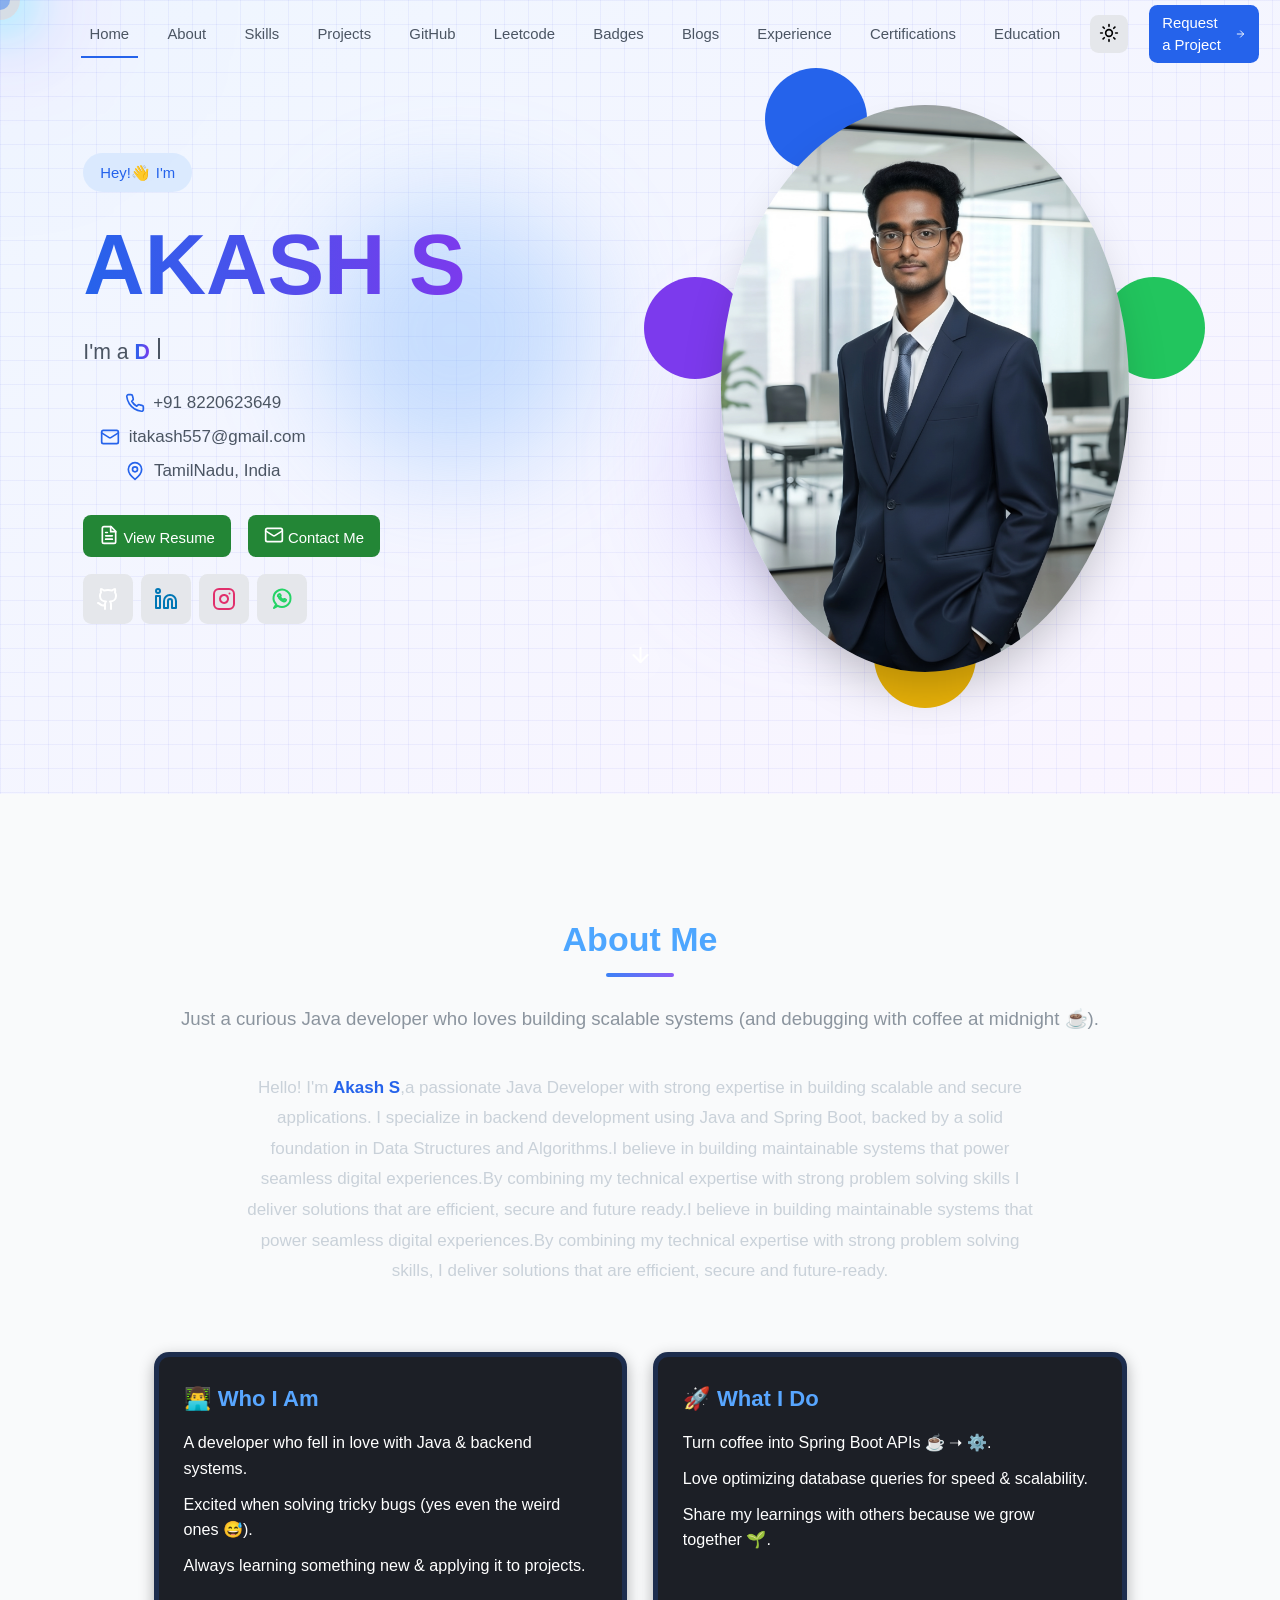
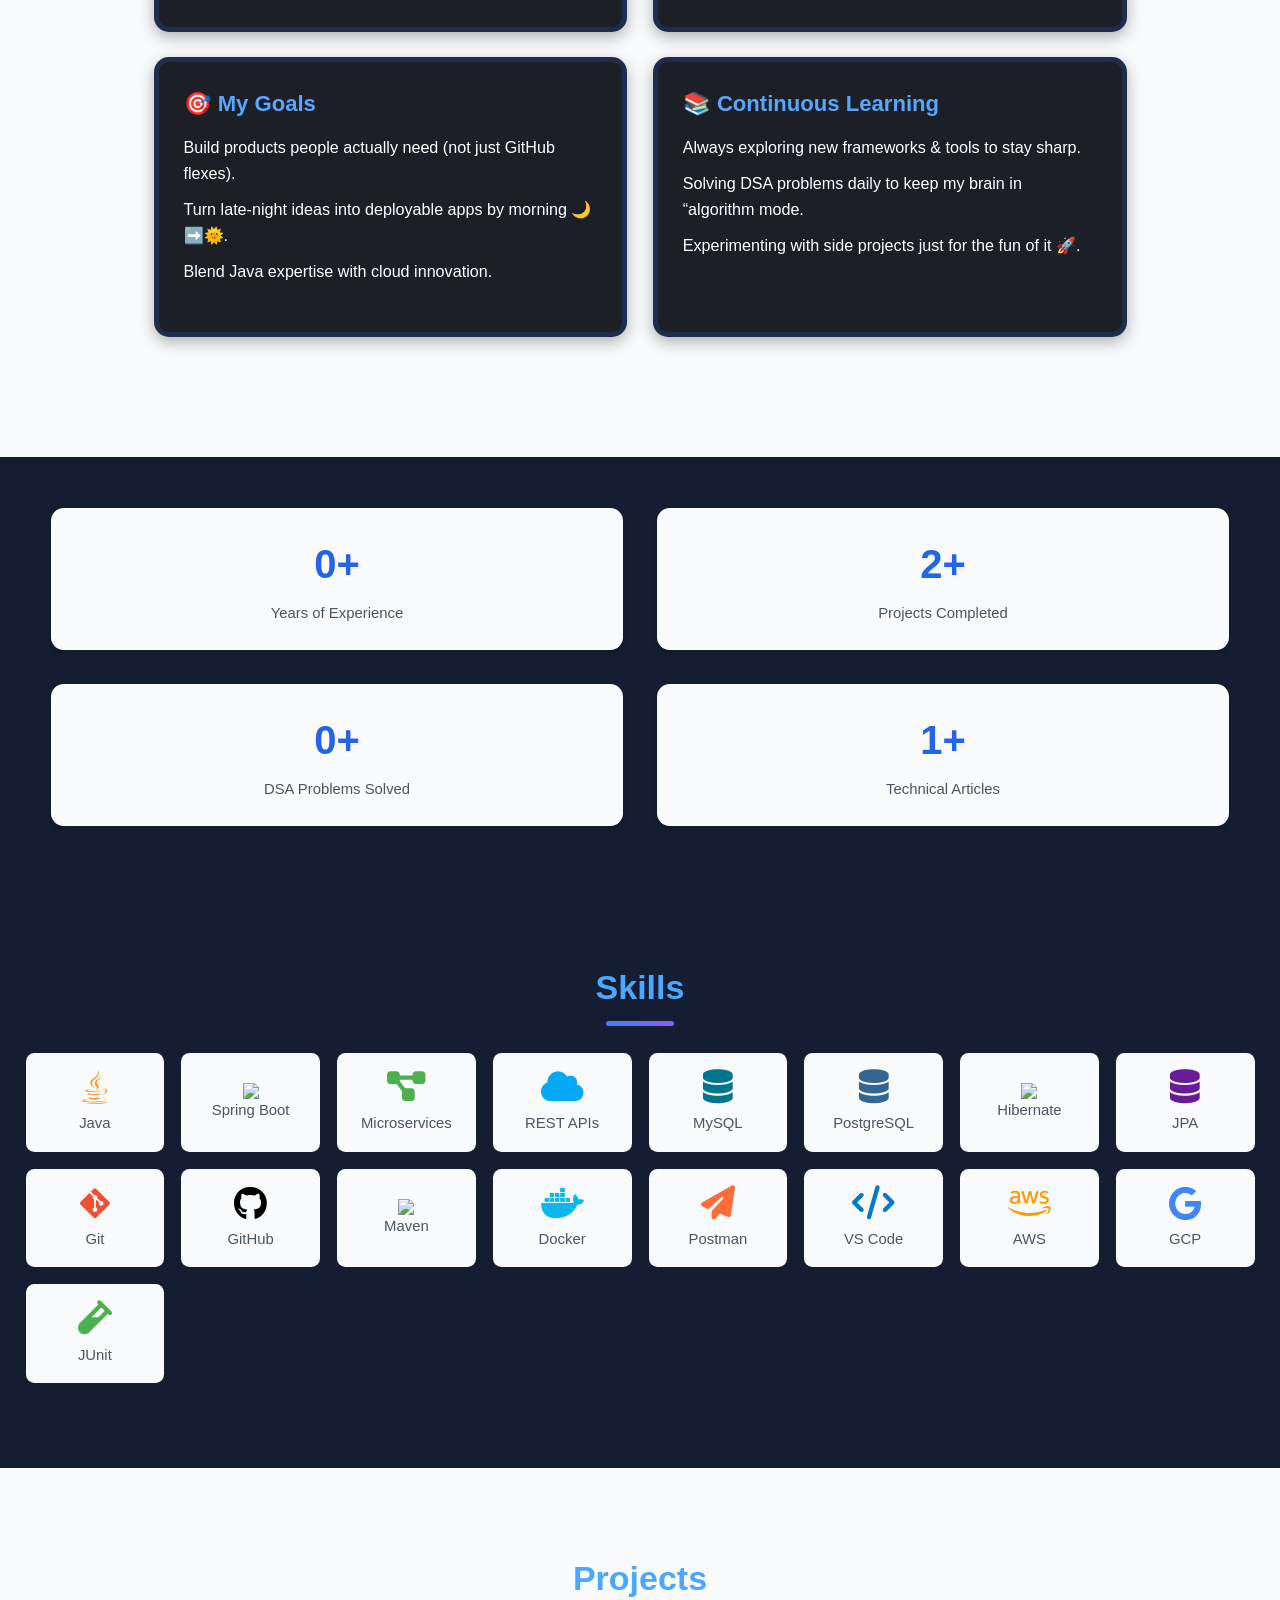
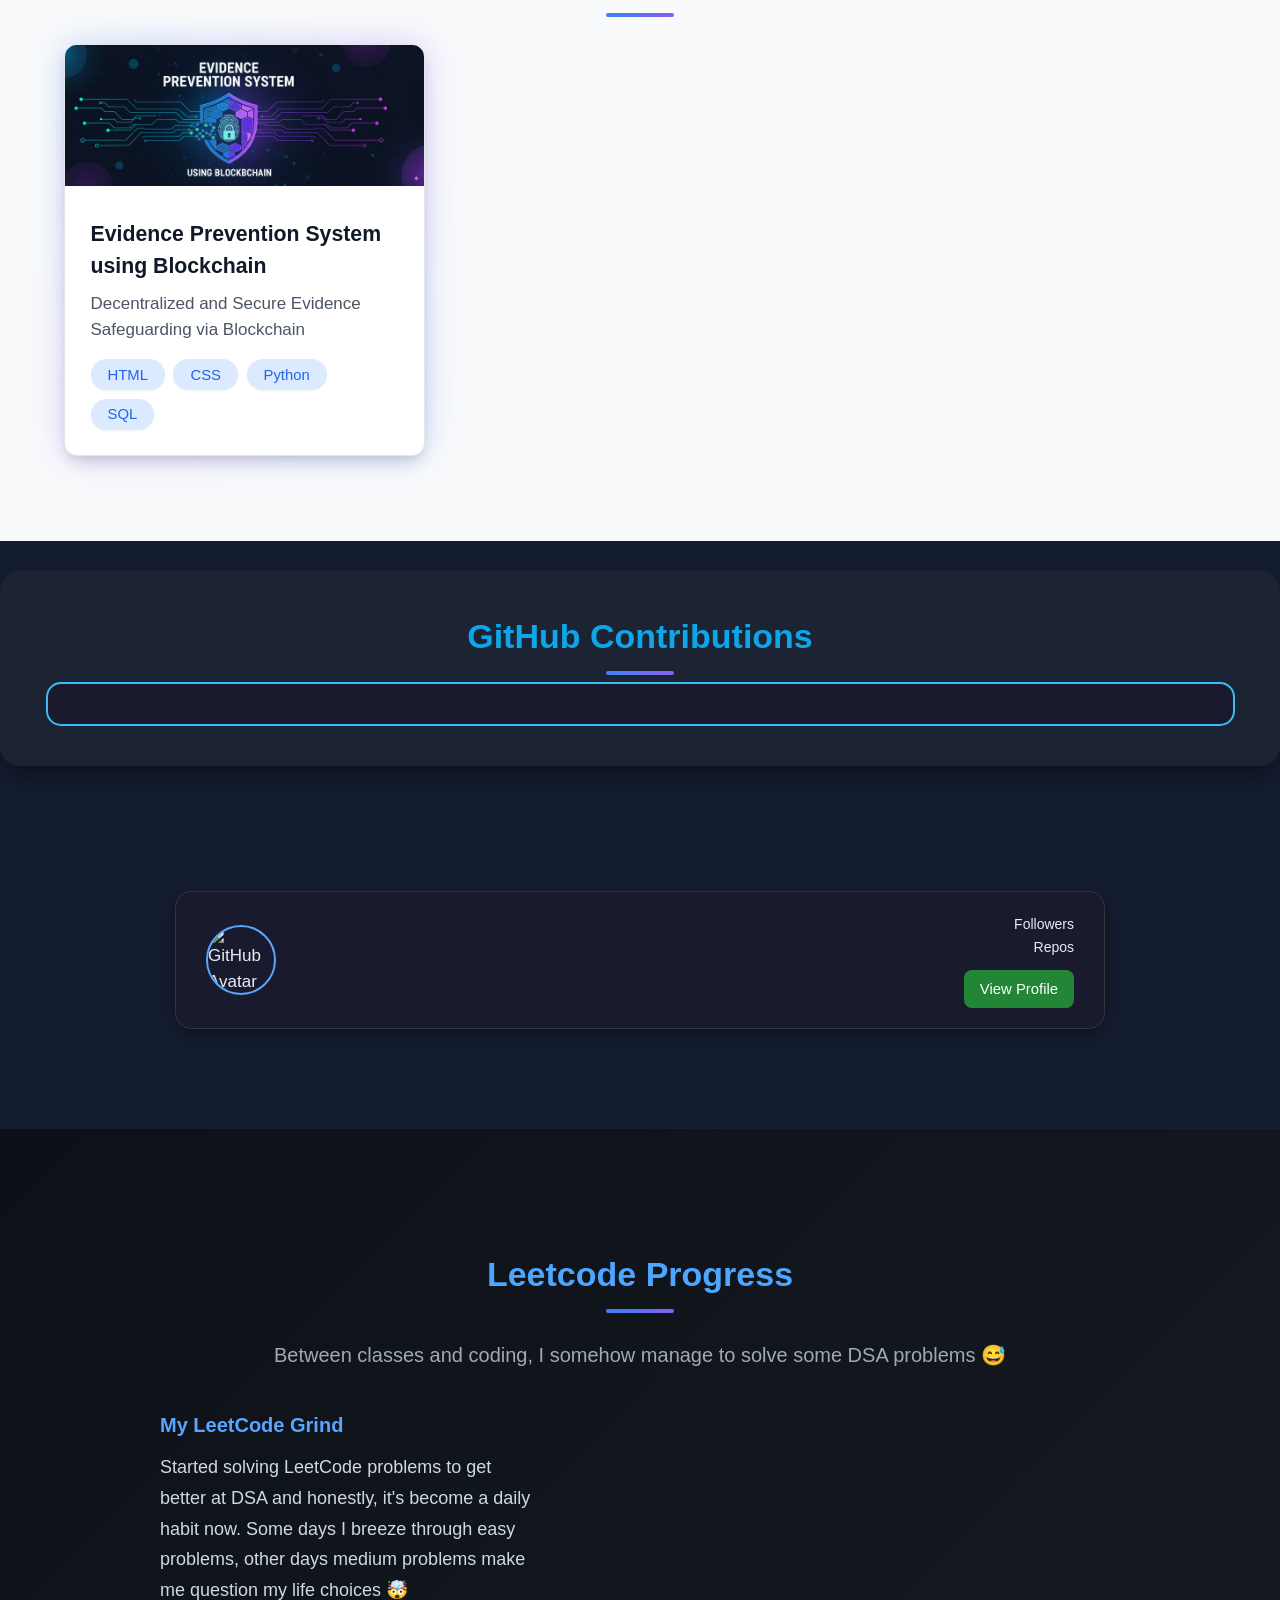
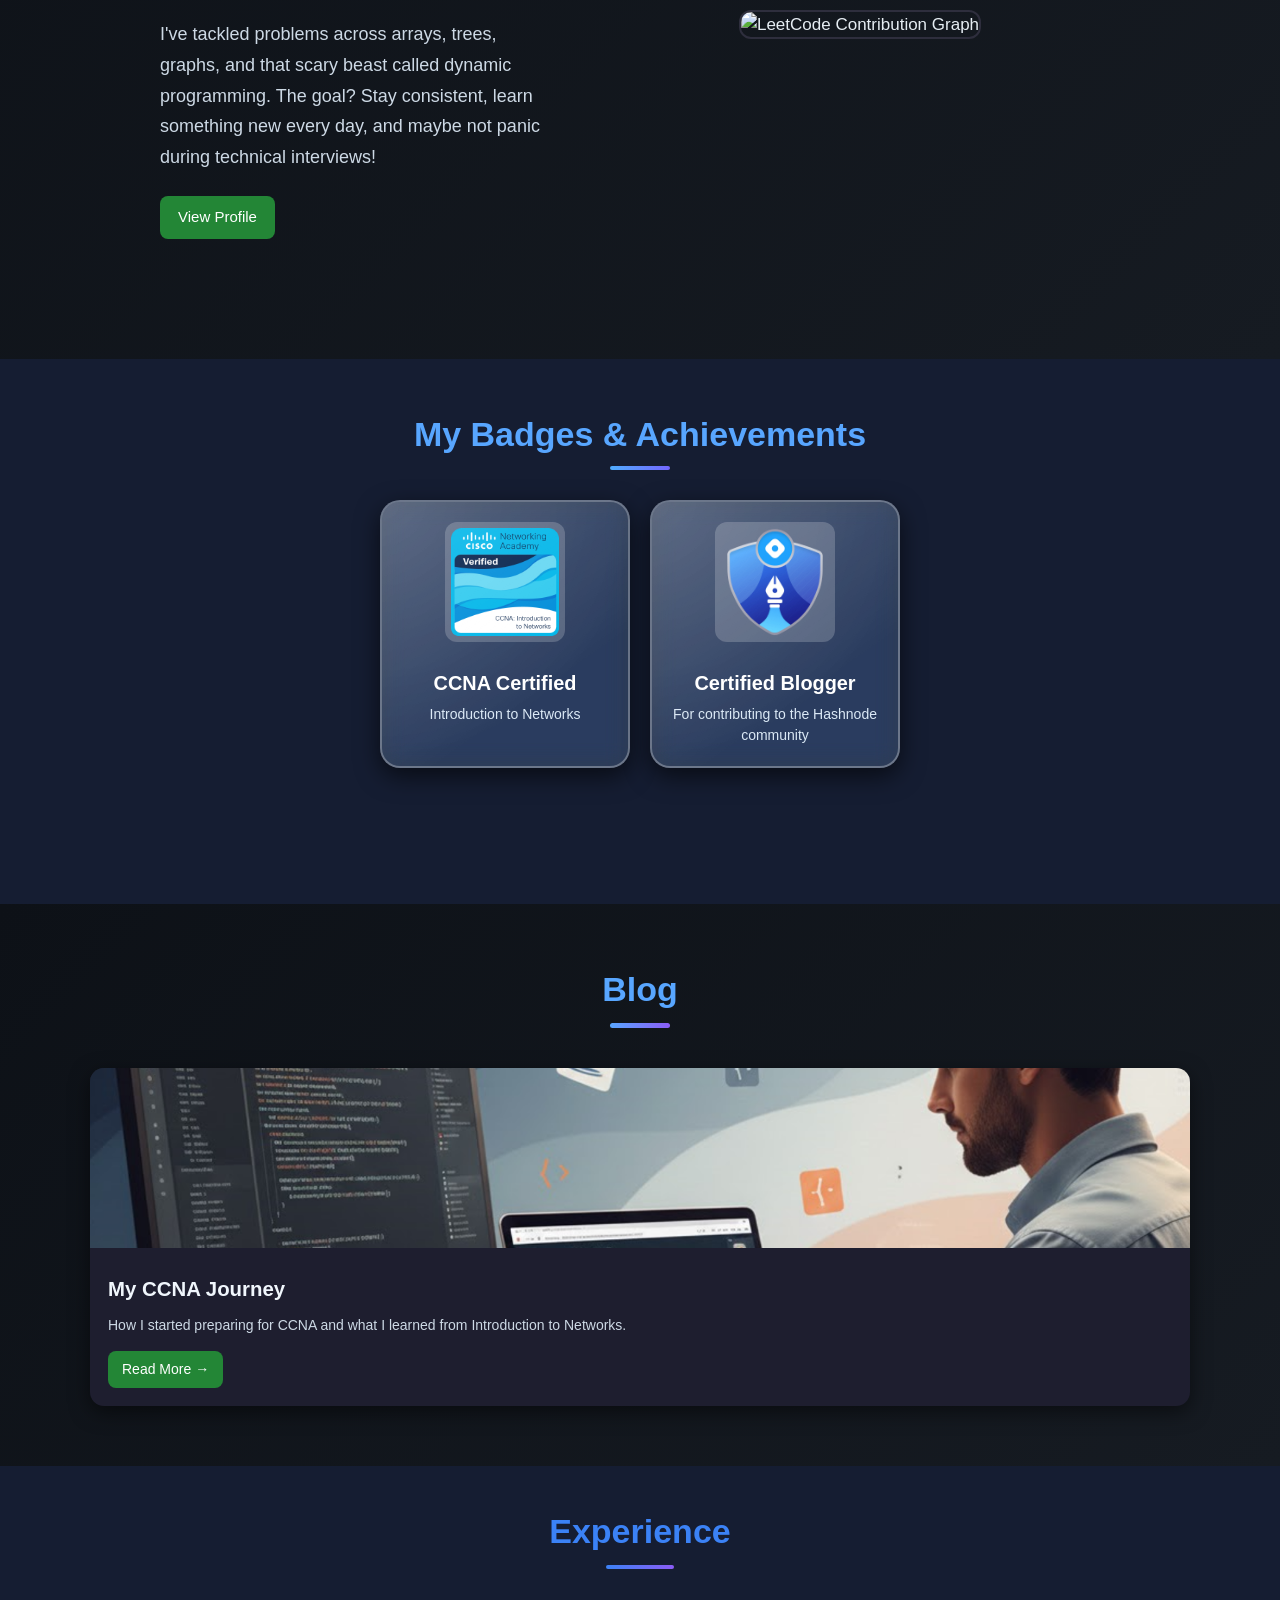
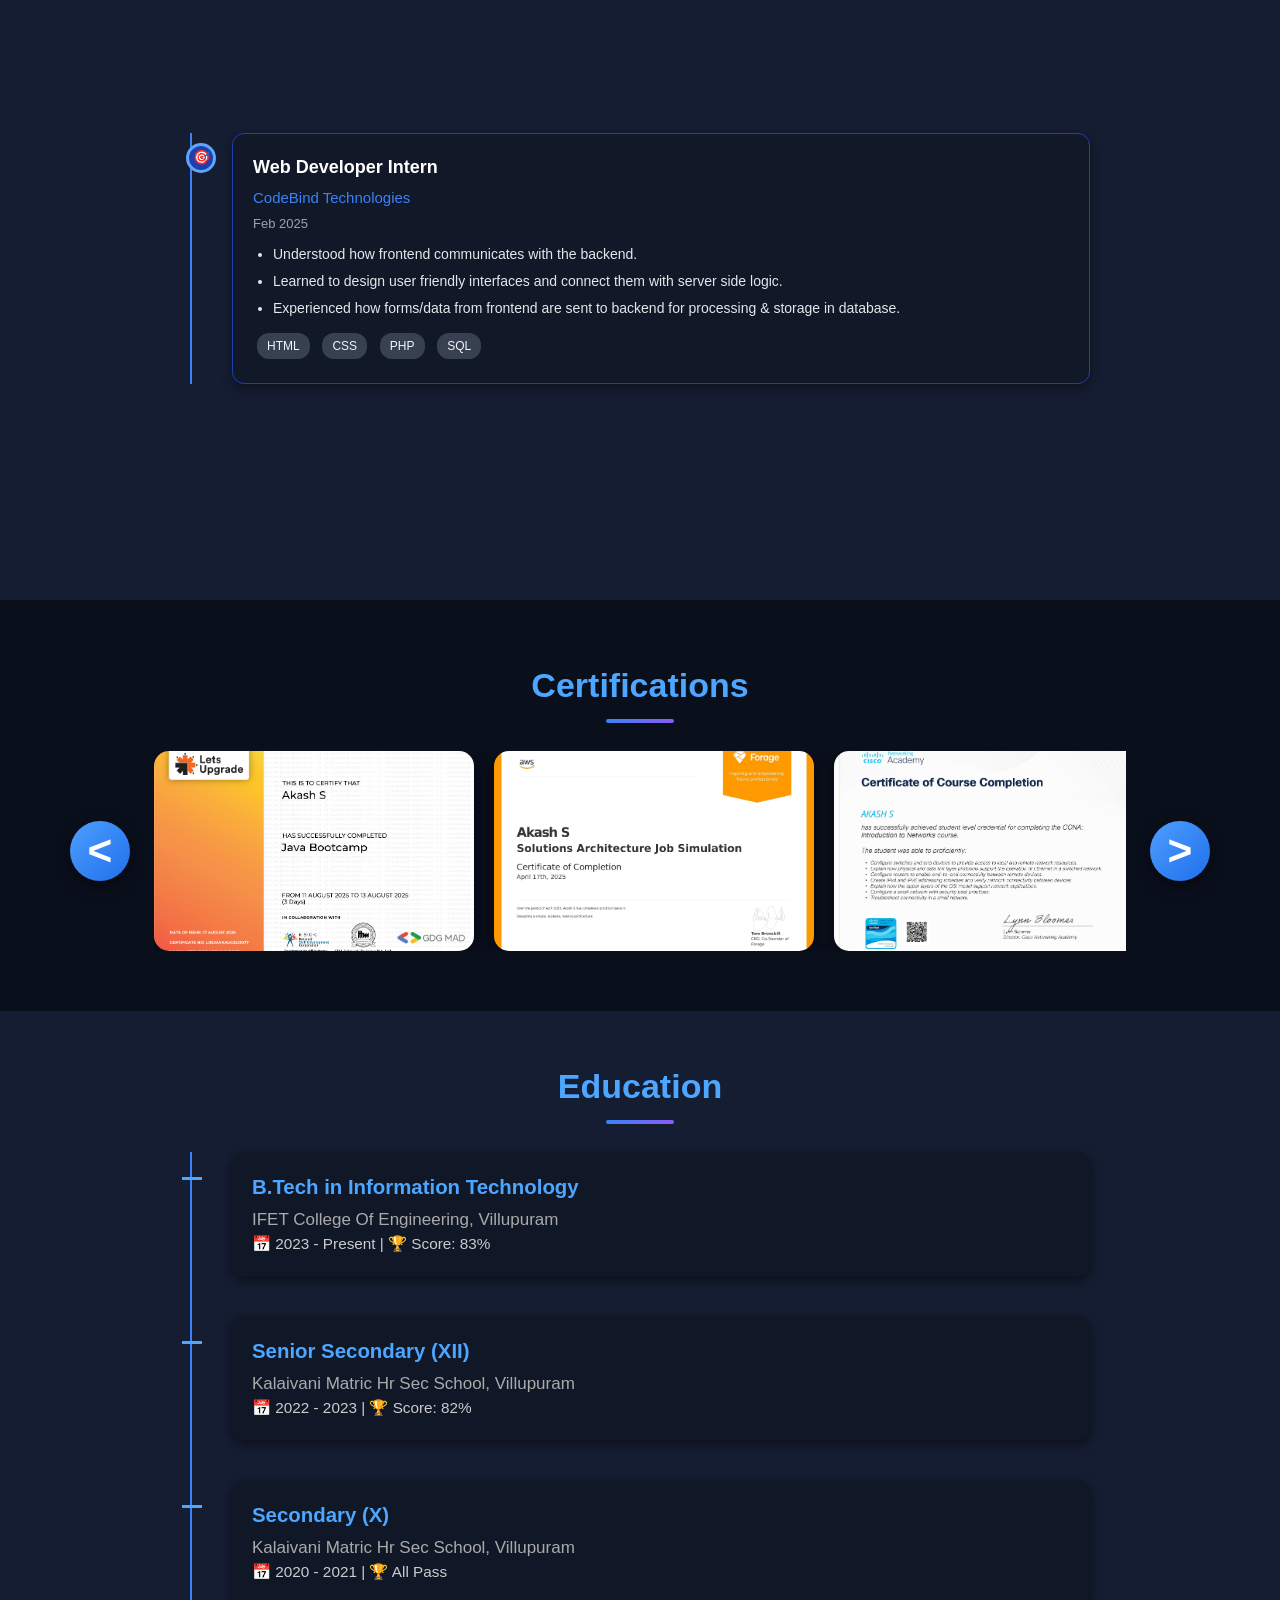
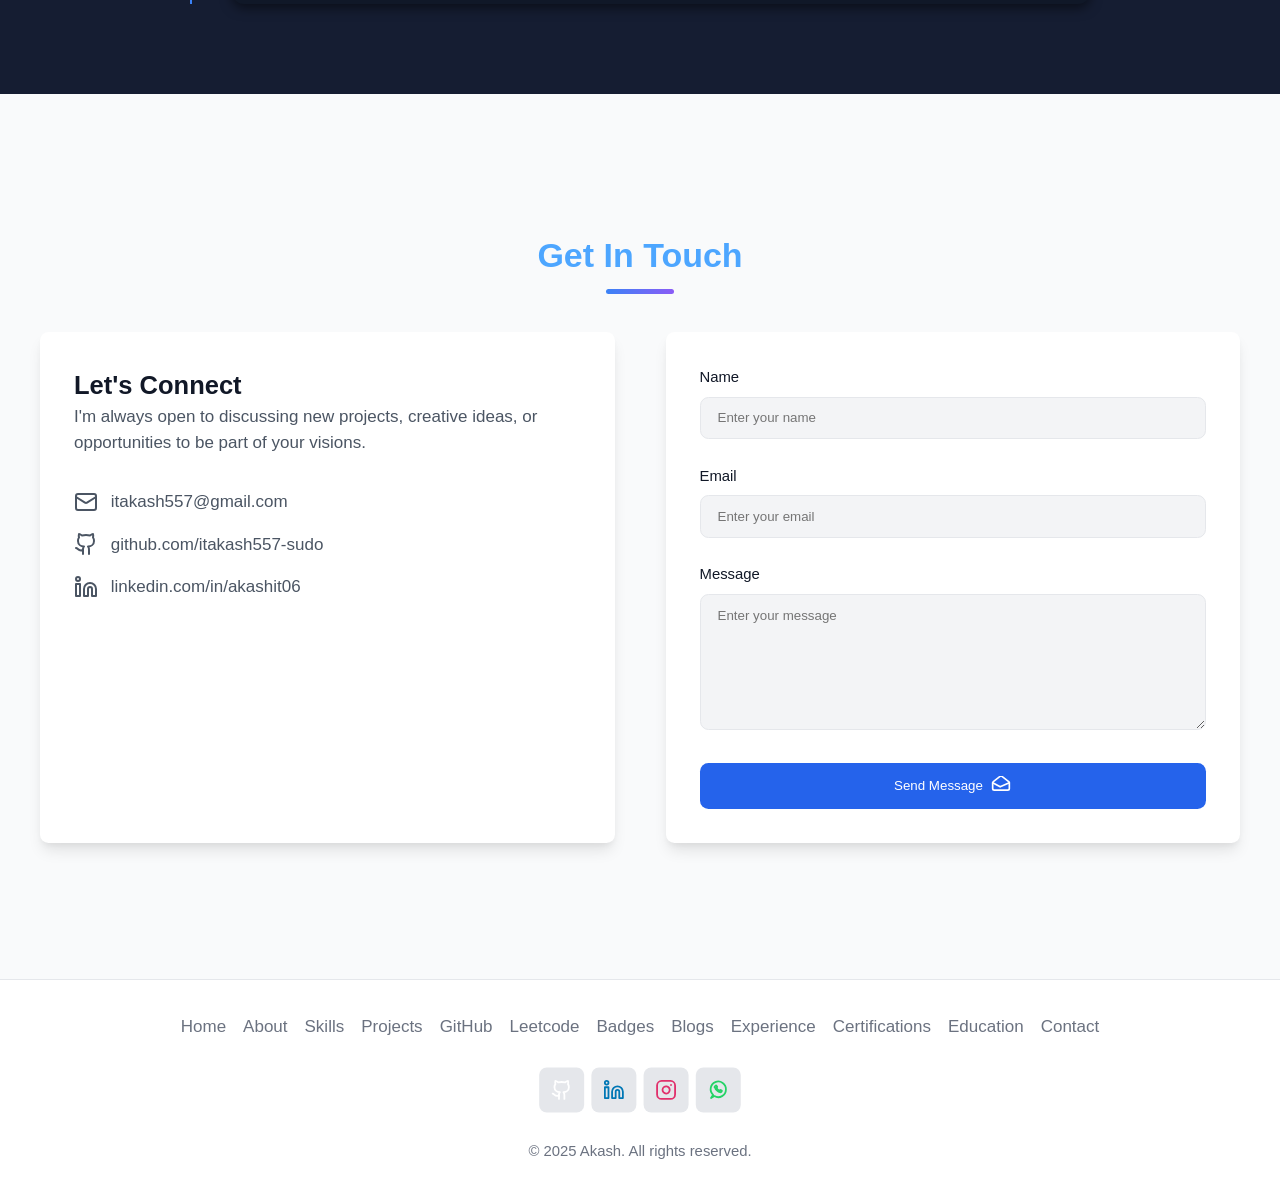
==== index.html @ 2504c3c3 "Add files via upload" ====
<!--Main HTML file for Akash's Portfolio-->
<!DOCTYPE html>
<html lang="en">
<head>
  <meta charset="UTF-8">
  <meta name="viewport" content="width=device-width, initial-scale=1.0">
  <link rel="icon" type="image/png" href="assets/logo.jpeg">
  <title>AKASH - Portfolio</title>
  <meta name="description" content="Akash is a Java Developer and DSA enthusiast based in TamilNadu, India. View his portfolio to learn more about his projects and skills.">


  <!-- SEO & Keywords -->
  <meta name="keywords" content="AKASH, Python Developer, Java Developer, DSA enthusiast, Web Developer">
  <meta name="author" content="AKASH">
  
  <!-- Other Metadata -->
  <meta name="google-site-verification" content="vvp2OYjF6CFibJc7x2WTbT-4fWFHe6Ue5hYXcaq_LjE">
  <meta name="robots" content="index, follow">
  
  <!-- Stylesheets -->
  <link rel="stylesheet" href="https://rsms.me/inter/inter.css">
  <link rel="stylesheet" href="css/main.css">
  
  <!-- Font Awesome for Icons -->
  <link rel="stylesheet" href="https://cdnjs.cloudflare.com/ajax/libs/font-awesome/6.4.0/css/all.min.css">
<script src="https://sites.super.myninja.ai/_assets/ninja-daytona-script.js"></script>
</head>
<body>
  <!-- Loading Screen with Animated Text -->
  <div id="loading-screen" class="loading-screen">
    <div class="loading-container">
      <!-- Typing Text Animation -->
      <p class="loading-text" id="typing-text">Step Into My Digital Portfolio</p>
    </div>
  </div>

  <!-- Custom Cursor -->
  <div id="custom-cursor" class="custom-cursor"></div>
  
  
  <!-- Navbar -->
  <nav id="navbar" class="navbar">
    <div class="navbar-container">
      
      <div class="navbar-links">
        <a href="#home" class="navbar-link active">Home</a>
        <a href="#about" class="navbar-link">About</a>
        <a href="#skills" class="navbar-link">Skills</a>
        <a href="#projects" class="navbar-link">Projects</a>
        <a href="#github" class="navbar-link">GitHub</a>
        <a href="#leetcode" class="navbar-link">Leetcode</a>
        <a href="#badges" class="navbar-link">Badges</a>
        <a href="#blogs" class="navbar-link">Blogs</a>
        <a href="#experience" class="navbar-link">Experience</a>
        <a href="#certifications" class="navbar-link">Certifications</a>
        <a href="#education" class="navbar-link">Education</a>
        
        <button id="theme-toggle" class="theme-toggle" aria-label="Toggle theme">
          <div id="theme-icon" class="theme-toggle-icon">
           
          </div>
        </button>
        
        <a href="#contact" class="navbar-cta">
          Request a Project
          <svg xmlns="http://www.w3.org/2000/svg" width="20" height="20" viewBox="0 0 24 24" fill="none" stroke="currentColor" stroke-width="2" stroke-linecap="round" stroke-linejoin="round">
            <path d="M5 12h14"></path>
            <path d="m12 5 7 7-7 7"></path>
          </svg>
        </a>
      </div>
      
      <div class="flex lg:hidden items-center space-x-2">
        <button id="navbar-toggle" class="navbar-mobile-toggle" aria-label="Toggle menu">
          <svg xmlns="http://www.w3.org/2000/svg" width="20" height="20" viewBox="0 0 24 24" fill="none" stroke="currentColor" stroke-width="2" stroke-linecap="round" stroke-linejoin="round">
            <line x1="4" x2="20" y1="12" y2="12"></line>
            <line x1="4" x2="20" y1="6" y2="6"></line>
            <line x1="4" x2="20" y1="18" y2="18"></line>
          </svg>
        </button>
      </div>
    </div>
    
    <!-- Mobile Menu -->
    <div id="navbar-menu" class="navbar-mobile-menu">
      <a href="#home" class="navbar-mobile-link">Home</a>
      <a href="#about" class="navbar-mobile-link">About</a>
      <a href="#skills" class="navbar-mobile-link">Skills</a>
      <a href="#projects" class="navbar-mobile-link">Projects</a>
      <a href="#github" class="navbar-mobile-link">GitHub</a>
      <a href="#leetcode" class="navbar-mobile-link">Leetcode</a>
      <a href="#badges" class="navbar-mobile-link">Badges</a>
      <a href="#blogs" class="navbar-mobile-link">Blogs</a>
      <a href="#experience" class="navbar-mobile-link">Experience</a>
      <a href="#certifications" class="navbar-mobile-link">Certifications</a>
      <a href="#education" class="navbar-mobile-link">Education</a>
      <a href="#contact" class="navbar-cta">
        Request a Project
        <svg xmlns="http://www.w3.org/2000/svg" width="20" height="20" viewBox="0 0 24 24" fill="none" stroke="currentColor" stroke-width="2" stroke-linecap="round" stroke-linejoin="round">
          <path d="M5 12h14"></path>
          <path d="m12 5 7 7-7 7"></path>
        </svg>
      </a>
    </div>
  </nav>
  
  <!-- Hero Section -->
  <section id="home" class="hero-section">
    <!-- Background Elements -->
    <div class="hero-bg">
      <div class="hero-grid-pattern"></div>
      <div class="hero-orb hero-orb-1"></div>
      <div class="hero-orb hero-orb-2"></div>
    </div>
    
    <div class="hero-content">
      <div class="hero-grid">
        <!-- Left Column - Content -->
        <div class="hero-text">
          <div class="space-y-2">
            <div class="hero-badge">
              Hey! <span class="animate-wave">👋</span>  I'm
            </div>
            <h1 class="hero-title">AKASH S</h1>
            <div class="hero-subtitle">
              I'm a <span id="typewriter" class="typewriter"></span>
            </div>
          </div>
          <!--cursor animation-->
          <style>
    body {
      background: #0d1117;
      margin: 0;
      min-height: 200vh; 
    }

      /* Cursor wrapper */
      .cursor {
        position: fixed;
        top: 0;
        left: 0;
        pointer-events: none;
        z-index: 9999;
        transform: translate(-50%, -50%);
        transition: all 0.150s ease;
      }

      /* Default Neon Glow with animation */
      .cursor-glow {
        width: 40px;
        height: 40px;
        border-radius: 50%;
        background: rgba(0, 0, 0, 0.1);
        box-shadow:
          0 0 60px rgba(0, 255, 255, 1),
          0 0 120px rgba(255, 0, 255, 0.8),
          0 0 180px rgba(127, 1, 245, 0.7),
          0 0 250px rgba(0, 200, 255, 0.6);
        animation: neonPulse 2s infinite alternate;
        transition: all 0.25s ease;
      }

      /* On text hover → turn into ring (no glow, no animation) */
      .cursor.text-hover .cursor-glow {
        background: transparent;
        border: 2px solid rgba(0, 200, 255, 0.9);
        box-shadow: none;
        width: 28px;
        height: 28px;
        animation: none; /* stop glowing animation */
      }

      /* Neon glowing animation */
      @keyframes neonPulse {
        from {
          box-shadow:
            0 0 60px rgba(0, 255, 255, 1),
            0 0 120px rgba(255, 0, 255, 0.8),
            0 0 180px rgba(127, 1, 245, 0.7),
            0 0 250px rgba(0, 200, 255, 0.6);
        }
        to {
          box-shadow:
            0 0 80px rgba(255, 0, 255, 1),
            0 0 150px rgba(0, 255, 255, 0.9),
            0 0 220px rgba(127, 1, 245, 0.8),
            0 0 300px rgba(255, 0, 200, 0.7);
        }
      }
      
        </style>
        <!-- Custom Cursor -->
        <div class="cursor">
          <div class="cursor-dot"></div>
          <div class="cursor-glow"></div>
        </div>

        <script>
          const cursor = document.querySelector(".cursor");

      // Move cursor with mouse
      document.addEventListener("mousemove", (e) => {
        cursor.style.left = e.clientX + "px";
        cursor.style.top = e.clientY + "px";
      });

      // Add hover effect for text elements
      document.querySelectorAll("p, span, a, strong, h1, h2, h3, h4, h5, h6").forEach(el => {
        el.addEventListener("mouseenter", () => {
          cursor.classList.add("text-hover");
        });
        el.addEventListener("mouseleave", () => {
          cursor.classList.remove("text-hover");
        });
      });
        </script>


          <!-- Contact Info -->
          <div class="contact-info">
            <a href="tel:+918220623649" class="contact-item">
              <svg xmlns="http://www.w3.org/2000/svg" width="20" height="20" viewBox="0 0 24 24" fill="none" stroke="currentColor" stroke-width="2" stroke-linecap="round" stroke-linejoin="round" class="contact-icon">
                <path d="M22 16.92v3a2 2 0 0 1-2.18 2 19.79 19.79 0 0 1-8.63-3.07 19.5 19.5 0 0 1-6-6 19.79 19.79 0 0 1-3.07-8.67A2 2 0 0 1 4.11 2h3a2 2 0 0 1 2 1.72 12.84 12.84 0 0 0 .7 2.81 2 2 0 0 1-.45 2.11L8.09 9.91a16 16 0 0 0 6 6l1.27-1.27a2 2 0 0 1 2.11-.45 12.84 12.84 0 0 0 2.81.7A2 2 0 0 1 22 16.92z"></path>
              </svg>
              <span class="contact-text">+91 8220623649</span>
            </a>
            <a href="mailto:itakash557@gmail.com" class="contact-item">
              <svg xmlns="http://www.w3.org/2000/svg" width="20" height="20" viewBox="0 0 24 24" fill="none" stroke="currentColor" stroke-width="2" stroke-linecap="round" stroke-linejoin="round" class="contact-icon">
                <rect width="20" height="16" x="2" y="4" rx="2"></rect>
                <path d="m22 7-8.97 5.7a1.94 1.94 0 0 1-2.06 0L2 7"></path>
              </svg>
              <span class="contact-text">itakash557@gmail.com</span>
            </a>
            <div class="contact-item">
              <svg xmlns="http://www.w3.org/2000/svg" width="20" height="20" viewBox="0 0 24 24" fill="none" stroke="currentColor" stroke-width="2" stroke-linecap="round" stroke-linejoin="round" class="contact-icon">
                <path d="M20 10c0 6-8 12-8 12s-8-6-8-12a8 8 0 0 1 16 0Z"></path>
                <circle cx="12" cy="10" r="3"></circle>
              </svg>
              <span class="contact-text">TamilNadu, India</span>
            </div>
          </div>
          
          <!-- Action Buttons -->
         <div class="action-buttons">
            <a href="assets/java_resume.pdf" class="btn btn-primary resume-btn" target="_blank">
            <svg xmlns="http://www.w3.org/2000/svg" width="20" height="20" viewBox="0 0 24 24" fill="none"
              stroke="currentColor" stroke-width="2" stroke-linecap="round" stroke-linejoin="round">
              <path d="M14.5 2H6a2 2 0 0 0-2 2v16a2 2 0 0 0 2 2h12a2 2 0 0 0 2-2V7.5L14.5 2z"></path>
              <polyline points="14 2 14 8 20 8"></polyline>
              <line x1="16" x2="8" y1="13" y2="13"></line>
              <line x1="16" x2="8" y1="17" y2="17"></line>
              <line x1="10" x2="8" y1="9" y2="9"></line>
            </svg>
            <span>View Resume</span>
          </a>

            <a href="#contact" class="btn btn-primary contact-btn">
            <svg xmlns="http://www.w3.org/2000/svg" width="20" height="20" viewBox="0 0 24 24" fill="none" stroke="currentColor" stroke-width="2" stroke-linecap="round" stroke-linejoin="round">
              <rect width="20" height="16" x="2" y="4" rx="2"></rect>
              <path d="m22 7-8.97 5.7a1.94 1.94 0 0 1-2.06 0L2 7"></path>
            </svg>
            <span>Contact Me</span>
            </a>

            <style>
            .resume-btn svg,
            .contact-btn svg {
              position: relative;
              top: 2px; /* adjust to 3px or 4px if you want them a bit lower */
            }
            </style>
          </div>
          
          <!-- Social Links -->
          <div class="social-links">
            <a href="https://github.com/itakash557-sudo" target="_blank" rel="noopener noreferrer" aria-label="GitHub" class="social-link">
              <svg xmlns="http://www.w3.org/2000/svg" width="24" height="24" viewBox="0 0 24 24" fill="none" stroke="currentColor" stroke-width="2" stroke-linecap="round" stroke-linejoin="round">
                <path d="M15 22v-4a4.8 4.8 0 0 0-1-3.5c3 0 6-2 6-5.5.08-1.25-.27-2.48-1-3.5.28-1.15.28-2.35 0-3.5 0 0-1 0-3 1.5-2.64-.5-5.36-.5-8 0C6 2 5 2 5 2c-.3 1.15-.3 2.35 0 3.5A5.403 5.403 0 0 0 4 9c0 3.5 3 5.5 6 5.5-.39.49-.68 1.05-.85 1.65-.17.6-.22 1.23-.15 1.85v4"></path>
                <path d="M9 18c-4.51 2-5-2-7-2"></path>
              </svg>
            </a>
            <a href="https://www.linkedin.com/in/akashit06 " target="_blank" rel="noopener noreferrer" aria-label="LinkedIn" class="social-link">
              <svg xmlns="http://www.w3.org/2000/svg" width="24" height="24" viewBox="0 0 24 24" fill="none" stroke="#0077B5" stroke-width="2" stroke-linecap="round" stroke-linejoin="round">
                <path d="M16 8a6 6 0 0 1 6 6v7h-4v-7a2 2 0 0 0-2-2 2 2 0 0 0-2 2v7h-4v-7a6 6 0 0 1 6-6z"></path>
                <rect width="4" height="12" x="2" y="9"></rect>
                <circle cx="4" cy="4" r="2"></circle>
              </svg>
            </a>
            <a href="https://www.instagram.com/i_amyour_akash?igsh" target="_blank" rel="noopener noreferrer" aria-label="Instagram" class="social-link">
              <svg xmlns="http://www.w3.org/2000/svg" width="24" height="24" viewBox="0 0 24 24" fill="none" stroke="#E1306C" stroke-width="2" stroke-linecap="round" stroke-linejoin="round">
                <rect width="20" height="20" x="2" y="2" rx="5" ry="5"></rect>
                <path d="M16 11.37A4 4 0 1 1 12.63 8 4 4 0 0 1 16 11.37z"></path>
                <line x1="17.5" x2="17.51" y1="6.5" y2="6.5"></line>
              </svg>
            </a>
            <a href="https://wa.me/918220623649" target="_blank" rel="noopener noreferrer" aria-label="WhatsApp" class="social-link"><svg xmlns="http://www.w3.org/2000/svg" width="24" height="24" viewBox="0 0 24 24" fill="none" stroke="#25D366" stroke-width="2" stroke-linecap="round" stroke-linejoin="round"><path d="M20.5 11.5a8.5 8.5 0 0 1-12.8 7.3L4 21l2.3-3.6a8.5 8.5 0 1 1 14.2-5.9z"/><path d="M8.5 9.5c.2 1 1.2 2.4 2.2 3.2 1 .9 2.2 1.6 3.2 1.8.6.1 1.3-.2 1.7-.7l.4-.6c.1-.2 0-.5-.2-.6l-1.2-.6c-.2-.1-.4 0-.5.2l-.3.5c-.1.1-.3.2-.4.1-1.4-.4-2.8-1.7-3.2-3.1 0-.1 0-.3.1-.4l.4-.4c.1-.2.1-.4-.1-.6l-.8-1.2c-.1-.2-.4-.2-.6 0l-.6.4c-.5.3-.8 1-.7 1.6z"/></svg></a>

          </div>
        </div>
        
        <!-- Right Column - Profile Image -->
        <div class="hero-image-container">
          <!-- Floating circles -->
          <div class="hero-circle hero-circle-1"></div>
          <div class="hero-circle hero-circle-2"></div>
          <div class="hero-circle hero-circle-3"></div>
          <div class="hero-circle hero-circle-4"></div>
          
          <img src="assets/akashprofessionalpic.jpg" alt="Akash" class="hero-image">
        </div>
      </div>
      
      <!-- Scroll Indicator -->
      <div class="hero-scroll-indicator">
        <a href="#about" class="hero-scroll-button">
          <svg xmlns="http://www.w3.org/2000/svg" width="24" height="24" viewBox="0 0 24 24" fill="none" stroke="currentColor" stroke-width="2" stroke-linecap="round" stroke-linejoin="round">
            <path d="M12 5v14"></path>
            <path d="m19 12-7 7-7-7"></path>
          </svg>
        </a>
      </div>
    </div>
  </section>
  
  <!-- About Section -->
  <section id="about" class="about-section">
  <div class="about-container">
    <h2 class="section-title">About Me</h2>
    <p class="section-subtitle">
      Just a curious Java developer who loves building scalable systems 
      (and debugging with coffee at midnight ☕).
    </p>

    <div class="about-content">
      <div class="about-text">
        <p>
          Hello! I'm <strong>Akash S</strong>,a passionate Java Developer with strong expertise in building scalable and secure applications. I specialize in backend development using Java and Spring Boot, backed by a solid foundation in Data Structures and Algorithms.I believe in building maintainable systems that power seamless digital experiences.By combining my technical expertise with strong problem solving skills I deliver solutions that are efficient, secure and future ready.I believe in building maintainable systems that power seamless digital experiences.By combining my technical expertise with strong problem solving skills, I deliver solutions that are efficient, secure and future-ready.
        </p>
      </div>
    </div>

    <!-- Two Column Cards -->
    <div class="about-stats">
      <div class="about-card">
        <h3>👨‍💻 Who I Am</h3>
        <ul>
          <li>A developer who fell in love with Java & backend systems.</li>
          <li>Excited when solving tricky bugs (yes even the weird ones 😅).</li>
          <li>Always learning something new & applying it to projects.</li>
        </ul> 
      </div>

      <div class="about-card">
        <h3>🚀 What I Do</h3>
        <ul>
          <li>Turn coffee into Spring Boot APIs ☕ ➝ ⚙️.</li>
          <li>Love optimizing database queries for speed & scalability.</li>
          <li>Share my learnings with others because we grow together 🌱.</li>
        </ul>
      </div>
      <div class="about-card">
      <h3>🎯 My Goals</h3>
      <ul>
          <li>Build products people actually need (not just GitHub flexes).</li>
          <li>Turn late-night ideas into deployable apps by morning 🌙➡️🌞.</li>
          <li>Blend Java expertise with cloud innovation.</li>
      </ul>
      </div>
      <div class="about-grid">
      <div class="about-card">
      <h3>📚 Continuous Learning</h3>
      <ul>
          <li>Always exploring new frameworks & tools to stay sharp.</li>
          <li>Solving DSA problems daily to keep my brain in “algorithm mode.</li>
          <li>Experimenting with side projects just for the fun of it 🚀.</li>
        </ul>
      <div class="about-grid">
  </div>
    </div>
  </div>
</section>

<style>
/* Section Background */
.about-section {
 background-color: var(--bg-secondary);
  color: #1479d1;
  padding: 120px 20px;
  text-align: center;
  font-family: "Poppins", sans-serif;
}

/* Title */
.section-title {
  font-size: 2.5rem;
  font-weight: 700;
  margin-bottom: 10px;
  color: #58a6ff;
}

/* Subtitle */
.section-subtitle {
  font-size: 1.1rem;
  color: #8b949e;
  margin-bottom: 40px;
}

/* About Content */
.about-content {
  max-width: 900px;
  margin: 0 auto 50px;
}

.about-text p {
  font-size: 1rem;
  line-height: 1.8;
  margin-bottom: 15px;
  color: #c9d1d9;
}

/* Cards Layout */
.about-cards {
  display: grid;
  grid-template-columns: repeat(auto-fit, minmax(280px, 1fr));
  gap: 25px;
  max-width: 900px;
  margin: 0 auto;
}

.about-card {
  background: #1c1f26;
  padding: 25px;
  border-radius: 15px;
  box-shadow: 0 5px 15px rgba(0,0,0,0.3);
  transition: transform 0.3s ease, box-shadow 0.3s ease;
  text-align: left;
}

.about-card:hover {
  transform: translateY(-8px);
  box-shadow: 0 8px 20px rgba(0,0,0,0.5);
}

.about-card h3 {
  font-size: 1.3rem;
  margin-bottom: 15px;
  color: #58a6ff;
}

.about-card ul {
  list-style: none;
  padding-left: 0;
}

.about-card ul li {
  margin-bottom: 10px;
  font-size: 0.95rem;
  line-height: 1.6;
}
</style>

        <div class="about-statss">
          <div class="stat-card">
            <div class="stat-number">0+</div>
            <div class="stat-label">Years of Experience</div>
          </div>
          <div class="stat-card">
            <div class="stat-number">2+</div>
            <div class="stat-label">Projects Completed</div>
          </div>
          <div class="stat-card">
            <div class="stat-number">0+</div>
            <div class="stat-label">DSA Problems Solved</div>
          </div>
          <div class="stat-card">
            <div class="stat-number">1+</div>
            <div class="stat-label">Technical Articles</div>
          </div>
        </div>
      </div>
    </div>
  </section>
  
  <!-- Skills Section -->
  <section id="skills" class="skills-section">
  <div class="skills-container">
    <h2 class="section-title">Skills</h2>

    <div class="skills-grid">

      <!-- Backend -->
      <a href="https://www.java.com/" target="_blank" class="skill-card">
        <i class="fab fa-java skill-icon" style="color:#f89820;"></i>
        <span class="skill-name">Java</span>
      </a>
      <!-- Spring Boot -->
<a href="https://spring.io/projects/spring-boot" target="_blank" class="skill-card">
  <img src="https://upload.wikimedia.org/wikipedia/commons/4/44/Spring_Framework_Logo_2018.svg" class="skill-img">
  <span class="skill-name">Spring Boot</span>
</a>

      <a href="#" target="_blank" class="skill-card">
        <i class="fas fa-project-diagram skill-icon" style="color:#4caf50;"></i>
        <span class="skill-name">Microservices</span>
      </a>
      <a href="#" target="_blank" class="skill-card">
        <i class="fas fa-cloud skill-icon" style="color:#03a9f4;"></i>
        <span class="skill-name">REST APIs</span>
      </a>

      <!-- Database / ORM -->
      <a href="https://www.mysql.com/" target="_blank" class="skill-card">
        <i class="fas fa-database skill-icon" style="color:#00758f;"></i>
        <span class="skill-name">MySQL</span>
      </a>
      <a href="https://www.postgresql.org/" target="_blank" class="skill-card">
        <i class="fas fa-database skill-icon" style="color:#336791;"></i>
        <span class="skill-name">PostgreSQL</span>
      </a>
      <a href="https://hibernate.org/" target="_blank" class="skill-card">
        <img src="https://hibernate.org/images/hibernate-logo.svg" class="skill-img">
        <span class="skill-name">Hibernate</span>
      </a>
      <a href="#" target="_blank" class="skill-card">
        <i class="fas fa-database skill-icon" style="color:#6a1b9a;"></i>
        <span class="skill-name">JPA</span>
      </a>

      <!-- Tools -->
      <a href="https://git-scm.com/" target="_blank" class="skill-card">
        <i class="fab fa-git-alt skill-icon" style="color:#f05033;"></i>
        <span class="skill-name">Git</span>
      </a>
      <a href="https://github.com/" target="_blank" class="skill-card">
        <i class="fab fa-github skill-icon" style="color:#000000;"></i>
        <span class="skill-name">GitHub</span>
      </a>
      <a href="https://maven.apache.org/" target="_blank" class="skill-card">
        <img src="https://maven.apache.org/images/maven-logo-black-on-white.png" class="skill-img">
        <span class="skill-name">Maven</span>
      </a>
      <a href="https://www.docker.com/" target="_blank" class="skill-card">
        <i class="fab fa-docker skill-icon" style="color:#0db7ed;"></i>
        <span class="skill-name">Docker</span>
      </a>
      <!-- Postman -->
      <a href="https://www.postman.com/" target="_blank" class="skill-card">
  <i class="fas fa-paper-plane skill-icon" style="color:#FF6C37;"></i>
  <span class="skill-name">Postman</span>
</a>
<!-- Add this in your <head> -->



      <a href="https://code.visualstudio.com/" target="_blank" class="skill-card">
        <i class="fas fa-code skill-icon" style="color:#007acc;"></i>
        <span class="skill-name">VS Code</span>
      </a>

      <!-- Cloud -->
      <a href="https://aws.amazon.com/" target="_blank" class="skill-card">
        <i class="fab fa-aws skill-icon" style="color:#ff9900;"></i>
        <span class="skill-name">AWS</span>
      </a>
      <a href="https://cloud.google.com/" target="_blank" class="skill-card">
        <i class="fab fa-google skill-icon" style="color:#4285f4;"></i>
        <span class="skill-name">GCP</span>
      </a>

      <a href="#" target="_blank" class="skill-card">
        <i class="fas fa-vial skill-icon" style="color:#4caf50;"></i>
        <span class="skill-name">JUnit</span>
      </a>

    </div>
  </div>
</section>

  
  <!-- Projects Section -->
  <section id="projects" class="projects-section">
    <div class="projects-container">
      <h2 class="section-title">Projects</h2>
      
      <div class="projects-grid">
        <!-- Project 1 -->
        <div class="project-card">
          <div class="project-card-glow"></div>
          <div class="project-card-content">
            <div class="project-image-container">
            <img src="assets/project1.jpeg" alt="Evidence Prevention System using Blockchain" class="project-image">
              <div class="project-overlay">
                <a href="" target="_blank" rel="noopener noreferrer" class="project-link">
                  <svg xmlns="" width="24" height="24" viewBox="0 0 24 24" fill="none" stroke="currentColor" stroke-width="2" stroke-linecap="round" stroke-linejoin="round">
                    <path d="M18 13v6a2 2 0 0 1-2 2H5a2 2 0 0 1-2-2V8a2 2 0 0 1 2-2h6"></path>
                    <polyline points="15 3 21 3 21 9"></polyline>
                    <line x1="10" x2="21" y1="14" y2="3"></line>
                  </svg>
                </a>
                <a href="https://github.com/itakash557-sudo" target="_blank" rel="noopener noreferrer" class="project-link project-github-link">
                  <svg xmlns="http://www.w3.org/2000/svg" width="24" height="24" viewBox="0 0 24 24" fill="none" stroke="currentColor" stroke-width="2" stroke-linecap="round" stroke-linejoin="round">
                    <path d="M15 22v-4a4.8 4.8 0 0 0-1-3.5c3 0 6-2 6-5.5.08-1.25-.27-2.48-1-3.5.28-1.15.28-2.35 0-3.5 0 0-1 0-3 1.5-2.64-.5-5.36-.5-8 0C6 2 5 2 5 2c-.3 1.15-.3 2.35 0 3.5A5.403 5.403 0 0 0 4 9c0 3.5 3 5.5 6 5.5-.39.49-.68 1.05-.85 1.65-.17.6-.22 1.23-.15 1.85v4"></path>
                    <path d="M9 18c-4.51 2-5-2-7-2"></path>
                  </svg>
                </a>
              </div>
            </div>
            <div class="project-details">
              <h3 class="project-title">Evidence Prevention System using Blockchain</h3>
              <p class="project-description">Decentralized and Secure Evidence Safeguarding via Blockchain</p>
              <div class="project-tags">
                <span class="project-tag">HTML</span>
                <span class="project-tag">CSS</span>
                <span class="project-tag">Python</span>
                <span class="project-tag">SQL</span>
              </div>
            </div>
          </div>
        </div>
      </div>
    </div>
  </section>
  
<!-- GitHub Section -->
<section id="github" class="skills-section">
  <div class="skills-container">
    <h2 class="section-title">GitHub Contributions</h2>
    <div class="calendar">
      <!-- Interactive contribution graph loads here -->
    </div>
  </div>
</section>

<!-- Styles -->
<style>
  #github {
   #github {
  padding: 60px 20px;
  background: #1c2333; /* flat dark bluish color */
  color: white;
  border-radius: 20px;
  box-shadow: 0 10px 25px rgba(0, 0, 0, 0.4);
}

  }

  #github .section-title {
    font-size: 2rem;
    margin-bottom: 20px;
    text-align: center;
    color: #0ea5e9;
  }

  .calendar {
    background-color: #1a1a2e;
    padding: 20px;
    border-radius: 15px;
    border: 2px solid #38bdf8;
    max-width: 100%;
    overflow-x: auto;
  }
</style>

<!-- GitHub Calendar Library -->
<link rel="stylesheet" href="https://unpkg.com/github-calendar/dist/github-calendar-responsive.css"/>
<script src="https://unpkg.com/github-calendar/dist/github-calendar.min.js"></script>
<script>
  // Replace "itakash557-sudo" with your GitHub username
  GitHubCalendar(".calendar", "itakash557-sudo", { responsive: true });
</script>
<!-- GitHub Profile Card -->
<section id="github-profile" class="github-profile-section">
  <div class="github-card">
    <div class="profile-left">
      <img id="github-avatar" class="avatar" src="" alt="GitHub Avatar">
      <div class="profile-info">
        <h3 id="github-name"></h3>
        <p id="github-username"></p>
        <p id="github-bio"></p>
      </div>
    </div>
    <div class="profile-right">
      <p><span id="followers"></span> Followers</p>
      <p><span id="repos"></span> Repos</p>
      <a id="github-link" href="" target="_blank" class="btn">View Profile</a>
    </div>
  </div>
</section>

<style>
  
/* GitHub Section (Graph) */
#github {
  padding: 40px 20px;
  background: #1c2333; /* flat dark bluish color */
  color: white;
  border-radius: 20px;
  box-shadow: 0 10px 25px rgba(0, 0, 0, 0.4);

  margin-top: 30px;     /* gap above graph */
  margin-bottom: 25px;  /* gap below graph */
}

#github .section-title {
  font-size: 2rem;
  margin-bottom: 20px;
  text-align: center;
  color: #0ea5e9;
}

.calendar {
  background-color: #1a1a2e;
  padding: 20px;
  border-radius: 15px;
  border: 2px solid #38bdf8;
  max-width: 100%;
  overflow-x: auto;
}

/* Hide stats under the graph */
.js-calendar-graph-stats,
.ContributionCalendar-footer {
  display: none !important;
}

/* GitHub Profile Card Section */
.github-profile-section {
  display: flex;
  justify-content: center;
  align-items: center;
  padding: 100px 20px;  /* increased padding */
  margin-top: 0;  /* removes extra top gap */
}

.github-card {
  background: #1a1a2e;
  color: #e6edf3;
  border: 1px solid #30363d;
  border-radius: 16px;
  padding: 20px 30px;
  width: 75%; /* 🔥 75% screen cover */
  display: flex;
  justify-content: space-between;
  align-items: center;
  box-shadow: 0 6px 20px rgba(0,0,0,0.4);
}

.profile-left {
  display: flex;
  align-items: center;
  gap: 16px;
}

.avatar {
  width: 70px;
  height: 70px;
  border-radius: 50%;
  border: 2px solid #58a6ff;
}

.profile-info h3 { 
  margin: 0; 
  font-size: 20px; 
  font-weight: bold; 
}

.profile-info p { 
  margin: 2px 0; 
  font-size: 14px; 
  color: #8b949e; 
}

.profile-right {
  text-align: right;
}

.profile-right p {
  margin: 2px 0;
  font-size: 14px;
}

.btn {
  display: inline-block;
  margin-top: 10px;
  padding: 8px 16px;
  background: #238636;
  color: #fff;
  border-radius: 8px;
  text-decoration: none;
  transition: 0.3s;
}
.btn:hover { background: #2ea043; }

</style>

<!-- make sure you load the latest build -->
<script src="https://unpkg.com/github-calendar@latest/dist/github-calendar.min.js"></script>

<script>
  const username = "itakash557-sudo";

  // Profile card fetch (unchanged)
  fetch(`https://api.github.com/users/${username}`)
    .then(r => r.json())
    .then(d => {
      document.getElementById("github-avatar").src = d.avatar_url;
      document.getElementById("github-name").textContent = d.name || "No Name";
      document.getElementById("github-username").textContent = "@" + d.login;
      document.getElementById("github-bio").textContent = d.bio || "No bio available";
      document.getElementById("followers").textContent = d.followers;
      document.getElementById("repos").textContent = d.public_repos;
      document.getElementById("github-link").href = d.html_url;
    });

  // ✅ Calendar with stats disabled + no summary text
  GitHubCalendar(".calendar", username, {
    responsive: true,
    global_stats: false,  // <- hides total/longest/current
    summary_text: ""      // <- removes the “Summary …” line
  });

  // 🔒 Fallback killer (if CDN cached older build)
  const killUnwanted = () => {
    const killTexts = ["Contributions in the last year", "Longest streak", "Current streak"];
    document.querySelectorAll(".calendar *").forEach(el => {
      const t = (el.textContent || "").trim();
      if (killTexts.some(k => t.includes(k))) el.remove();
    });
  };
  // run once after load + observe future injections
  killUnwanted();
  new MutationObserver(killUnwanted).observe(
    document.querySelector(".calendar"),
    { childList: true, subtree: true }
  );
  
</script>


  <!-- Leetcode Section Placeholder -->
<section id="leetcode" class="projects-section">
  <div class="projects-container">
    <h2 class="section-title">Leetcode Progress</h2>
    <p class="subtitle">Between classes and coding, I somehow manage to solve some DSA problems 😅</p>
  </div>

  <div class="leetcode-container">
    <!-- Left Content (No Box) -->
    <div class="left-content">
      <h3 id="lc-user">My LeetCode Grind</h3>
      <p>
        Started solving LeetCode problems to get better at DSA and honestly, it's become a daily habit now.  
        Some days I breeze through easy problems, other days medium problems make me question my life choices 🤯  
      </p>
      <p>
        I've tackled problems across arrays, trees, graphs, and that scary beast called dynamic programming.  
        The goal? Stay consistent, learn something new every day, and maybe not panic during technical interviews!
      </p>
      <a href="https://leetcode.com/akashit/" target="_blank" class="view-profile-btn">View Profile</a>
    </div>

    <!-- Right Graph -->
    <div class="right-content">
      <img src="https://leetcard.jacoblin.cool/akashit?theme=dark&ext=heatmap"
           alt="LeetCode Contribution Graph"
           class="graph">
    </div>
  </div>
</section>

<style>
/* Section */
#leetcode {
  padding: 120px 20px;  /* increased padding */
  background: linear-gradient(135deg,#0d1117,#161b22);
  color: #e6edf3;
  text-align: center;
}
.section-title {
  font-size: 2.2 rem;
  color: #58a6ff;
  margin-bottom: 10px;
}
.subtitle {
  color: #a0a9b8;
  margin-bottom: 40px;
  font-size: 20px;
}

/* Layout */
.leetcode-container {
  display: flex;
  justify-content: center;
  align-items: center;
  gap: 60px;
  flex-wrap: wrap;
}

/* Left content (No box) */
.left-content {
  width: 380px;
  text-align: left;
}
.left-content h3 {
  font-size: 20px;
  margin-bottom: 12px;
  color: #58a6ff;
}
.left-content p {
  font-size: 18px;
  line-height: 1.7;
  margin-bottom: 14px;
  color: #cdd9e5;
}
.view-profile-btn {
  display: inline-block;
  margin-top: 10px;
  padding: 10px 18px;
  background: #238636;
  color: white;
  font-size: 15px;
  font-weight: 500;
  border-radius: 8px;
  text-decoration: none;
  transition: background 0.3s, transform 0.3s;
}
.view-profile-btn:hover {
  background: #2ea043;
  transform: scale(1.05);
}

/* Right graph */
.right-content {
  flex: 0 0 520px;
}
.graph {
  width: 100%;
  max-width: 520px;
  border-radius: 12px;
  border: 2px solid #2e2e3d;
  transition: transform 0.3s ease-in-out;
}
.graph:hover {
  transform: scale(1.08); /* Zoom-in effect */
}
</style>

  <!-- Badges Section Placeholder -->
  <!-- 🎖 My Badges & Achievements Section -->
<section id="badges" class="badges-section">
  <h2> My Badges & Achievements</h2>
  <div class="badges-container">

    <!-- CCNA Badge (only this one rolls) -->
    <div class="badge-card">
      <img src="assets/ccnabadge.png" alt="CCNA Badge" class="badge-img coin-roll">
      <h3>CCNA Certified</h3>
      <p>Introduction to Networks</p>
    </div>
     <!-- blog Badge -->
    <div class="badge-card">
      <img src="assets/blogbadge.webp" alt="blog Badge" class="badge-img coin-roll">
      <h3>Certified Blogger</h3>
      <p>For contributing to the Hashnode community</p>
    </div>


  </div>
</section>

<style>
.badges-section {
  text-align: center;
  margin-top: 50px;
  padding-top: 0;
}

.badges-section h2 {
  font-size: 2rem;
  font-weight: bold;
  color: #58a6ff;
  margin-top: 0;    /* heading மேலே செல்லும் */
  margin-bottom: 30px;
  display: inline-block;
  position: relative;
}

.badges-section h2::after {
  content: "";
  display: block;
  width: 60px;
  height: 4px;
  margin: 6px auto 0;
  border-radius: 4px;
  background: linear-gradient(90deg, #4facfe, #7366ff);
}

.badges-container {
  display: flex;
  gap: 20px;
  justify-content: center;
  flex-wrap: wrap;
}

/* ❄️ Frosted Ice Effect for All Cards */
.badge-card {
  width: 250px;
  padding: 20px;
  border-radius: 20px;
  text-align: center;
  color: #fff;
  position: relative;
  overflow: hidden;
  background: rgba(200, 240, 255, 0.15);
  border: 2px solid rgba(255, 255, 255, 0.3);
  backdrop-filter: blur(12px) saturate(180%);
  -webkit-backdrop-filter: blur(12px) saturate(180%);
  box-shadow: 0 8px 25px rgba(0, 0, 0, 0.6);
  transition: transform 0.3s ease, box-shadow 0.3s ease;
}

.badge-card:hover {
  transform: translateY(-8px);
  box-shadow: 0 0 25px rgba(91, 134, 229, 0.7) inset, 
              0 0 40px rgba(131, 96, 195, 0.4) inset, 
              0 0 20px rgba(0, 0, 0, 0.6);
}

/* Cracked Ice Texture Overlay */
.badge-card::before {
  content: "";
  position: absolute;
  inset: 0;
  background: url("https://www.transparenttextures.com/patterns/ice.png"),
              radial-gradient(circle at top left, rgba(255,255,255,0.3), transparent 70%);
  background-size: cover;
  mix-blend-mode: screen;
  opacity: 0.35;
  pointer-events: none;
}

/* Frost Shine Reflection */
.badge-card::after {
  content: "";
  position: absolute;
  top: -50%;
  left: -50%;
  width: 200%;
  height: 200%;
  background: linear-gradient(120deg, rgba(255,255,255,0.25) 0%, transparent 60%);
  transform: rotate(25deg);
  animation: frostShine 6s infinite;
  pointer-events: none;
}

@keyframes frostShine {
  0%   { transform: translateX(-150%) rotate(25deg); }
  50%  { transform: translateX(150%) rotate(25deg); }
  100% { transform: translateX(-150%) rotate(25deg); }
}

/* Badge Image */
.badge-img {
  width: 120px;
  height: 120px;
  object-fit: contain;
  margin-bottom: 10px;
  border-radius: 12px;
  background: rgba(255, 255, 255, 0.2);
  padding: 6px;
}

/* --- Only CCNA Badge Rolls + Glow --- */
.coin-roll {
  animation: coinRoll 6s ease-in-out infinite, glowPulse 4s ease-in-out infinite;
  transform-style: preserve-3d;
}

@keyframes coinRoll {
  0%, 20%   { transform: rotateY(0deg); }
  30%       { transform: rotateY(360deg); }
  50%       { transform: rotateY(360deg); }
  70%       { transform: rotateY(720deg); }
  100%      { transform: rotateY(720deg); }
}

@keyframes glowPulse {
  0%   { box-shadow: 0 0 8px rgba(88,166,255,0.5), 0 0 15px rgba(88,166,255,0.3); }
  50%  { box-shadow: 0 0 20px rgba(88,166,255,0.9), 0 0 35px rgba(88,166,255,0.6); }
  100% { box-shadow: 0 0 8px rgba(88,166,255,0.5), 0 0 15px rgba(88,166,255,0.3); }
}

.badge-card h3 {
  margin: 10px 0 5px;
  color: #fff;
}

.badge-card p {
  font-size: 14px;
  color: #dbe9f6;
}
</style>

  <!-- Blogs Section Placeholder -->
  <section id="blogs" class="blog-section">
  <h2>Blog</h2>
  <div class="blog-container">

    <!-- Blog 1 -->
    <div class="blog-card">
      <img src="assets\blogimage.png" alt="CCNA Blog">
      <div class="blog-content">
        <h3>My CCNA Journey</h3>
        <p>How I started preparing for CCNA and what I learned from Introduction to Networks.</p>
        <a href="https://hashnode.com/@Akashit" target="_blank">Read More →</a>
      </div>
    </div>
  </div>
</section>
<style>
    body {
      margin: 0;
      font-family: Arial, sans-serif;
      background: #0d1117;
      color: #e6edf3;
    }

    .blog-section {
      padding: 60px 20px;
      background: linear-gradient(135deg, #0d1117, #161b22);
      text-align: center;
    }

    .blog-section h2 {
      font-size: 2rem;
      color: #58a6ff;
      margin-bottom: 40px;
      position: relative;
      display: inline-block;
    }

    /* Gradient underline */
    .blog-section h2::after {
      content: "";
      display: block;
      width: 60px;
      height: 5px;
      background: linear-gradient(90deg, #58a6ff, #8b5cf6);
      margin: 8px auto 0;
      border-radius: 4px;
    }

    .blog-container {
      display: grid;
      grid-template-columns: repeat(auto-fit, minmax(280px, 1fr));
      gap: 24px;
      max-width: 1100px;
      margin: 0 auto;
    }

    .blog-card {
      background: #1e1e2f;
      border-radius: 14px;
      overflow: hidden;
      box-shadow: 0 6px 20px rgba(0, 0, 0, 0.5);
      transition: transform 0.3s, box-shadow 0.3s;
    }

    .blog-card:hover {
      transform: scale(1.05);
      box-shadow: 0 10px 28px rgba(0, 0, 0, 0.6);
    }

    .blog-card img {
      width: 100%;
      height: 180px;
      object-fit: cover;
    }

    .blog-content {
      padding: 18px;
      text-align: left;
    }

    .blog-content h3 {
      font-size: 1.2rem;
      margin-bottom: 10px;
      color: #f0f6fc;
    }

    .blog-content p {
      font-size: 14px;
      color: #cdd9e5;
      margin-bottom: 14px;
      line-height: 1.6;
    }

    .blog-content a {
      display: inline-block;
      padding: 8px 14px;
      background: #238636;
      color: white;
      font-size: 14px;
      border-radius: 8px;
      text-decoration: none;
      transition: background 0.3s;
    }

    .blog-content a:hover {
      background: #2ea043;
    }
  </style>
  
<!-- Timeline Section -->
<!-- 🌟 Experience Section -->
<section id="experience" class="experience-section section-padding">
  <div class="containerr">
    <div class="section-title">
      <h2>Experience</h2>
    </div>
    <style>
      .experience-section {
  padding: 10px 20px;  /* Reduce from 80px */
}
    </style>
    <section class="timeline-section">
      <div class="timeline">
        
        <!-- First Experience -->
        <div class="timeline-item">
          <div class="timeline-icon">
            🎯
          </div>
          <div class="timeline-content">
            <h3>Web Developer Intern</h3>
            <a href="https://codebindtechnologies.com/" target="_blank" class="company">CodeBind Technologies</a>        
            <span class="date">Feb 2025</span>
            <ul>
              <li>Understood how frontend communicates with the backend.</li>
              <li>Learned to design user friendly interfaces and connect them with server side logic.</li>
              <li>Experienced how forms/data from frontend are sent to backend for processing & storage in database.</li>
            </ul>
            <div class="tags">
              <span>HTML</span>
              <span>CSS</span>
              <span>PHP</span>
              <span>SQL</span>
            </div>
          </div>
        </div>

      </div>
    </section>
  </div>
</section>

<script>
  document.addEventListener("DOMContentLoaded", () => {
    const items = document.querySelectorAll(".timeline-content");
    const observer = new IntersectionObserver((entries) => {
      entries.forEach(entry => {
        if (entry.isIntersecting) {
          entry.target.classList.add("show");
        }
      });
    }, { threshold: 0.2 });

    items.forEach(item => {
      observer.observe(item);
    });
  });
</script>

  <!-- Certifications Section -->
<section id="certifications" class="certifications-section">
  <h2 class="section-title">Certifications</h2>
  <div class="cert-carousel-wrapper">
    <button class="slide-btn left-btn">&lt;</button>
    <div class="cert-carousel">
      <div class="cert-track">
        <!-- Certificates -->
        <div class="cert-card">
          <img src="assets/aws.jpg" alt="AWS Certificate">
          <div class="cert-overlay">
            <a href="" target="" class="verify-btn">Verify</a>
          </div>
        </div>

        <div class="cert-card">
          <img src="assets/ccnacertificate.jpg" alt="CCNA Certificate">
          <div class="cert-overlay">
            <a href="https://www.credly.com/badges/f74ad404-6aa4-461d-a3f1-9cb9e1553901" target="_blank" class="verify-btn">Verify</a>
          </div>
        </div>

        <div class="cert-card">
          <img src="assets/javabootcamp.jpg" alt="Java Bootcamp Certificate">
          <div class="cert-overlay">
            <a href="verify-link-java" target="_blank" class="verify-btn">Verify</a>
          </div>
        </div>

        <!-- Duplicate set for infinite loop -->
        <div class="cert-card">
          <img src="assets/aws.jpg" alt="AWS Certificate">
          <div class="cert-overlay">
            <a href="verify-link-aws" target="_blank" class="verify-btn">Verify</a>
          </div>
        </div>

        <div class="cert-card">
          <img src="assets/ccnacertificate.jpg" alt="CCNA Certificate">
          <div class="cert-overlay">
            <a href="verify-link-ccna" target="_blank" class="verify-btn">Verify</a>
          </div>
        </div>

        <div class="cert-card">
          <img src="assets/javabootcamp.jpg" alt="Java Bootcamp Certificate">
          <div class="cert-overlay">
            <a href="verify-link-java" target="_blank" class="verify-btn">Verify</a>
          </div>
        </div>
      </div>
    </div>
    <button class="slide-btn right-btn">&gt;</button>
  </div>
</section>
<style>
.certifications-section {
  text-align: center;
  padding: 60px 20px;
  background: #0a0f1c;
  color: #fff;
}

.cert-carousel-wrapper {
  position: relative;
  display: flex;
  align-items: center;
  justify-content: center;
  width: 100%;
  max-width: 1080px;
  margin: auto;
}

.cert-carousel {
  overflow: hidden;
  width: 90%;
}

.cert-track {
  display: flex;
  gap: 20px;
  transition: transform 0.5s linear;
}

.cert-card {
  width: 320px;
  height: 200px;
  border-radius: 15px;
  overflow: hidden;
  box-shadow: 0 5px 15px rgba(0,0,0,0.5);
  position: relative;
  flex-shrink: 0;
}

.cert-card img {
  width: 100%;
  height: 100%;
  object-fit: cover;
}

.cert-overlay {
  position: absolute;
  inset: 0;
  background: rgba(0,0,0,0.6);
  display: flex;
  justify-content: center;
  align-items: center;
  opacity: 0;
  transition: opacity 0.3s;
}

.cert-card:hover .cert-overlay {
  opacity: 1;
}

.verify-btn {
  background: #4e9eff;
  color: #fff;
  padding: 10px 20px;
  border-radius: 8px;
  text-decoration: none;
  font-weight: bold;
  transition: background 0.3s;
}

.verify-btn:hover {
  background: #1f6feb;
}

/* Slide buttons */
.slide-btn {
  background: linear-gradient(135deg, #4e9eff, #1f6feb);
  border: none;
  color: #fff;
  font-size: 2.5rem;
  font-weight: bold;
  cursor: pointer;
  position: absolute;
  top: 50%;
  transform: translateY(-50%);
  z-index: 10;
  width: 60px;
  height: 60px;
  border-radius: 50%;
  display: flex;
  justify-content: center;
  align-items: center;
  box-shadow: 0 5px 15px rgba(0,0,0,0.5);
  transition: transform 0.3s, background 0.3s;
}

.slide-btn:hover {
  transform: translateY(-50%) scale(1.2);
  background: linear-gradient(135deg, #1f6feb, #4e9eff);
  box-shadow: 0 8px 20px rgba(0,0,0,0.7);
}

.left-btn { left: -30px; }
.right-btn { right: -30px; }
</style>

<script>
  const track = document.querySelector('.cert-track');
const cards = Array.from(document.querySelectorAll('.cert-card'));

// Calculate original number of unique cards (before duplicate for looping)
const cardCount = cards.length / 2; 
let index = 0;

// Get the gap dynamically from CSS
const trackStyle = getComputedStyle(track);
const gap = parseInt(trackStyle.gap) || 20;

// Function to slide certificates
function slideCerts(direction = 1) {
  index += direction;
  const cardWidth = cards[0].offsetWidth + gap;

  // Apply transform with transition
  track.style.transition = 'transform 0.5s linear';
  track.style.transform = `translateX(-${index * cardWidth}px)`;

  // Forward infinite loop
  if (index >= cardCount) {
    setTimeout(() => {
      track.style.transition = 'none';
      track.style.transform = `translateX(0px)`;
      index = 0;
    }, 500);
  }

  // Backward infinite loop
  if (index < 0) {
    track.style.transition = 'none';
    index = cardCount - 1;
    track.style.transform = `translateX(-${index * cardWidth}px)`;
  }
}

// Automatic slide every 2 seconds
let autoSlide = setInterval(() => slideCerts(1), 2000);

// Manual buttons
document.querySelector('.left-btn').addEventListener('click', () => {
  clearInterval(autoSlide);
  slideCerts(-1);
  autoSlide = setInterval(() => slideCerts(1), 2000);
});

document.querySelector('.right-btn').addEventListener('click', () => {
  clearInterval(autoSlide);
  slideCerts(1);
  autoSlide = setInterval(() => slideCerts(1), 2000);
});

</script>
  <!-- Education Section Placeholder -->
  <!-- Education Section -->
<section id="education" class="education-section">
  <div class="container">
    <h2 class="section-title">Education</h2>

    <div class="timeline">

      <!-- B.Tech -->
      <div class="timeline-item">
        <div class="timeline-box">
          <h3>B.Tech in Information Technology</h3>
          <p class="institute">IFET College Of Engineering, Villupuram</p>
          <p class="details">📅 2023 - Present | 🏆 Score: 83%</p>
        </div>
      </div>

      <!-- XII -->
      <div class="timeline-item">
        <div class="timeline-box">
          <h3>Senior Secondary (XII)</h3>
          <p class="institute">Kalaivani Matric Hr Sec School, Villupuram</p>
          <p class="details">📅 2022 - 2023 | 🏆 Score: 82%</p>
        </div>
      </div>

      <!-- X -->
      <div class="timeline-item">
        <div class="timeline-box">
          <h3>Secondary (X)</h3>
          <p class="institute">Kalaivani Matric Hr Sec School, Villupuram</p>
          <p class="details">📅 2020 - 2021 | 🏆 All Pass</p>
        </div>
      </div>

    </div>
  </div>
</section>
<style>
    body {
      margin: 0;
      background: #151d32;
      font-family: Arial, sans-serif;
      color: #fff;
    }

    .education-section {
      padding: 50px 20px;
    }

    .section-title {
      text-align: center;
      font-size: 2rem;
      margin-bottom: 40px;
      color: #4da6ff;
    }

    /* Timeline container (now just a wrapper) */
    .timeline {
      max-width: 900px;
      margin: auto;
      
    }

    /* Timeline items */
    .timeline-item {
      margin-bottom: 40px;
    }

    /* Education box */
    .timeline-box {
      background: #101828;
      padding: 20px;
      border-radius: 12px;
      box-shadow: 0 4px 12px rgba(0,0,0,0.5);
      transition: transform 0.3s ease, box-shadow 0.3s ease;
    }
    .timeline-box::before {
      content: "";
      position: absolute;
      left: -50px;
      top: 25px;
      width: 20px;
      height: 3px;
      background: #4da6ff;
    }
    /* Hover effect */
    .timeline-box:hover {
      transform: translateY(-5px) scale(1.02);
      box-shadow: 0 6px 25px rgba(77,166,255,0.8);
    }

    /* Box content */
    .timeline-box h3 {
      margin: 0 0 5px;
      font-size: 1.2rem;
      color: #4da6ff;
    }

    .institute {
      font-size: 1rem;
      color: #aaa;
    }

    .details {
      font-size: 0.9rem;
      color: #ccc;
    }
  </style>

  
  <!-- Contact Section -->
  <section id="contact" class="contact-section">
    <div class="contact-container">
      <h2 class="section-title">Get In Touch</h2>
      
      <div class="contact-grid">
        <!-- Left Column: Contact Info -->
        <div class="contact-info-card">
          <h3 class="contact-info-title">Let's Connect</h3>
          <p class="contact-info-text">
            I'm always open to discussing new projects, creative ideas, or opportunities to be part of your visions.
          </p>
          
          <div class="contact-info-links">
            <a href="mailto:itakash557@gmail.com" class="contact-info-link">
              <svg xmlns="http://www.w3.org/2000/svg" width="24" height="24" viewBox="0 0 24 24" fill="none" stroke="currentColor" stroke-width="2" stroke-linecap="round" stroke-linejoin="round">
                <rect width="20" height="16" x="2" y="4" rx="2"></rect>
                <path d="m22 7-8.97 5.7a1.94 1.94 0 0 1-2.06 0L2 7"></path>
              </svg>
              <span>itakash557@gmail.com</span>
            </a>
            <a href="https://github.com/itakash557-sudo" target="_blank" rel="noopener noreferrer" class="contact-info-link">
              <svg xmlns="http://www.w3.org/2000/svg" width="24" height="24" viewBox="0 0 24 24" fill="none" stroke="currentColor" stroke-width="2" stroke-linecap="round" stroke-linejoin="round">
                <path d="M15 22v-4a4.8 4.8 0 0 0-1-3.5c3 0 6-2 6-5.5.08-1.25-.27-2.48-1-3.5.28-1.15.28-2.35 0-3.5 0 0-1 0-3 1.5-2.64-.5-5.36-.5-8 0C6 2 5 2 5 2c-.3 1.15-.3 2.35 0 3.5A5.403 5.403 0 0 0 4 9c0 3.5 3 5.5 6 5.5-.39.49-.68 1.05-.85 1.65-.17.6-.22 1.23-.15 1.85v4"></path>
                <path d="M9 18c-4.51 2-5-2-7-2"></path>
              </svg>
              <span>github.com/itakash557-sudo</span>
            </a>
            <a href="https://www.linkedin.com/in/akashit06" target="_blank" rel="noopener noreferrer" class="contact-info-link">
              <svg xmlns="http://www.w3.org/2000/svg" width="24" height="24" viewBox="0 0 24 24" fill="none" stroke="currentColor" stroke-width="2" stroke-linecap="round" stroke-linejoin="round">
                <path d="M16 8a6 6 0 0 1 6 6v7h-4v-7a2 2 0 0 0-2-2 2 2 0 0 0-2 2v7h-4v-7a6 6 0 0 1 6-6z"></path>
                <rect width="4" height="12" x="2" y="9"></rect>
                <circle cx="4" cy="4" r="2"></circle>
              </svg>
              <span>linkedin.com/in/akashit06</span>
            </a>
          </div>
        </div>
        
       <!-- Right Column: Contact Form -->
<div class="contact-form-card">
  <form
    id="contact-form"
    class="contact-form"
    action="https://formspree.io/f/myzropwv"
    method="POST"
  >

    <div class="form-group">
      <label for="name" class="form-label">Name</label>
      <input
        type="text"
        id="name"
        name="name"
        required
        placeholder="Enter your name"
        class="form-input"
      >
    </div>

    <div class="form-group">
      <label for="email" class="form-label">Email</label>
      <input
        type="email"
        id="email"
        name="email"
        required
        placeholder="Enter your email"
        class="form-input"
      >
    </div>

    <div class="form-group">
      <label for="message" class="form-label">Message</label>
      <textarea
        id="message"
        name="message"
        required
        placeholder="Enter your message"
        rows="4"
        class="form-textarea"
      ></textarea>
    </div>

    <!-- Optional: Email subject -->
    <input type="hidden" name="_subject" value="New Contact Form Message">

    <button type="submit" class="form-submit">
      Send Message
      <svg xmlns="http://www.w3.org/2000/svg" width="20" height="20"
        viewBox="0 0 24 24" fill="none" stroke="currentColor"
        stroke-width="2" stroke-linecap="round" stroke-linejoin="round">
        <path d="M22 8.35V15a2 2 0 0 1-2 2H4a2 2 0 0 1-2-2V8.35a2 2 0 0 1 .8-1.6l8-6.25a2 2 0 0 1 2.4 0l8 6.25a2 2 0 0 1 .8 1.6Z"></path>
        <path d="m22 8-11 5-9-5"></path>
      </svg>
    </button>

    <div id="form-status"></div>

    </form>
  </div>

      </div>
    </div>
  </section>
  <script>
  const form = document.getElementById("contact-form");
  const status = document.getElementById("form-status");

  form.addEventListener("submit", async (e) => {
    e.preventDefault();

    const data = new FormData(form);

    try {
      const response = await fetch(form.action, {
        method: form.method,
        body: data,
        headers: {
          'Accept': 'application/json'
        }
      });

      if (response.ok) {
        status.innerHTML = "<p style='color: green;'>Message sent successfully ✅</p>";
        form.reset();
      } else {
        status.innerHTML = "<p style='color: red;'>Something went wrong ❌</p>";
      }
    } catch (error) {
      status.innerHTML = "<p style='color: red;'>Network error ❌</p>";
    }
  });
</script>

  
  <!-- Footer -->
  <footer class="footer">
    <div class="footer-gradient"></div>
    <div class="footer-container">
      <!-- Navigation Links -->
      <nav class="footer-nav">
        <a href="#home" class="footer-link">Home</a>
        <a href="#about" class="footer-link">About</a>
        <a href="#skills" class="footer-link">Skills</a>
        <a href="#projects" class="footer-link">Projects</a>
        <a href="#github" class="footer-link">GitHub</a>
        <a href="#leetcode" class="footer-link">Leetcode</a>
        <a href="#badges" class="footer-link">Badges</a>
        <a href="#blogs" class="footer-link">Blogs</a>
        <a href="#experience" class="footer-link">Experience</a>
        <a href="#certifications" class="footer-link">Certifications</a>
        <a href="#education" class="footer-link">Education</a>
        <a href="#contact" class="footer-link">Contact</a>
      </nav>
      
      <!-- Social Links -->
      <div class="footer-social">
        <div class="social-links">
          <a href="https://github.com/itakash557-sudo" target="_blank" rel="noopener noreferrer" aria-label="GitHub" class="social-link">
            <svg xmlns="http://www.w3.org/2000/svg" width="24" height="24" viewBox="0 0 24 24" fill="none" stroke="currentColor" stroke-width="2" stroke-linecap="round" stroke-linejoin="round">
              <path d="M15 22v-4a4.8 4.8 0 0 0-1-3.5c3 0 6-2 6-5.5.08-1.25-.27-2.48-1-3.5.28-1.15.28-2.35 0-3.5 0 0-1 0-3 1.5-2.64-.5-5.36-.5-8 0C6 2 5 2 5 2c-.3 1.15-.3 2.35 0 3.5A5.403 5.403 0 0 0 4 9c0 3.5 3 5.5 6 5.5-.39.49-.68 1.05-.85 1.65-.17.6-.22 1.23-.15 1.85v4"></path>
              <path d="M9 18c-4.51 2-5-2-7-2"></path>
            </svg>
          </a>
          <a href="https://www.linkedin.com/in/akashit06" target="_blank" rel="noopener noreferrer" aria-label="LinkedIn" class="social-link">
            <svg xmlns="http://www.w3.org/2000/svg" width="24" height="24" viewBox="0 0 24 24" fill="none" stroke="#0077B5" stroke-width="2" stroke-linecap="round" stroke-linejoin="round">
              <path d="M16 8a6 6 0 0 1 6 6v7h-4v-7a2 2 0 0 0-2-2 2 2 0 0 0-2 2v7h-4v-7a6 6 0 0 1 6-6z"></path>
              <rect width="4" height="12" x="2" y="9"></rect>
              <circle cx="4" cy="4" r="2"></circle>
            </svg>
          </a>
          <a href="https://www.instagram.com/i_amyour_akash" target="_blank" rel="noopener noreferrer" aria-label="Instagram" class="social-link">
            <svg xmlns="http://www.w3.org/2000/svg" width="24" height="24" viewBox="0 0 24 24" fill="none" stroke="#E1306C" stroke-width="2" stroke-linecap="round" stroke-linejoin="round">
              <rect width="20" height="20" x="2" y="2" rx="5" ry="5"></rect>
              <path d="M16 11.37A4 4 0 1 1 12.63 8 4 4 0 0 1 16 11.37z"></path>
              <line x1="17.5" x2="17.51" y1="6.5" y2="6.5"></line>
            </svg>
          </a>
                      <a href="https://wa.me/918220623649" target="_blank" rel="noopener noreferrer" aria-label="WhatsApp" class="social-link"><svg xmlns="http://www.w3.org/2000/svg" width="24" height="24" viewBox="0 0 24 24" fill="none" stroke="#25D366" stroke-width="2" stroke-linecap="round" stroke-linejoin="round"><path d="M20.5 11.5a8.5 8.5 0 0 1-12.8 7.3L4 21l2.3-3.6a8.5 8.5 0 1 1 14.2-5.9z"/><path d="M8.5 9.5c.2 1 1.2 2.4 2.2 3.2 1 .9 2.2 1.6 3.2 1.8.6.1 1.3-.2 1.7-.7l.4-.6c.1-.2 0-.5-.2-.6l-1.2-.6c-.2-.1-.4 0-.5.2l-.3.5c-.1.1-.3.2-.4.1-1.4-.4-2.8-1.7-3.2-3.1 0-.1 0-.3.1-.4l.4-.4c.1-.2.1-.4-.1-.6l-.8-1.2c-.1-.2-.4-.2-.6 0l-.6.4c-.5.3-.8 1-.7 1.6z"/></svg></a>

        </div>
      </div>
      
      <!-- Copyright -->
      <div class="footer-copyright">
        <p>© <span id="current-year">2025</span> Akash. All rights reserved.</p>
      </div>
    </div>
  </footer>

  <script src="js/main.js"></script>
</body>
</html>
---- css/main.css ----
/* Main CSS file for Akash's Portfolio */

/* ===== Base Styles ===== */
:root {
  font-size: 17px;
  /* Colors */
  --color-blue-50: #eff6ff;
  --color-blue-100: #dbeafe;
  --color-blue-400: #60a5fa;
  --color-blue-500: #3b82f6;
  --color-blue-600: #2563eb;
  --color-blue-700: #1d4ed8;
  --color-purple-50: #faf5ff;
  --color-purple-400: #a78bfa;
  --color-purple-500: #8b5cf6;
  --color-purple-600: #7c3aed;
  --color-gray-50: #f9fafb;
  --color-gray-100: #f3f4f6;
  --color-gray-200: #e5e7eb;
  --color-gray-300: #d1d5db;
  --color-gray-400: #9ca3af;
  --color-gray-500: #6b7280;
  --color-gray-600: #4b5563;
  --color-gray-700: #374151;
  --color-gray-800: #1f2937;
  --color-gray-900: #111827;
  --color-white: #ffffff;
  --color-black: #000000;
  --color-green-500: #22c55e;
  --color-yellow-500: #eab308;
  --color-pink-600: #db2777;

  /* Fonts */
  --font-sans: 'Inter var', 'Inter', system-ui, -apple-system, BlinkMacSystemFont, 'Segoe UI', Roboto, 'Helvetica Neue', Arial, sans-serif;

  /* Transitions */
  --transition-normal: 0.3s ease;
  --transition-slow: 0.5s ease;

  /* Shadows */
  --shadow-sm: 0 1px 2px 0 rgba(0, 0, 0, 0.05);
  --shadow-md: 0 4px 6px -1px rgba(0, 0, 0, 0.1), 0 2px 4px -1px rgba(0, 0, 0, 0.06);
  --shadow-lg: 0 10px 15px -3px rgba(0, 0, 0, 0.1), 0 4px 6px -2px rgba(0, 0, 0, 0.05);
  --shadow-xl: 0 20px 25px -5px rgba(0, 0, 0, 0.1), 0 10px 10px -5px rgba(0, 0, 0, 0.04);
  --shadow-2xl: 0 25px 50px -12px rgba(0, 0, 0, 0.25);
}

/* Dark Mode Variables */
.dark {
  --bg-primary: var(--color-gray-900);
  --bg-secondary: var(--color-gray-800);
  --text-primary: var(--color-white);
  --text-secondary: var(--color-gray-300);
  --border-color: var(--color-gray-700);
}

/* Light Mode Variables */
:root:not(.dark) {
  --bg-primary: var(--color-white);
  --bg-secondary: var(--color-gray-50);
  --text-primary: var(--color-gray-900);
  --text-secondary: var(--color-gray-600);
  --border-color: var(--color-gray-200);
}

/* Global Styles */
* {
  margin: 0;
  padding: 0;
  box-sizing: border-box;
}

html {
  scroll-behavior: smooth;
  -webkit-tap-highlight-color: transparent;
}

body {
  font-family: var(--font-sans);
  background-color: var(--bg-primary);
  color: var(--text-primary);
  line-height: 1.5;
  overflow-x: hidden;
  width: 100%;
  overscroll-behavior-y: none;
  -webkit-overflow-scrolling: touch;
  text-rendering: optimizeLegibility;
  -webkit-font-smoothing: antialiased;
  -moz-osx-font-smoothing: grayscale;
  transition: background-color 0.3s ease, color 0.3s ease;
}

img {
  max-width: 100%;
  height: auto;
  transform: translateZ(0);
  /* GPU acceleration */
}

a {
  text-decoration: none;
  color: inherit;
}

/* ===== LOADING SCREEN ===== */
.loading-screen {
  position: fixed;
  inset: 0;
  z-index: 10000;
  display: flex;
  align-items: center;
  justify-content: center;
  background: linear-gradient(135deg, rgba(255, 255, 255, 0.95) 0%, rgba(249, 250, 251, 0.95) 100%);
  animation: fadeOutScreen 0.6s ease-in-out 2s forwards;
  backdrop-filter: blur(40px);
  overflow: hidden;
}

.loading-screen::before {
  content: '';
  position: absolute;
  top: -50%;
  left: -50%;
  width: 200%;
  height: 200%;
  background: radial-gradient(circle at 30% 50%, rgba(59, 130, 246, 0.15) 0%, transparent 50%),
    radial-gradient(circle at 70% 70%, rgba(139, 92, 246, 0.12) 0%, transparent 50%);
  animation: gradientShift 8s ease-in-out infinite;
  pointer-events: none;
}

.dark .loading-screen {
  background: linear-gradient(135deg, rgba(17, 24, 39, 0.95) 0%, rgba(31, 41, 55, 0.95) 100%);
}

@keyframes gradientShift {

  0%,
  100% {
    transform: translate(0, 0);
  }

  50% {
    transform: translate(20px, -20px);
  }
}

.loading-container {
  display: flex;
  flex-direction: column;
  align-items: center;
  justify-content: center;
  gap: 2rem;
}

/* Loading Text - Typing Animation */
.loading-text {
  font-size: 2.75rem;
  font-weight: 500;
  letter-spacing: 0.5px;
  background: linear-gradient(90deg, #3b82f6 0%, #8b5cf6 50%, #3b82f6 100%);
  background-size: 200% auto;
  -webkit-background-clip: text;
  background-clip: text;
  -webkit-text-fill-color: transparent;
  text-align: center;
  white-space: nowrap;
  animation: typing 3s steps(30, end) forwards;
  border-right: none;
  padding-right: 0.2rem;
  overflow: hidden;
  min-height: 2.2rem;
}

@keyframes typing {
  0% {
    width: 0;
    border-right-color: rgba(59, 130, 246, 0.8);
  }

  100% {
    width: 100%;
    border-right-color: rgba(59, 130, 246, 0);
  }
}

@keyframes blink {

  0%,
  50% {
    border-right-color: rgba(59, 130, 246, 0.8);
  }

  100% {
    border-right-color: rgba(59, 130, 246, 0);
  }
}

@keyframes fadeOutScreen {
  0% {
    opacity: 1;
    visibility: visible;
  }

  100% {
    opacity: 0;
    visibility: hidden;
  }
}

a {
  text-decoration: none;
  color: inherit;
}

button {
  cursor: pointer;
  border: none;
  background: none;
  font-family: inherit;
}

/* Container */
.container {
  width: 100%;
  max-width: 1280px;
  margin: 0 auto;
  padding: 0 1.5rem;
}

/* Section Styles */
section {
  padding: 5rem 0;
}

/* Utility Classes */
.flex {
  display: flex;
}

.flex-col {
  flex-direction: column;
}

.items-center {
  align-items: center;
}

.justify-center {
  justify-content: center;
}

.justify-between {
  justify-content: space-between;
}

.text-center {
  text-align: center;
}

.relative {
  position: relative;
}

.absolute {
  position: absolute;
}

.fixed {
  position: fixed;
}

.z-10 {
  z-index: 10;
}

.z-50 {
  z-index: 50;
}

.z-100 {
  z-index: 100;
}

.w-full {
  width: 100%;
}

.h-full {
  height: 100%;
}

.min-h-screen {
  min-height: 100vh;
}

.rounded-full {
  border-radius: 9999px;
}

.rounded-lg {
  border-radius: 0.5rem;
}

.rounded-xl {
  border-radius: 0.75rem;
}

.rounded-2xl {
  border-radius: 1rem;
}

.overflow-hidden {
  overflow: hidden;
}

.shadow-lg {
  box-shadow: var(--shadow-lg);
}

.shadow-xl {
  box-shadow: var(--shadow-xl);
}

.shadow-2xl {
  box-shadow: var(--shadow-2xl);
}

.transition {
  transition: all var(--transition-normal);
}

.transition-transform {
  transition: transform var(--transition-normal);
}

.transform {
  transform: translateZ(0);
}

.hover-scale:hover {
  transform: scale(1.05);
}

.space-y-2>*+* {
  margin-top: 0.5rem;
}

.space-y-4>*+* {
  margin-top: 1rem;
}

.space-y-6>*+* {
  margin-top: 1.5rem;
}

.space-y-8>*+* {
  margin-top: 2rem;
}

.space-x-2>*+* {
  margin-left: 0.5rem;
}

.space-x-4>*+* {
  margin-left: 1rem;
}

.gap-2 {
  gap: 0.5rem;
}

.gap-4 {
  gap: 1rem;
}

.gap-6 {
  gap: 1.5rem;
}

.gap-8 {
  gap: 2rem;
}

.grid {
  display: grid;
}

.grid-cols-1 {
  grid-template-columns: repeat(1, minmax(0, 1fr));
}

.grid-cols-2 {
  grid-template-columns: repeat(2, minmax(0, 1fr));
}

.grid-cols-3 {
  grid-template-columns: repeat(3, minmax(0, 1fr));
}

/* Text Styles */
.text-sm {
  font-size: 0.875rem;
}

.text-base {
  font-size: 1rem;
}

.text-lg {
  font-size: 1.125rem;
}

.text-xl {
  font-size: 1.25rem;
}

.text-2xl {
  font-size: 1.5rem;
}

.text-4xl {
  font-size: 2.25rem;
}

.text-6xl {
  font-size: 3.75rem;
}

.font-medium {
  font-weight: 500;
}

.font-semibold {
  font-weight: 600;
}

.font-bold {
  font-weight: 700;
}

/* Color Utilities */
.text-white {
  color: var(--color-white);
}

.text-blue-400 {
  color: var(--color-blue-400);
}

.text-blue-500 {
  color: var(--color-blue-500);
}

.text-blue-600 {
  color: var(--color-blue-600);
}

.bg-white {
  background-color: var(--color-white);
}

.bg-blue-100 {
  background-color: var(--color-blue-100);
}

.bg-blue-500 {
  background-color: var(--color-blue-500);
}

.bg-blue-600 {
  background-color: var(--color-blue-600);
}

.bg-blue-700 {
  background-color: var(--color-blue-700);
}

.bg-gray-50 {
  background-color: var(--color-gray-50);
}

.bg-gray-100 {
  background-color: var(--color-gray-100);
}

.bg-gray-200 {
  background-color: var(--color-gray-200);
}

.bg-gray-800 {
  background-color: var(--color-gray-800);
}

.bg-gray-900 {
  background-color: var(--color-gray-900);
}

/* Gradient Backgrounds */
.bg-gradient-blue-purple {
  background: linear-gradient(to right, var(--color-blue-500), var(--color-purple-500));
}

.bg-gradient-text {
  background: linear-gradient(to right, var(--color-blue-600), var(--color-purple-600), var(--color-blue-600));
  background-size: 200% auto;
  -webkit-background-clip: text;
  background-clip: text;
  color: transparent;
  animation: gradient 8s linear infinite;
}

/* Animations */
@keyframes fade-in {
  from {
    opacity: 0;
    transform: translateY(20px);
  }

  to {
    opacity: 1;
    transform: translateY(0);
  }
}

@keyframes gradient {
  0% {
    background-position: 0% 50%;
  }

  50% {
    background-position: 100% 50%;
  }

  100% {
    background-position: 0% 50%;
  }
}

@keyframes floating {

  0%,
  100% {
    transform: translateY(0);
  }

  50% {
    transform: translateY(-10px);
  }
}

@keyframes wave {
  0% {
    transform: rotate(0deg);
  }

  10% {
    transform: rotate(14deg);
  }

  20% {
    transform: rotate(-8deg);
  }

  30% {
    transform: rotate(14deg);
  }

  40% {
    transform: rotate(-4deg);
  }

  50% {
    transform: rotate(10deg);
  }

  60% {
    transform: rotate(0deg);
  }

  100% {
    transform: rotate(0deg);
  }
}

@keyframes spin {
  from {
    transform: rotate(0deg);
  }

  to {
    transform: rotate(360deg);
  }
}

@keyframes pulse {

  0%,
  100% {
    opacity: 1;
  }

  50% {
    opacity: 0.5;
  }
}

.animate-fade-in {
  animation: fade-in 1s ease-out forwards;
}

.animate-gradient {
  animation: gradient 8s linear infinite;
}

.animate-floating {
  animation: floating 4s ease-in-out infinite;
}

.animate-wave {
  animation: wave 2s ease-in-out infinite;
  transform-origin: 70% 70%;
  display: inline-block;
  margin-right: 6px;
  ;
}

.animate-spin {
  animation: spin 2s linear infinite;
}

.animate-pulse {
  animation: pulse 2s cubic-bezier(0.4, 0, 0.6, 1) infinite;
}

/* Navbar Styles */
.navbar {
  position: fixed;
  top: 0.5rem;
  left: 50%;
  transform: translateX(-50%);
  width: 90%;
  max-width: 1152px;
  z-index: 50;
  border-radius: 1rem;
  transition: background-color 0.3s ease, box-shadow 0.3s ease;
}

.navbar-scrolled {
  background-color: rgba(255, 255, 255, 0.8);
  backdrop-filter: blur(8px);
  box-shadow: 0 4px 6px -1px rgba(0, 0, 0, 0.1);
  border: 1px solid var(--color-blue-600);
}

.dark .navbar-scrolled {
  background-color: rgba(17, 24, 39, 0.8);
}

.navbar-container {
  display: flex;
  align-items: center;
  justify-content: space-between;
  height: 3rem;
  padding: 0 1rem;
}

.navbar-logo {
  height: 2rem;
  width: auto;
  cursor: pointer;
}

.navbar-links {
  display: none;
}

.navbar-link {
  position: relative;
  font-size: 0.875rem;
  color: var(--text-secondary);
  transition: color 0.3s ease, transform 0.3s ease;
  padding: 0.5rem;
}

.navbar-link:hover {
  color: var(--color-blue-600);
  transform: scale(1.05);
}

.navbar-link.active::after {
  content: '';
  position: absolute;
  bottom: -0.25rem;
  left: 0;
  width: 100%;
  height: 2px;
  background-color: var(--color-blue-600);
}

.dark .navbar-link.active::after {
  background-color: var(--color-blue-400);
}

.navbar-cta {
  display: flex;
  align-items: center;
  gap: 0.5rem;
  padding: 0.375rem 0.75rem;
  border-radius: 0.5rem;
  background-color: var(--color-blue-600);
  color: var(--color-white);
  font-size: 0.875rem;
  transition: background-color 0.3s ease;
}

.navbar-cta:hover {
  background-color: var(--color-blue-700);
}

.navbar-mobile-toggle {
  display: flex;
  padding: 0.5rem;
  border-radius: 0.5rem;
  background-color: var(--color-gray-200);
  color: var(--text-primary);
}

.dark .navbar-mobile-toggle {
  background-color: var(--color-gray-800);
}

.navbar-mobile-menu {
  display: none;
  background-color: rgba(255, 255, 255, 0.95);
  border-bottom-left-radius: 0.75rem;
  border-bottom-right-radius: 0.75rem;
  box-shadow: var(--shadow-lg);
  padding: 0.5rem 1rem 0.75rem;
}

.dark .navbar-mobile-menu {
  background-color: rgba(17, 24, 39, 0.95);
}

.navbar-mobile-menu.open {
  display: block;
}

.navbar-mobile-link {
  display: block;
  padding: 0.5rem 0.75rem;
  margin: 0.25rem 0;
  border-radius: 0.375rem;
  text-align: center;
  font-size: 0.875rem;
  color: var(--text-secondary);
}

.navbar-mobile-link:hover {
  background-color: var(--color-gray-100);
  color: var(--color-blue-600);
}

.dark .navbar-mobile-link:hover {
  background-color: var(--color-gray-800);
  color: var(--color-blue-400);
}

/* Theme Toggle */
.theme-toggle {
  position: relative;
  padding: 0.5rem;
  border-radius: 0.5rem;
  background-color: var(--color-gray-200);
  transition: background-color 0.3s ease;
}

.dark .theme-toggle {
  background-color: var(--color-gray-800);
}

.theme-toggle:hover {
  background-color: var(--color-gray-300);
}

.dark .theme-toggle:hover {
  background-color: var(--color-gray-700);
}

.theme-toggle-icon {
  position: relative;
  width: 1.25rem;
  height: 1.25rem;
  transition: transform 0.5s ease;
}


/* HERO SECTION */
.hero-section {
  min-height: 60vh;
  display: flex;
  align-items: center;
  justify-content: center;
  position: relative;
  overflow: hidden;
  
}

/* Background */
.hero-bg {
  position: absolute;
  inset: 0;
  background: linear-gradient(to bottom right, var(--color-blue-50), var(--color-purple-50));
  z-index: -1;
}

.dark .hero-bg {
  background: linear-gradient(to bottom right, var(--color-gray-900), var(--color-gray-800));
}

.hero-grid-pattern {
  position: absolute;
  inset: 0;
  background-size: 24px 24px;
  background-image: linear-gradient(to right, rgba(99, 102, 241, 0.08) 1px, transparent 1px),
    linear-gradient(to bottom, rgba(99, 102, 241, 0.08) 1px, transparent 1px);
  z-index: -1;
}

/* Glowing Orbs */
.hero-orb {
  position: absolute;
  width: 16rem;
  height: 16rem;
  border-radius: 50%;
  filter: blur(3rem);
  animation: pulse 4s ease-in-out infinite;
}

.hero-orb-1 {
  top: 25%;
  left: 25%;
  background-color: rgba(96, 165, 250, 0.3);
}

.dark .hero-orb-1 {
  background-color: rgba(37, 99, 235, 0.3);
}

.hero-orb-2 {
  bottom: 25%;
  right: 25%;
  background-color: rgba(167, 139, 250, 0.3);
  animation-delay: 1s;
}

.dark .hero-orb-2 {
  background-color: rgba(124, 58, 237, 0.3);
}

/* Main Content */
.hero-content {
  max-width: 1280px;
  margin: 0 auto;
  padding: 1rem 2.5rem 2rem 2.5rem;
  /* reduced top padding to move hero section up */
  position: relative;
  z-index: 10;
}

/* Two Column Layout */
.hero-grid {
  display: grid;
  grid-template-columns: 1fr 1fr;
  /* left = text, right = image */
  gap: 1.5rem;
  align-items: center;
}

/* Left Text */
.hero-text {
  display: flex;
  flex-direction: column;
  align-items: flex-start;
  justify-content: center;
  text-align: left;
  gap: 1rem;
  order: 1;
}

.hero-badge {
  display: flex;
  justify-content: center;
  align-items: center;
  background-color: var(--color-blue-100);
  color: var(--color-blue-600);
  font-size: 0.875rem;
  font-weight: 500;
  padding: 0.5rem 1rem;
  border-radius: 9999px;
  backdrop-filter: blur(4px);
  width: fit-content;
  text-align: center;
}

.dark .hero-badge {
  background-color: rgba(37, 99, 235, 0.2);
  color: var(--color-blue-300);
}

.hero-title {
  font-size: 3rem;
  font-weight: 700;
  background: linear-gradient(to right, var(--color-blue-600), var(--color-purple-600), var(--color-blue-600));
  background-size: 200% auto;
  -webkit-background-clip: text;
  background-clip: text;
  color: transparent;
  animation: gradient 8s linear infinite;
}

.hero-subtitle {
  font-size: 1.25rem;
  color: var(--text-secondary);
}

/* Right Image + Circles */
.hero-image-container {
  position: relative;
  order: 2;
  display: flex;
  justify-content: center;
  align-items: center;
  max-height: 300px;
}

.hero-image {
  width: 75%;
  max-width: 32rem;
  /* bigger image */
  border-radius: 50%;
  box-shadow: var(--shadow-2xl);
  transform: translateZ(0);
  transition: transform 0.5s ease;
  z-index: 2;
}

.hero-image:hover {
  transform: scale(1.05);
}

.hero-circle {
  position: absolute;
  width: 6rem;
  height: 6rem;
  border-radius: 50%;
  animation: floating 4s ease-in-out infinite;
  z-index: 1;
}

/* Circle Positions */
.hero-circle-1 {
  background-color: var(--color-blue-600);
  top: -10rem;
  left: 30%;
  transform: translateX(-50%);
}

.hero-circle-2 {
  background-color: var(--color-green-500);
  right: -0.5rem;
  top: 30%;
  transform: translateY(-50%);
  animation-delay: 0.2s;
}

.hero-circle-3 {
  background-color: var(--color-yellow-500);
  bottom: -10rem;
  left: 50%;
  transform: translateX(-50%);
  animation-delay: 0.4s;
}

.hero-circle-4 {
  background-color: var(--color-purple-600);
  left: -0.5rem;
  top: 30%;
  transform: translateY(-50%);
  animation-delay: 0.6s;
}

/* Scroll Indicator */
.hero-scroll-indicator {
  position: absolute;
  bottom: -1rem;
  left: 50%;
  transform: translateX(-50%);
  animation: bounce 2s infinite;
}

.hero-scroll-button {
  padding: 0.5rem;
  border-radius: 50%;
  background-color: rgba(255, 255, 255, 0.1);
  transition: background-color 0.3s ease;
}

.dark .hero-scroll-button {
  background-color: rgba(31, 41, 55, 0.1);
}

.hero-scroll-button:hover {
  background-color: rgba(255, 255, 255, 0.2);
}

.dark .hero-scroll-button:hover {
  background-color: rgba(31, 41, 55, 0.2);
}

/* Animations */
@keyframes floating {

  0%,
  100% {
    transform: translateY(0);
  }

  50% {
    transform: translateY(-10px);
  }
}

@keyframes pulse {

  0%,
  100% {
    transform: scale(1);
    opacity: 0.7;
  }

  50% {
    transform: scale(1.1);
    opacity: 0.9;
  }
}

@keyframes gradient {
  0% {
    background-position: 0% center;
  }

  100% {
    background-position: 200% center;
  }
}

@keyframes bounce {

  0%,
  100% {
    transform: translate(-50%, 0);
  }

  50% {
    transform: translate(-50%, -10px);
  }
}


.contact-info {
  display: flex;
  flex-direction: column;
  align-items: center;
  gap: 0;
}

.contact-item {
  display: flex;
  align-items: center;
  gap: 0.5rem;
  padding: 0.25rem 1rem;
  transition: transform 0.2s ease;
}

.contact-item:hover {
  transform: scale(1.05);
}

.contact-icon {
  color: var(--color-blue-600);
}

.dark .contact-icon {
  color: var(--color-blue-400);
}

.contact-text {
  color: var(--text-secondary);
}

.contact-text:hover {
  color: var(--color-blue-600);
}

.dark .contact-text:hover {
  color: var(--color-blue-400);
}

/* Action Buttons */
.action-buttons {
  display: flex;
  flex-wrap: wrap;
  gap: 1rem;
  justify-content: center;
}

.btn {
  display: flex;
  align-items: center;
  gap: 0.5rem;
  padding: 0.5rem 0.75rem;
  border-radius: 0.375rem;
  font-size: 0.875rem;
  font-weight: 500;
  transition: all 0.3s ease;
}

.btn:hover {
  transform: scale(1.05);
}

.btn-primary {
  background-color: var(--color-blue-600);
  color: var(--color-white);
}

.btn-primary:hover {
  background-color: var(--color-blue-700);
}

.btn-outline {
  border: 2px solid var(--color-blue-600);
  color: var(--color-blue-600);
}

.dark .btn-outline {
  color: var(--color-blue-400);
  border-color: var(--color-blue-400);
}

/* Social Links */
.social-links {
  display: flex;
  flex-wrap: wrap;
  gap: 0.5rem;
  justify-content: center;
}

.social-link {
  position: relative;
  display: flex;
  align-items: center;
  justify-content: center;
  padding: 0.75rem;
  background-color: var(--color-gray-200);
  border-radius: 0.5rem;
  transition: transform 0.3s ease;
}

.dark .social-link {
  background-color: var(--color-gray-800);
}

.social-link:hover {
  transform: scale(1.1);
}

.social-link::before {
  content: '';
  position: absolute;
  inset: 0;
  border-radius: 0.5rem;
  background: linear-gradient(to right, rgba(37, 99, 235, 0.2), rgba(124, 58, 237, 0.2));
  opacity: 0;
  transition: opacity 0.2s ease;
}

.social-link:hover::before {
  opacity: 1;
}

/* Section Title */
.section-title {
  position: relative;
  font-size: 3rem;
  font-weight: 700;
  font-size: 4rem;
  /* larger hero title for a more prominent top section */
  margin-bottom: 2rem;
  color: var(--text-primary);
}

.section-title::after {
  content: '';
  position: absolute;
  bottom: -0.75rem;
  left: 50%;
  transform: translateX(-50%);
  width: 4rem;
  height: 0.25rem;
  background: linear-gradient(to right, var(--color-blue-500), var(--color-purple-500));
  border-radius: 9999px;
}

/* About Section */
.about-section {
  padding: 5rem 0;
}

.about-container {
  max-width: 1024px;
  margin: 0 auto;
  padding: 0 1.5rem;
}

.about-content {
  display: flex;
  justify-content: center;
  display: flex;
  justify-content: center;
}

.about-text {
  color: var(--text-secondary);
  line-height: 1.75;
}

.about-text p {
  margin-bottom: 1rem;
  max-width: 800px;
  /* control paragraph width */
  text-align: center;
  /* center the text */
  margin: 0 auto;
  /* keep it centered */
  line-height: 1.8;
}

.about-text strong {
  color: var(--color-blue-600);
  font-weight: 600;
}

.dark .about-text strong {
  color: var(--color-blue-400);
}

.about-stats {
  display: grid;
  grid-template-columns: repeat(2, 1fr);
  /* 2 columns */
  gap: 1.5rem;
  /* space between cards */
}

/* Responsive: On smaller screens, show 1 card per row */
@media (max-width: 768px) {
  .about-stats {
    grid-template-columns: 1fr;
  }
}


.stat-card {
  background-color: var(--bg-secondary);
  border-radius: 0.75rem;
  padding: 1.5rem;
  text-align: center;
  box-shadow: var(--shadow-md);
  transition: transform 0.3s ease;
}

.stat-card:hover {
  transform: translateY(-0.25rem);
}

.about-card li {
  color: #fff;
  /* White text for list items */
}

.about-statss {
  display: grid;
  grid-template-columns: repeat(2, 1fr);
  /* 2 columns */
  font-size: 40px;
  gap: 2rem;
  /* more space between cards */
  padding: 3rem;
  /* section padding */
}

.about-card {
  background: rgba(255, 255, 255, 0.08);
  /* glass effect */
  backdrop-filter: blur(12px);
  border: 5px solid rgba(37, 99, 235, 0.2);
  border-radius: 1.8rem;
  padding: 2.5rem;
  /* increased padding for bigger look */
  min-height: 280px;
  /* ensures taller cards */
  box-shadow: 0 10px 30px rgba(0, 0, 0, 0.25);
  color: #fff;
  transition: all 0.35s ease-in-out;
  cursor: pointer;
}

/* Hover Effects */
.about-card:hover {
  transform: translateY(-10px) scale(1.05);
  box-shadow: 0 15px 40px rgba(82, 7, 194, 0.35);
  border-color: rgba(10, 87, 211, 0.658);
}

.stat-number {
  font-weight: 700;
  color: var(--color-blue-600);
  margin-bottom: 0.5rem;
}

.dark .stat-number {
  color: var(--color-blue-400);
}

.stat-label {
  font-size: 0.875rem;
  color: var(--text-secondary);
}

/* Skills Section */
.skills-section {
  padding: 5rem 0;
}

.skills-container {
  max-width: 1280px;
  margin: 0 auto;
  padding: 0 1.5rem;
}

.skills-grid {
  display: grid;
  grid-template-columns: repeat(3, 1fr);
  gap: 1rem;
  margin-top: 2rem;
}

.skill-card {
  display: flex;
  flex-direction: column;
  align-items: center;
  justify-content: center;
  padding: 1rem;
  background-color: var(--bg-secondary);
  border-radius: 0.5rem;
  transition: transform 0.3s ease;
  text-align: center;
}

.skill-card:hover {
  transform: translateY(-0.25rem);
}

.skill-icon {
  font-size: 2rem;
  margin-bottom: 0.5rem;
}

.skill-name {
  font-size: 0.875rem;
  font-weight: 500;
  color: var(--text-secondary);
}

/* Projects Section */
.projects-section {
  padding: 5rem 0;
  background-color: var(--bg-secondary);
}

.projects-container {
  max-width: 1280px;
  margin: 0 auto;
  padding: 0 2rem;
}

.projects-grid {
  display: grid;
  grid-template-columns: 1fr;
  gap: 2rem;
  max-width: 1152px;
  margin: 0 auto;
}

.project-card {
  position: relative;
}

.project-card-glow {
  position: absolute;
  inset: 0;
  background: linear-gradient(to bottom right, var(--color-blue-500), var(--color-purple-500), var(--color-blue-500));
  border-radius: 0.75rem;
  filter: blur(1rem);
  opacity: 0.3;
  transition: opacity 0.3s ease;
}

.project-card:hover .project-card-glow {
  opacity: 0.6;
}

.project-card-content {
  position: relative;
  background-color: var(--bg-primary);
  border: 1px solid var(--border-color);
  border-radius: 0.75rem;
  overflow: hidden;
  box-shadow: var(--shadow-lg);
  transition: transform 0.3s ease, box-shadow 0.3s ease;
}

.project-card:hover .project-card-content {
  transform: translateY(-0.25rem);
  box-shadow: var(--shadow-xl);
}

.project-image-container {
  position: relative;
  overflow: hidden;
}

.project-image {
  width: 100%;
  height: auto;
  object-fit: cover;
  transition: transform 0.5s ease;
}

.project-card:hover .project-image {
  transform: scale(1.1);
}

.project-overlay {
  position: absolute;
  inset: 0;
  background-color: rgba(0, 0, 0, 0.5);
  display: flex;
  align-items: center;
  justify-content: center;
  gap: 1rem;
  opacity: 0;
  transition: opacity 0.3s ease;
}

.project-card:hover .project-overlay {
  opacity: 1;
}

.project-link {
  display: flex;
  align-items: center;
  justify-content: center;
  width: 3rem;
  height: 3rem;
  background-color: rgba(255, 255, 255, 0.2);
  border-radius: 50%;
  color: var(--color-white);
  transition: background-color 0.3s ease, transform 0.3s ease;
}

.project-link:hover {
  background-color: var(--color-blue-600);
  transform: scale(1.1);
}

.project-github-link:hover {
  background-color: var(--color-gray-900);
}

.project-details {
  padding: 1.5rem;
}

.project-title {
  font-size: 1.25rem;
  font-weight: 600;
  margin-bottom: 0.5rem;
  color: var(--text-primary);
}

.project-description {
  color: var(--text-secondary);
  margin-bottom: 1rem;
}

.project-tags {
  display: flex;
  flex-wrap: wrap;
  gap: 0.5rem;
}

.project-tag {
  padding: 0.25rem 1rem;
  font-size: 0.875rem;
  font-weight: 500;
  background-color: var(--color-blue-100);
  color: var(--color-blue-600);
  border-radius: 9999px;
  box-shadow: var(--shadow-sm);
  transition: transform 0.3s ease;
}

.dark .project-tag {
  background-color: var(--color-blue-900);
  color: var(--color-blue-300);
}

.project-tag:hover {
  transform: scale(1.05);
}
.experience-section {
  padding: 40px 20px !important;  /* Reduce padding */
  min-height: auto !important;    /* Remove fixed height */
}

.experience-card {
  margin-bottom: 15px !important;  /* Reduce spacing */
}

.experience-grid {
  gap: 15px !important;  /* Reduce gap between cards */
}
/* Timeline Section */
/* Section title */
.section-title h2 {
  font-size: 2rem;
  text-align: center;
  margin-bottom: 30px;
  color: #3b82f6;
}

/* Timeline Line */
.timeline {
  position: relative;
  width: 80%;
  margin: 0 auto;
  border-left: 2px solid #3b82f6;
  padding-left: 40px;
}

/* Timeline Item */
.timeline-item {
  position: relative;
  margin-bottom: 40px;
}

/* Icon */
.timeline-icon {
  position: absolute;
  left: -46px;
  top: 10px;
  width: 30px;
  height: 30px;
  background: #1e40af;
  border: 3px solid #60a5fa;
  border-radius: 50%;
  display: flex;
  align-items: center;
  justify-content: center;
  font-size: 14px;
  color: white;
  z-index: 2;
}

/* Content Box */
.timeline-content {
  background: #111827;
  color: #e5e7eb;
  padding: 20px;
  border-radius: 12px;
  box-shadow: 0 4px 12px rgba(0, 0, 0, 0.4);
  border: 1px solid #1e40af;

  /* Hidden state */
  transform: scale(0.85);
  opacity: 0;
  transition: all 0.5s ease-in-out;
}

/* Show when scrolled */
.timeline-content.show {
  transform: scale(1);
  opacity: 1;
}

/* Hover Zoom */
.timeline-item:hover .timeline-content {
  transform: scale(1.07);
  box-shadow: 0 6px 18px rgba(0, 0, 0, 0.6);
}

/* Inner text styling */
.timeline-content h3 {
  font-size: 18px;
  color: #fff;
  margin-bottom: 6px;
}

.timeline-content .company {
  font-size: 15px;
  color: #3b82f6;
  margin-bottom: 5px;
  display: block;
}

.timeline-content .date {
  font-size: 13px;
  color: #9ca3af;
  margin-bottom: 10px;
  display: block;
}

.timeline-content ul {
  padding-left: 20px;
  margin-bottom: 10px;
}

.timeline-content ul li {
  font-size: 14px;
  margin-bottom: 6px;
}

.tags span {
  display: inline-block;
  background: #374151;
  color: #f3f4f6;
  padding: 4px 10px;
  margin: 4px;
  border-radius: 12px;
  font-size: 12px;
}

/* Contact Section */
/* Contact Section */
.contact-section {
  padding: 8rem 0;
  background-color: var(--bg-secondary);
}

.contact-container {
  max-width: 1280px;
  margin: 0 auto;
  padding: 0 1.5rem;
  text-align: center;
}

.contact-grid {
  display: grid;
  grid-template-columns: 1fr 1fr;
  gap: 3rem;
  max-width: 1200px;
  margin: 3rem auto 0;
  text-align: left;
}

.contact-info-card {
  background-color: var(--bg-primary);
  padding: 2rem;
  border-radius: 0.5rem;
  box-shadow: var(--shadow-lg);
}

.contact-info-title {
  font-size: 1.5rem;
  font-weight: 600;
  font-size: 1.5rem;
  color: var(--text-primary);
}

.contact-info-text {
  color: var(--text-secondary);
  margin-bottom: 2rem;
}

.contact-info-links {
  display: flex;
  flex-direction: column;
  gap: 1rem;
}

.contact-info-link {
  display: flex;
  align-items: center;
  gap: 0.75rem;
  color: var(--text-secondary);
  transition: color 0.3s ease;
}

.contact-info-link:hover {
  color: var(--color-blue-600);
}

.dark .contact-info-link:hover {
  color: var(--color-blue-400);
}

.contact-form-card {
  background-color: var(--bg-primary);
  padding: 2rem;
  border-radius: 0.5rem;
  box-shadow: var(--shadow-lg);
}

.form-group {
  margin-bottom: 1.5rem;
}

.form-label {
  display: block;
  font-size: 0.875rem;
  font-weight: 500;
  margin-bottom: 0.5rem;
  color: var(--text-primary);
}

.form-input,
.form-textarea {
  width: 100%;
  padding: 0.75rem 1rem;
  border-radius: 0.5rem;
  border: 1px solid var(--border-color);
  background-color: var(--color-gray-100);
  color: var(--text-primary);
  font-family: inherit;
  transition: border-color 0.3s ease, box-shadow 0.3s ease;
}

.dark .form-input,
.dark .form-textarea {
  background-color: var(--color-gray-800);
}

.form-input:focus,
.form-textarea:focus {
  outline: none;
  border-color: var(--color-blue-500);
  box-shadow: 0 0 0 2px rgba(59, 130, 246, 0.3);
}

.form-textarea {
  resize: vertical;
  min-height: 8rem;
}

.form-submit {
  width: 100%;
  padding: 0.75rem 1.5rem;
  display: flex;
  align-items: center;
  justify-content: center;
  gap: 0.5rem;
  border-radius: 0.5rem;
  background-color: var(--color-blue-600);
  color: var(--color-white);
  font-weight: 500;
  transition: background-color 0.3s ease;
}

.form-submit:hover {
  background-color: var(--color-blue-700);
}

.form-submit:disabled {
  background-color: var(--color-blue-400);
  cursor: not-allowed;
}

.form-success {
  color: #22c55e;
  text-align: center;
  margin-top: 1rem;
}

.form-error {
  color: #ef4444;
  text-align: center;
  margin-top: 1rem;
}

/* Footer */
.footer {
  position: relative;
  background-color: var(--bg-primary);
  border-top: 1px solid var(--border-color);
  padding: 2rem 0;
}

.footer-gradient {
  position: absolute;
  inset: 0;
  background: linear-gradient(to right, rgba(59, 130, 246, 0.05), rgba(124, 58, 237, 0.05));
  z-index: -1;
}

.footer-container {
  max-width: 1280px;
  margin: 0 auto;
  padding: 0 1.5rem;
  display: flex;
  flex-direction: column;
  align-items: center;
  gap: 1.5rem;
}

.footer-nav {
  display: flex;
  flex-wrap: wrap;
  gap: 1rem;
  justify-content: center;
}

.footer-link {
  color: var(--color-gray-500);
  transition: color 0.3s ease;
}

.footer-link:hover {
  color: var(--color-blue-500);
}

.dark .footer-link:hover {
  color: var(--color-blue-400);
}

.footer-social {
  transform: scale(0.9);
}

.footer-copyright {
  font-size: 0.875rem;
  color: var(--color-gray-500);
  text-align: center;
}

.dark .footer-copyright {
  color: var(--color-gray-400);
}

.footer-built-with {
  display: flex;
  align-items: center;
  justify-content: center;
  gap: 0.5rem;
  font-size: 0.875rem;
  color: var(--color-gray-500);
}

.dark .footer-built-with {
  color: var(--color-gray-400);
}

.footer-icon-react {
  width: 1.5rem;
  height: 1.5rem;
  color: var(--color-blue-500);
  animation: spin 4s linear infinite;
}

.footer-icon-vite {
  width: 1.5rem;
  height: 1.5rem;
  color: var(--color-yellow-500);
  animation: pulse 2s ease-in-out infinite;
}

/* Loading Screen */
.loading-screen {
  position: fixed;
  inset: 0;
  z-index: 100;
  display: flex;
  align-items: center;
  justify-content: center;
  background-color: var(--bg-primary);
  opacity: 0;
  animation: fade-in 0.5s ease-in-out forwards;
}

.loading-screen.hidden {
  animation: fade-out 0.5s ease-in-out forwards;
}

@keyframes fade-out {
  from {
    opacity: 1;
  }

  to {
    opacity: 0;
    visibility: hidden;
  }
}

/* TypeWriter Effect */
.typewriter {
  position: relative;
  font-weight: 600;
  background: linear-gradient(to right, var(--color-blue-600), var(--color-purple-600), var(--color-pink-600));
  background-size: 200% auto;
  -webkit-background-clip: text;
  background-clip: text;
  color: transparent;
  white-space: nowrap;
}

.typewriter-cursor {
  display: inline-block;
  width: 2px;
  height: 1em;
  background-color: currentColor;
  margin-left: 2px;
  animation: blink 1s step-end infinite;
}

@keyframes blink {

  from,
  to {
    opacity: 1;
  }

  50% {
    opacity: 0;
  }
}

/* Custom Cursor */
.custom-cursor {
  position: fixed;
  width: 20px;
  height: 20px;
  border-radius: 50%;
  background-color: rgba(59, 130, 246, 0.5);
  pointer-events: none;
  z-index: 9999;
  transform: translate(-50%, -50%);
  transition: width 0.3s, height 0.3s, background-color 0.3s;
  display: none;
}

.custom-cursor.active {
  width: 40px;
  height: 40px;
  background-color: rgba(59, 130, 246, 0.3);
}

@media (pointer: fine) {
  .custom-cursor {
    display: block;
  }
}

/* Media Queries */
@media (min-width: 640px) {
  .hero-title {
    font-size: 4 rem;
  }

  .hero-subtitle {
    font-size: 1.25rem;
  }

  .skills-grid {
    grid-template-columns: repeat(4, 1fr);
  }

  .projects-grid {
    grid-template-columns: repeat(2, 1fr);
  }
}

@media (min-width: 768px) {
  .navbar-links {
    display: flex;
    align-items: center;
    gap: 1.25rem;
  }

  .navbar-mobile-toggle {
    display: none;
  }

  .hero-grid {
    grid-template-columns: repeat(2, 1fr);
  }

  .hero-text {
    order: 1;
    align-items: flex-start;
    text-align: left;
  }

  .hero-image-container {
    order: 2;
  }

  .about-content {
    grid-template-columns: 2fr 1fr;
  }

  .skills-grid {
    grid-template-columns: repeat(6, 1fr);
  }

  .contact-grid {
    grid-template-columns: repeat(2, 1fr);
  }
}

@media (min-width: 1024px) {
  .hero-title {
    font-size: 5rem;
  }

  .skills-grid {
    grid-template-columns: repeat(8, 1fr);
  }

  .projects-grid {
    grid-template-columns: repeat(3, 1fr);
  }
}

/* Reduce Motion */
@media (prefers-reduced-motion: reduce) {
  * {
    animation-duration: 0.01ms !important;
    animation-iteration-count: 1 !important;
    transition-duration: 0.01ms !important;
    scroll-behavior: auto !important;
  }
}

/* Make all sections larger/spacious */
section {
  padding: 8rem 0;
}

/* Bigger section headings */
.section-title {
  font-size: 3rem;
}

@media (max-width: 768px) {
  section {
    padding: 4rem 0;
  }

  .section-title {
    font-size: 2rem;
  }

  .contact-grid {
    grid-template-columns: 1fr;
  }
}

/* =========================================
   MOVED INLINE STYLES
   ========================================= */

/* Custom Cursor */
.cursor {
  position: fixed;
  top: 0;
  left: 0;
  pointer-events: none;
  z-index: 9999;
  transform: translate(-50%, -50%);
  transition: all 0.150s ease;
}

/* Default Neon Glow with animation */
.cursor-glow {
  width: 40px;
  height: 40px;
  border-radius: 50%;
  background: rgba(0, 0, 0, 0.1);
  box-shadow:
    0 0 60px rgba(0, 255, 255, 1),
    0 0 120px rgba(255, 0, 255, 0.8),
    0 0 180px rgba(127, 1, 245, 0.7),
    0 0 250px rgba(0, 200, 255, 0.6);
  animation: neonPulse 2s infinite alternate;
  transition: all 0.25s ease;
}

/* On text hover → turn into ring (no glow, no animation) */
.cursor.text-hover .cursor-glow {
  background: transparent;
  border: 2px solid rgba(0, 200, 255, 0.9);
  box-shadow: none;
  width: 28px;
  height: 28px;
  animation: none;
  /* stop glowing animation */
}

/* Neon glowing animation */
@keyframes neonPulse {
  from {
    box-shadow:
      0 0 60px rgba(0, 255, 255, 1),
      0 0 120px rgba(255, 0, 255, 0.8),
      0 0 180px rgba(127, 1, 245, 0.7),
      0 0 250px rgba(0, 200, 255, 0.6);
  }

  to {
    box-shadow:
      0 0 80px rgba(255, 0, 255, 1),
      0 0 150px rgba(0, 255, 255, 0.9),
      0 0 220px rgba(127, 1, 245, 0.8),
      0 0 300px rgba(255, 0, 200, 0.7);
  }
}

/* Resume Button Adjustment */
.resume-btn svg,
.contact-btn svg {
  position: relative;
  top: 2px;
}

/* About Section Enhancements */
.about-section {
  background-color: var(--bg-secondary);
  color: #1479d1;
  padding: 120px 20px;
  text-align: center;
  font-family: "Poppins", sans-serif;
}

.about-content {
  max-width: 900px;
  margin: 0 auto 50px;
}

.about-text p {
  font-size: 1rem;
  line-height: 1.8;
  margin-bottom: 15px;
  color: #c9d1d9;
}

.about-cards {
  display: grid;
  grid-template-columns: repeat(auto-fit, minmax(280px, 1fr));
  gap: 25px;
  max-width: 900px;
  margin: 0 auto;
}

.about-card {
  background: #1c1f26;
  padding: 25px;
  border-radius: 15px;
  box-shadow: 0 5px 15px rgba(0, 0, 0, 0.3);
  transition: transform 0.3s ease, box-shadow 0.3s ease;
  text-align: left;
}

.about-card:hover {
  transform: translateY(-8px);
  box-shadow: 0 8px 20px rgba(0, 0, 0, 0.5);
}

.about-card h3 {
  font-size: 1.3rem;
  margin-bottom: 15px;
  color: #58a6ff;
}

.about-card ul {
  list-style: none;
  padding-left: 0;
}

.about-card ul li {
  margin-bottom: 10px;
  font-size: 0.95rem;
  line-height: 1.6;
}

/* GitHub Section */
#github {
  padding: 40px 20px;
  background: #1c2333;
  color: white;
  border-radius: 20px;
  box-shadow: 0 10px 25px rgba(0, 0, 0, 0.4);
  margin-top: 30px;
  margin-bottom: 25px;
}

#github .section-title {
  font-size: 2rem;
  margin-bottom: 20px;
  text-align: center;
  color: #0ea5e9;
}

.calendar {
  background-color: #1a1a2e;
  padding: 20px;
  border-radius: 15px;
  border: 2px solid #38bdf8;
  max-width: 100%;
  overflow-x: auto;
}

.js-calendar-graph-stats,
.ContributionCalendar-footer {
  display: none !important;
}

/* GitHub Profile Card */
.github-profile-section {
  display: flex;
  justify-content: center;
  align-items: center;
  padding: 100px 20px;
  margin-top: 0;
}

.github-card {
  background: #1a1a2e;
  color: #e6edf3;
  border: 1px solid #30363d;
  border-radius: 16px;
  padding: 20px 30px;
  width: 75%;
  display: flex;
  justify-content: space-between;
  align-items: center;
  box-shadow: 0 6px 20px rgba(0, 0, 0, 0.4);
}

.profile-left {
  display: flex;
  align-items: center;
  gap: 16px;
}

.avatar {
  width: 70px;
  height: 70px;
  border-radius: 50%;
  border: 2px solid #58a6ff;
}

.profile-info h3 {
  margin: 0;
  font-size: 20px;
  font-weight: bold;
}

.profile-info p {
  margin: 2px 0;
  font-size: 14px;
  color: #8b949e;
}

.profile-right {
  text-align: right;
}

.profile-right p {
  margin: 2px 0;
  font-size: 14px;
}

.view-profile-btn {
  display: inline-block;
  margin-top: 10px;
  padding: 10px 18px;
  background: #238636;
  color: white;
  font-size: 15px;
  font-weight: 500;
  border-radius: 8px;
  text-decoration: none;
  transition: background 0.3s, transform 0.3s;
}

.view-profile-btn:hover {
  background: #2ea043;
  transform: scale(1.05);
}

/* Leetcode Section */
#leetcode {
  padding: 120px 20px;
  background: linear-gradient(135deg, #0d1117, #161b22);
  color: #e6edf3;
  text-align: center;
}

.leetcode-container {
  display: flex;
  justify-content: center;
  align-items: center;
  gap: 60px;
  flex-wrap: wrap;
}

.left-content {
  width: 380px;
  text-align: left;
}

.left-content h3 {
  font-size: 20px;
  margin-bottom: 12px;
  color: #58a6ff;
}

.left-content p {
  font-size: 18px;
  line-height: 1.7;
  margin-bottom: 14px;
  color: #cdd9e5;
}

.right-content {
  flex: 0 0 520px;
}

.graph {
  width: 100%;
  max-width: 520px;
  border-radius: 12px;
  border: 2px solid #2e2e3d;
  transition: transform 0.3s ease-in-out;
}

.graph:hover {
  transform: scale(1.08);
}

/* Badges Section */
.badges-section {
  text-align: center;
  margin-top: 50px;
  padding-top: 0;
}

.badges-section h2 {
  font-size: 2rem;
  font-weight: bold;
  color: #58a6ff;
  margin-top: 0;
  margin-bottom: 30px;
  display: inline-block;
  position: relative;
}

.badges-section h2::after {
  content: "";
  display: block;
  width: 60px;
  height: 4px;
  margin: 6px auto 0;
  border-radius: 4px;
  background: linear-gradient(90deg, #4facfe, #7366ff);
}

.badges-container {
  display: flex;
  gap: 20px;
  justify-content: center;
  flex-wrap: wrap;
}

.badge-card {
  width: 250px;
  padding: 20px;
  border-radius: 20px;
  text-align: center;
  color: #fff;
  position: relative;
  overflow: hidden;
  background: rgba(200, 240, 255, 0.15);
  border: 2px solid rgba(255, 255, 255, 0.3);
  backdrop-filter: blur(12px) saturate(180%);
  -webkit-backdrop-filter: blur(12px) saturate(180%);
  box-shadow: 0 8px 25px rgba(0, 0, 0, 0.6);
  transition: transform 0.3s ease, box-shadow 0.3s ease;
}

.badge-card:hover {
  transform: translateY(-8px);
  box-shadow: 0 0 25px rgba(91, 134, 229, 0.7) inset,
    0 0 40px rgba(131, 96, 195, 0.4) inset,
    0 0 20px rgba(0, 0, 0, 0.6);
}

.badge-card::before {
  content: "";
  position: absolute;
  inset: 0;
  background: url("https://www.transparenttextures.com/patterns/ice.png"),
    radial-gradient(circle at top left, rgba(255, 255, 255, 0.3), transparent 70%);
  background-size: cover;
  mix-blend-mode: screen;
  opacity: 0.35;
  pointer-events: none;
}

.badge-card::after {
  content: "";
  position: absolute;
  top: -50%;
  left: -50%;
  width: 200%;
  height: 200%;
  background: linear-gradient(120deg, rgba(255, 255, 255, 0.25) 0%, transparent 60%);
  transform: rotate(25deg);
  animation: frostShine 6s infinite;
  pointer-events: none;
}

@keyframes frostShine {
  0% {
    transform: translateX(-150%) rotate(25deg);
  }

  50% {
    transform: translateX(150%) rotate(25deg);
  }

  100% {
    transform: translateX(-150%) rotate(25deg);
  }
}

.badge-img {
  width: 120px;
  height: 120px;
  object-fit: contain;
  margin-bottom: 10px;
  border-radius: 12px;
  background: rgba(255, 255, 255, 0.2);
  padding: 6px;
}

.coin-roll {
  animation: coinRoll 6s ease-in-out infinite, glowPulse 4s ease-in-out infinite;
  transform-style: preserve-3d;
}

@keyframes coinRoll {

  0%,
  20% {
    transform: rotateY(0deg);
  }

  30% {
    transform: rotateY(360deg);
  }

  50% {
    transform: rotateY(360deg);
  }

  70% {
    transform: rotateY(720deg);
  }

  100% {
    transform: rotateY(720deg);
  }
}

@keyframes glowPulse {
  0% {
    box-shadow: 0 0 8px rgba(88, 166, 255, 0.5), 0 0 15px rgba(88, 166, 255, 0.3);
  }

  50% {
    box-shadow: 0 0 20px rgba(88, 166, 255, 0.9), 0 0 35px rgba(88, 166, 255, 0.6);
  }

  100% {
    box-shadow: 0 0 8px rgba(88, 166, 255, 0.5), 0 0 15px rgba(88, 166, 255, 0.3);
  }
}

.badge-card h3 {
  margin: 10px 0 5px;
  color: #fff;
}

.badge-card p {
  font-size: 14px;
  color: #dbe9f6;
}

/* Blog Section */
.blog-section {
  padding: 60px 20px;
  background: linear-gradient(135deg, #0d1117, #161b22);
  text-align: center;
}

.blog-section h2 {
  font-size: 2rem;
  color: #58a6ff;
  margin-bottom: 40px;
  position: relative;
  display: inline-block;
}

.blog-section h2::after {
  content: "";
  display: block;
  width: 60px;
  height: 5px;
  background: linear-gradient(90deg, #58a6ff, #8b5cf6);
  margin: 8px auto 0;
  border-radius: 4px;
}

.blog-container {
  display: grid;
  grid-template-columns: repeat(auto-fit, minmax(280px, 1fr));
  gap: 24px;
  max-width: 1100px;
  margin: 0 auto;
}

.blog-card {
  background: #1e1e2f;
  border-radius: 14px;
  overflow: hidden;
  box-shadow: 0 6px 20px rgba(0, 0, 0, 0.5);
  transition: transform 0.3s, box-shadow 0.3s;
}

.blog-card:hover {
  transform: scale(1.05);
  box-shadow: 0 10px 28px rgba(0, 0, 0, 0.6);
}

.blog-card img {
  width: 100%;
  height: 180px;
  object-fit: cover;
}

.blog-content {
  padding: 18px;
  text-align: left;
}

.blog-content h3 {
  font-size: 1.2rem;
  margin-bottom: 10px;
  color: #f0f6fc;
}

.blog-content p {
  font-size: 14px;
  color: #cdd9e5;
  margin-bottom: 14px;
  line-height: 1.6;
}

.blog-content a {
  display: inline-block;
  padding: 8px 14px;
  background: #238636;
  color: white;
  font-size: 14px;
  border-radius: 8px;
  text-decoration: none;
  transition: background 0.3s;
}

.blog-content a:hover {
  background: #2ea043;
}

/* Certifications Section */
.certifications-section {
  text-align: center;
  padding: 60px 20px;
  background: #0a0f1c;
  color: #fff;
}

.cert-carousel-wrapper {
  position: relative;
  display: flex;
  align-items: center;
  justify-content: center;
  width: 100%;
  max-width: 1080px;
  margin: auto;
}

.cert-carousel {
  overflow: hidden;
  width: 90%;
}

.cert-track {
  display: flex;
  gap: 20px;
  transition: transform 0.5s linear;
}

.cert-card {
  width: 320px;
  height: 200px;
  border-radius: 15px;
  overflow: hidden;
  box-shadow: 0 5px 15px rgba(0, 0, 0, 0.5);
  position: relative;
  flex-shrink: 0;
}

.cert-card img {
  width: 100%;
  height: 100%;
  object-fit: cover;
}

.cert-overlay {
  position: absolute;
  inset: 0;
  background: rgba(0, 0, 0, 0.6);
  display: flex;
  justify-content: center;
  align-items: center;
  opacity: 0;
  transition: opacity 0.3s;
}

.cert-card:hover .cert-overlay {
  opacity: 1;
}

.verify-btn {
  background: #4e9eff;
  color: #fff;
  padding: 10px 20px;
  border-radius: 8px;
  text-decoration: none;
  font-weight: bold;
  transition: background 0.3s;
}

.verify-btn:hover {
  background: #1f6feb;
}

.slide-btn {
  background: linear-gradient(135deg, #4e9eff, #1f6feb);
  border: none;
  color: #fff;
  font-size: 2.5rem;
  font-weight: bold;
  cursor: pointer;
  position: absolute;
  top: 50%;
  transform: translateY(-50%);
  z-index: 10;
  width: 60px;
  height: 60px;
  border-radius: 50%;
  display: flex;
  justify-content: center;
  align-items: center;
  box-shadow: 0 5px 15px rgba(0, 0, 0, 0.5);
  transition: transform 0.3s, background 0.3s;
}

.slide-btn:hover {
  transform: translateY(-50%) scale(1.2);
  background: linear-gradient(135deg, #1f6feb, #4e9eff);
  box-shadow: 0 8px 20px rgba(0, 0, 0, 0.7);
}

.left-btn {
  left: -30px;
}

.right-btn {
  right: -30px;
}


.timeline-box {
  background: #101828;
  padding: 20px;

  border-radius: 12px;
  box-shadow: 0 4px 12px rgba(0, 0, 0, 0.5);
  transition: transform 0.3s ease, box-shadow 0.3s ease;
}

.timeline-box::before {
  content: "";
  position: absolute;
  left: -50px;
  top: 25px;
  width: 20px;
  height: 3px;
  background: #4da6ff;
}

.timeline-box:hover {
  transform: translateY(-5px) scale(1.02);
  box-shadow: 0 6px 25px rgba(77, 166, 255, 0.8);
}

.timeline-box h3 {
  margin: 0 0 5px;
  font-size: 1.2rem;
  color: #4da6ff;
}

.institute {
  font-size: 1rem;
  color: #aaa;
}

.details {
  font-size: 0.9rem;
  color: #ccc;
}

/* =========================================
   NEW FEATURES STYLES
   ========================================= */

/* Project Filter Buttons */
.project-filters {
  display: flex;
  justify-content: center;
  gap: 1rem;
  margin-bottom: 2rem;
  flex-wrap: wrap;
}

.filter-btn {
  padding: 0.5rem 1.5rem;
  border-radius: 9999px;
  background-color: var(--bg-primary);
  border: 1px solid var(--border-color);
  color: var(--text-secondary);
  font-weight: 500;
  cursor: pointer;
  transition: all 0.3s ease;
}

.filter-btn:hover,
.filter-btn.active {
  background-color: var(--color-blue-600);
  color: white;
  border-color: var(--color-blue-600);
  transform: translateY(-2px);
  box-shadow: var(--shadow-md);
}

.project-card.hidden {
  display: none;
}

/* Scroll to Top Button */
.scroll-to-top {
  position: fixed;
  bottom: 2rem;
  right: 2rem;
  width: 3rem;
  height: 3rem;
  background-color: var(--color-blue-600);
  color: white;
  border-radius: 50%;
  display: flex;
  align-items: center;
  justify-content: center;
  cursor: pointer;
  opacity: 0;
  visibility: hidden;
  transition: all 0.3s ease;
  z-index: 99;
  box-shadow: var(--shadow-lg);
}

.scroll-to-top.visible {
  opacity: 1;
  visibility: visible;
}

.scroll-to-top:hover {
  background-color: var(--color-blue-700);
  transform: translateY(-4px);
}
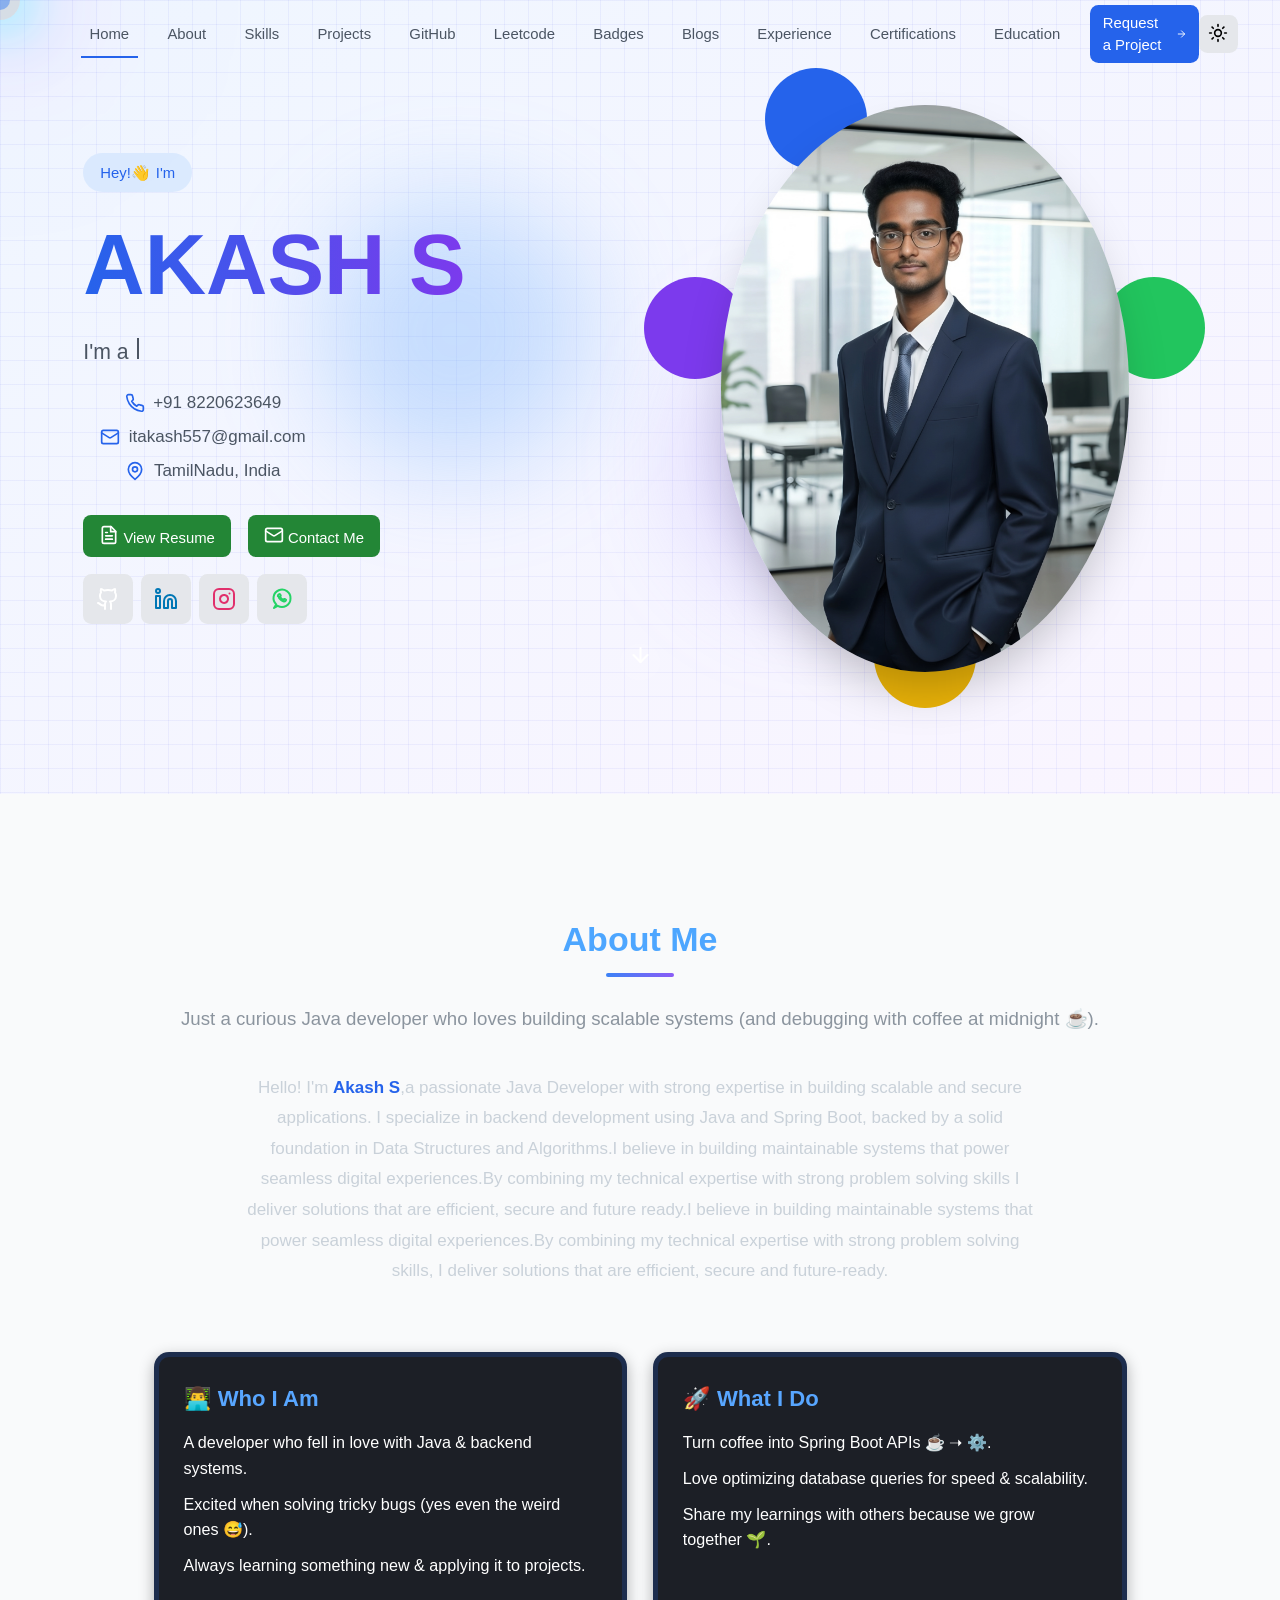
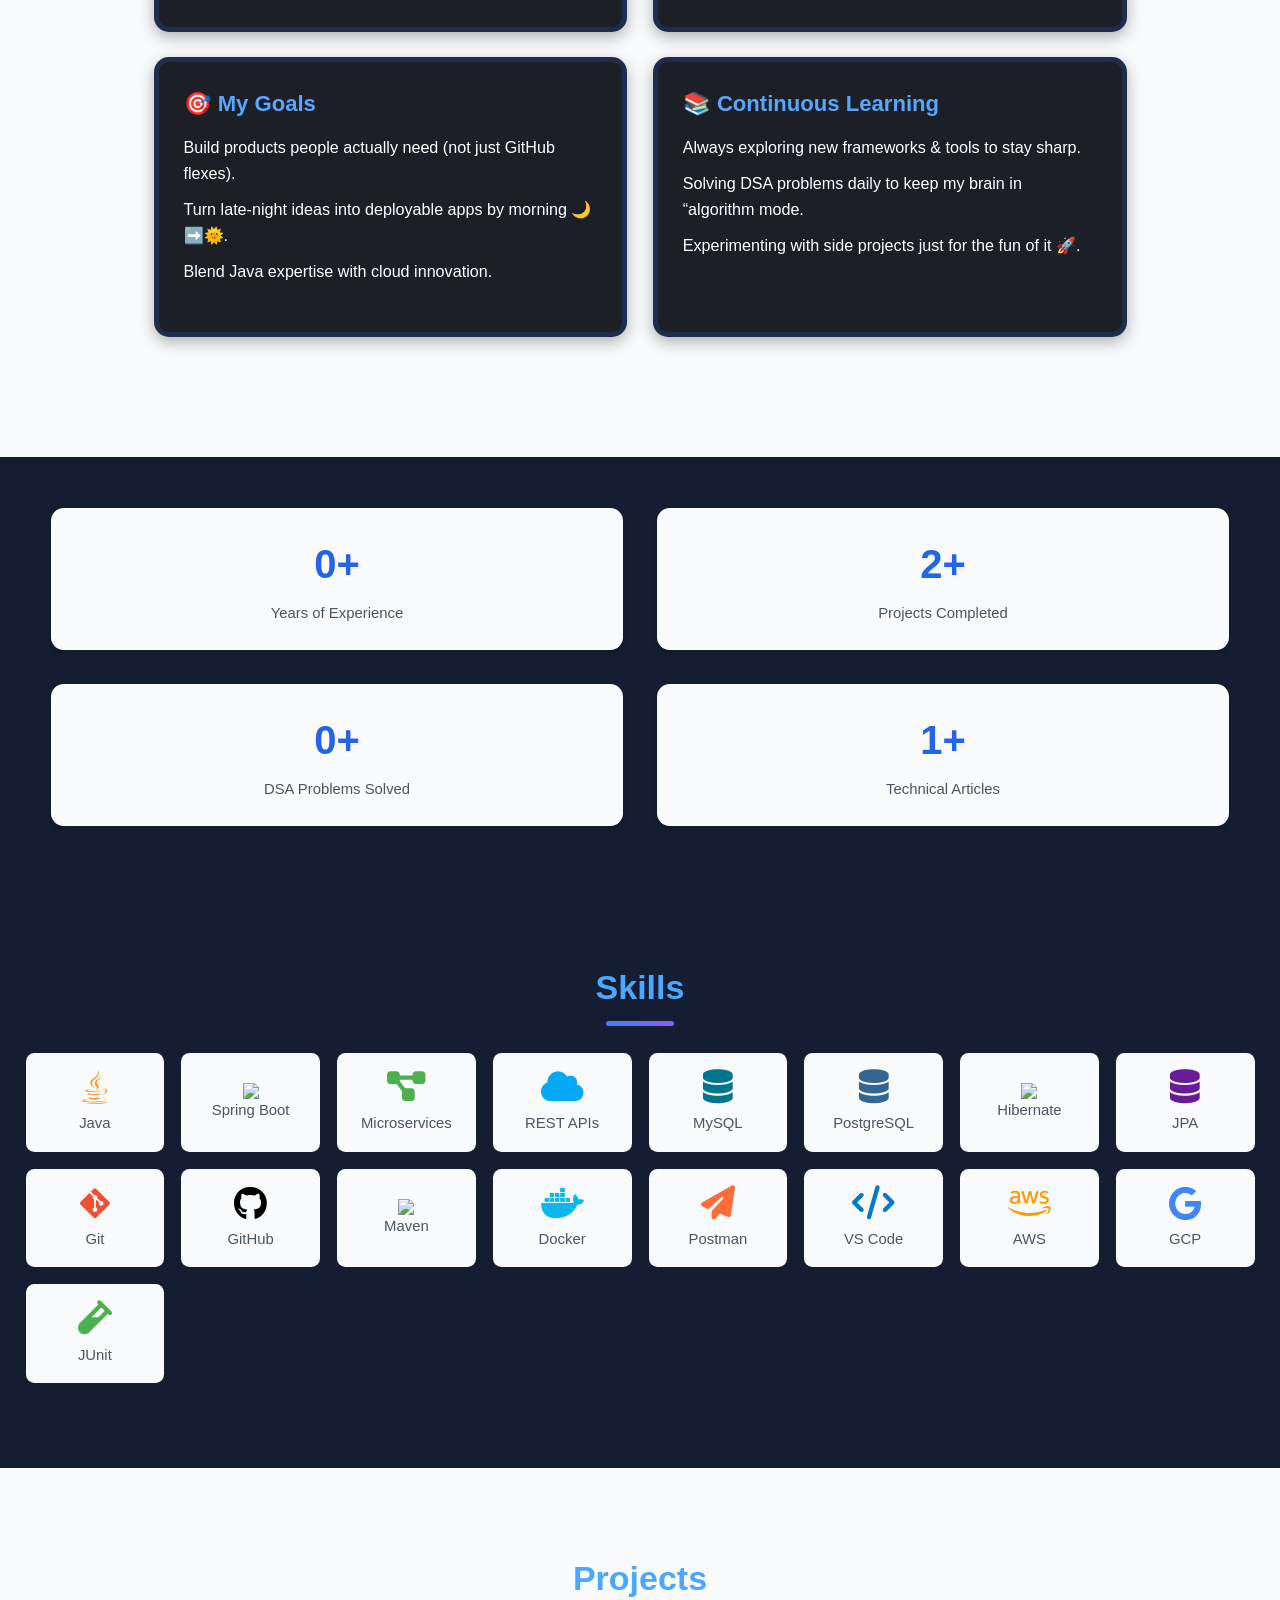
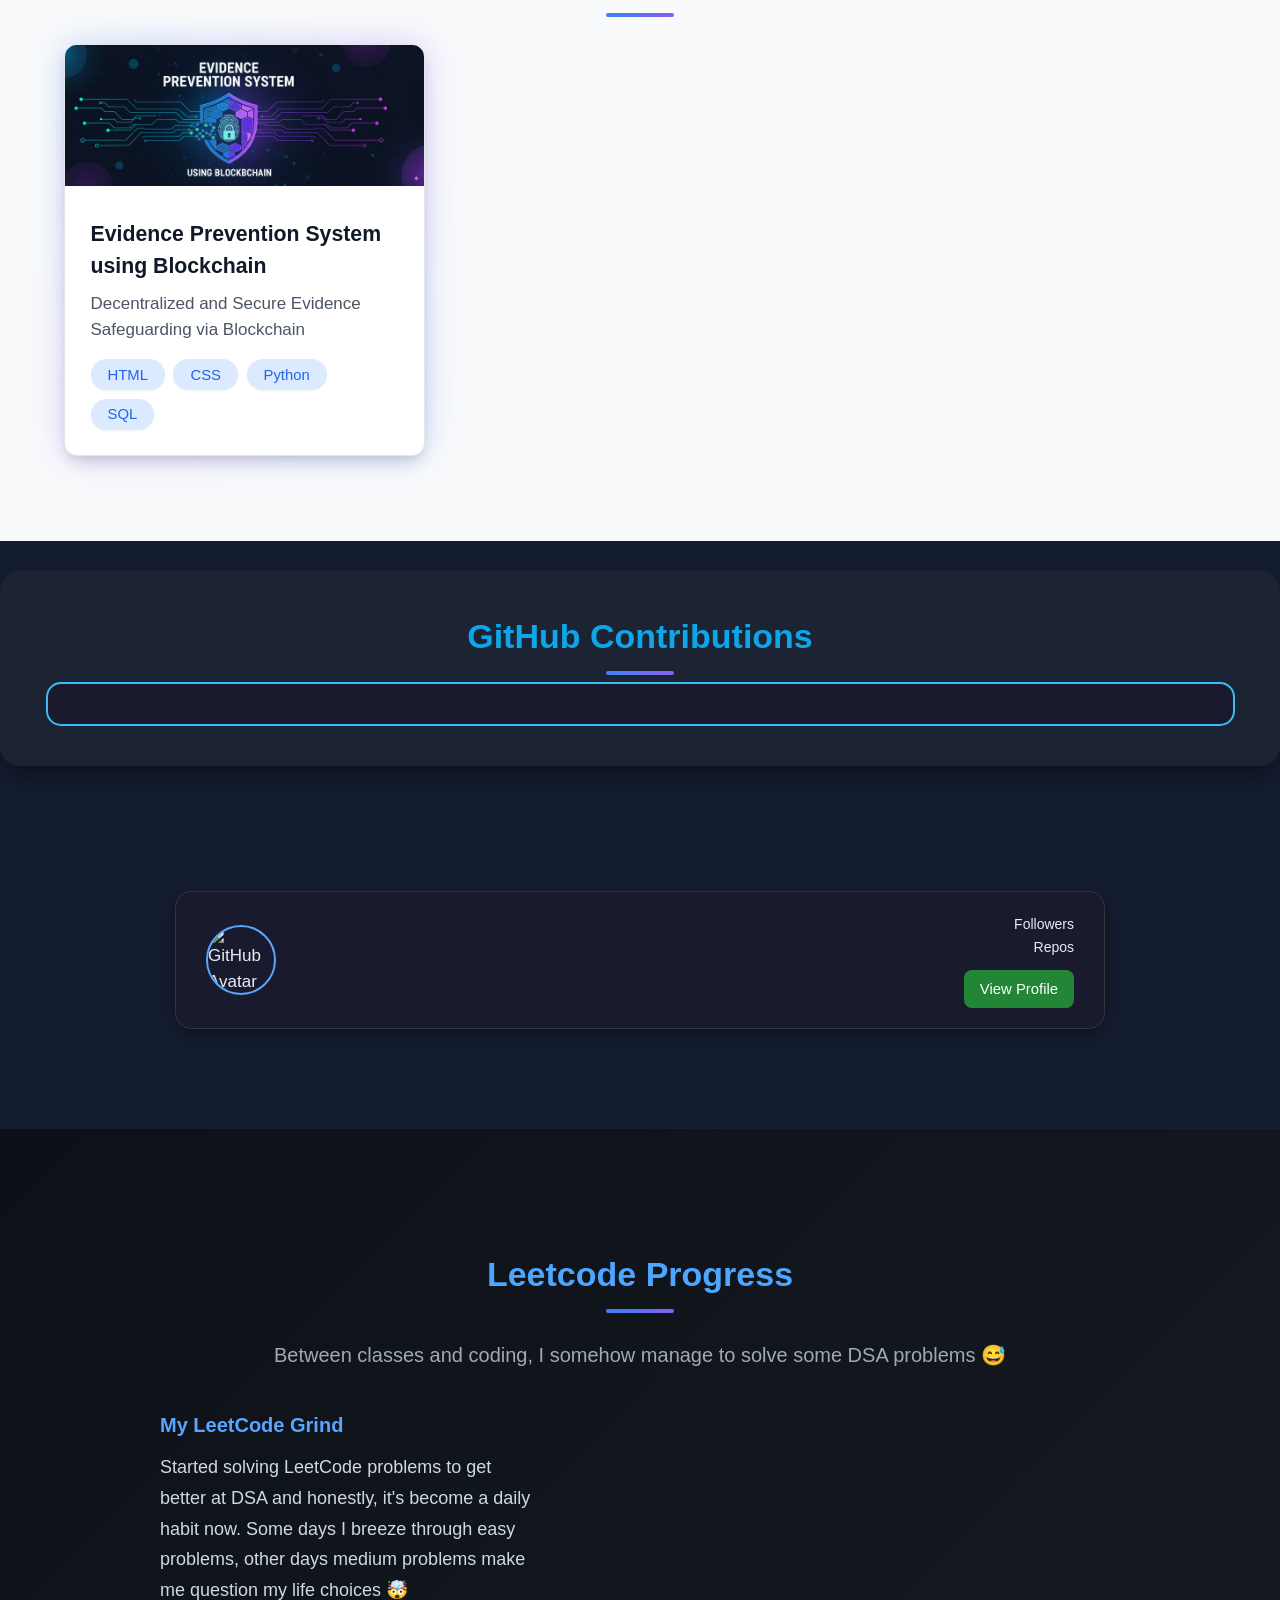
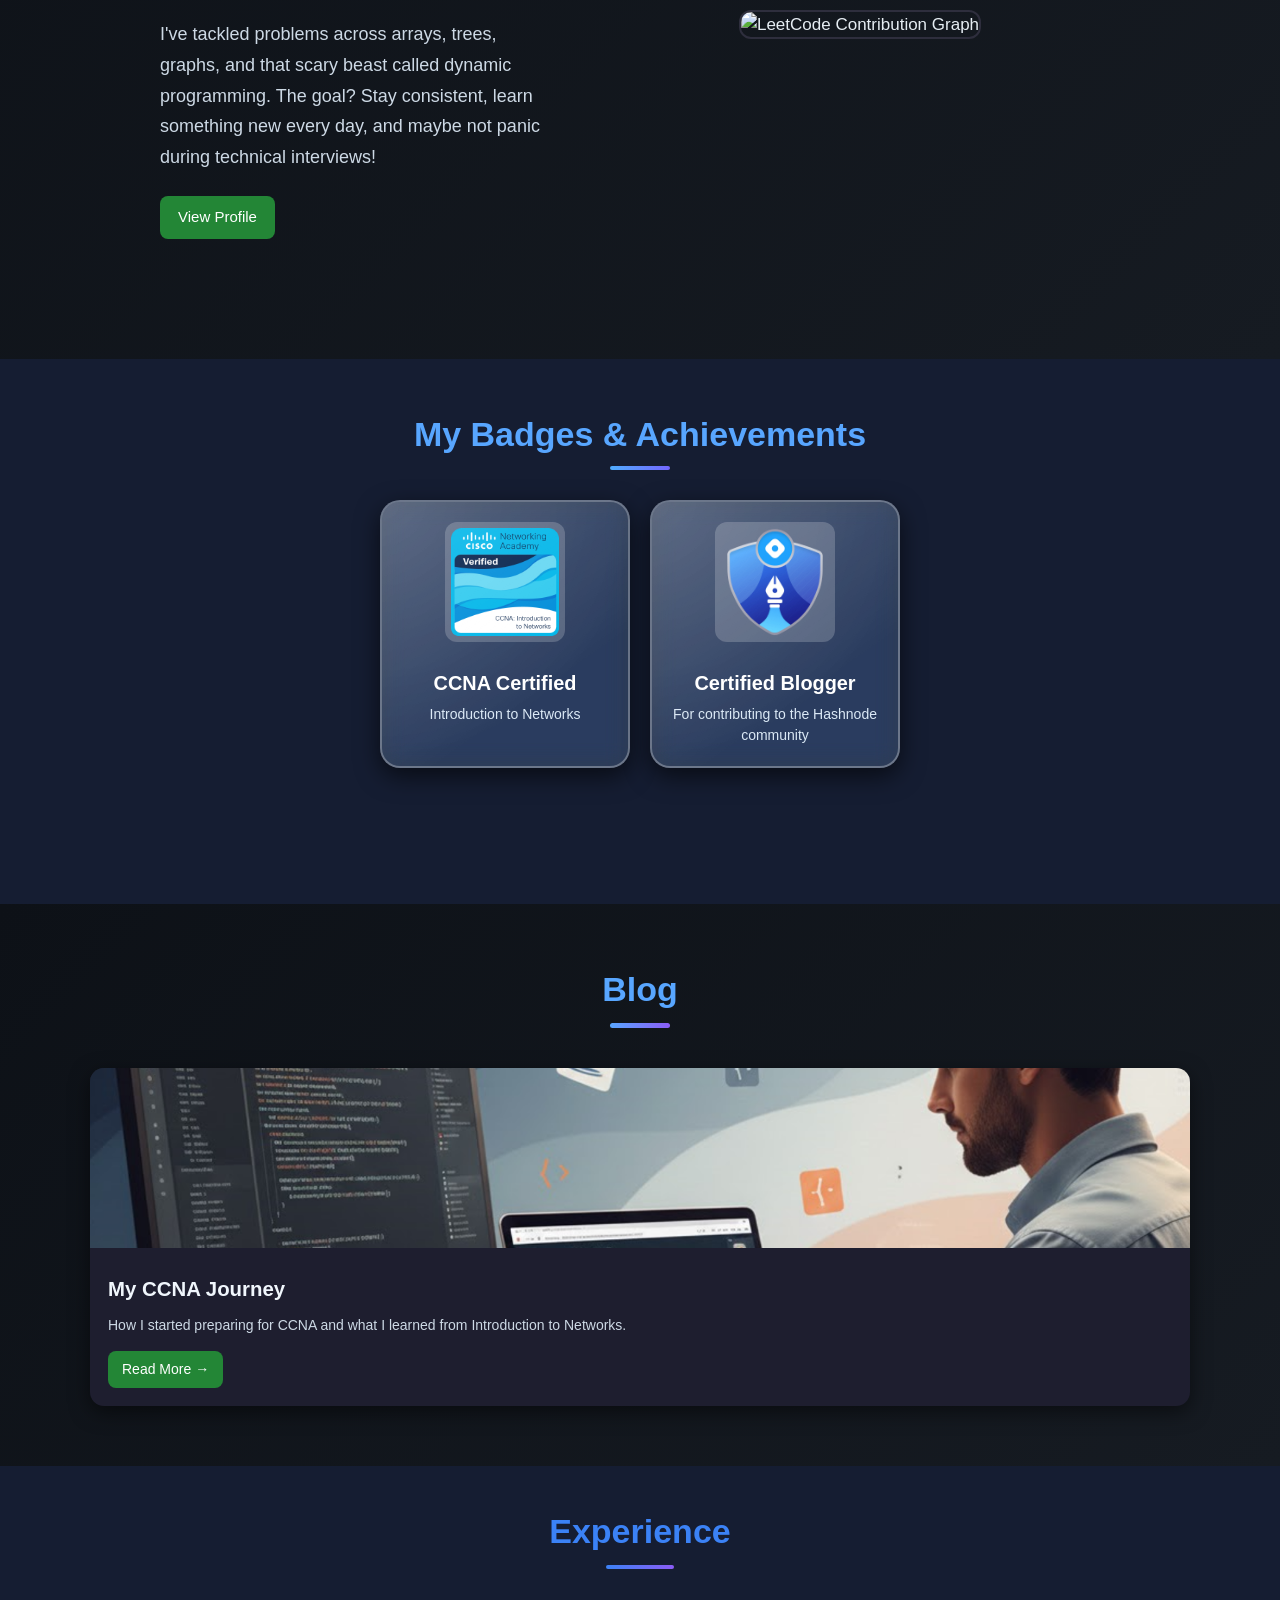
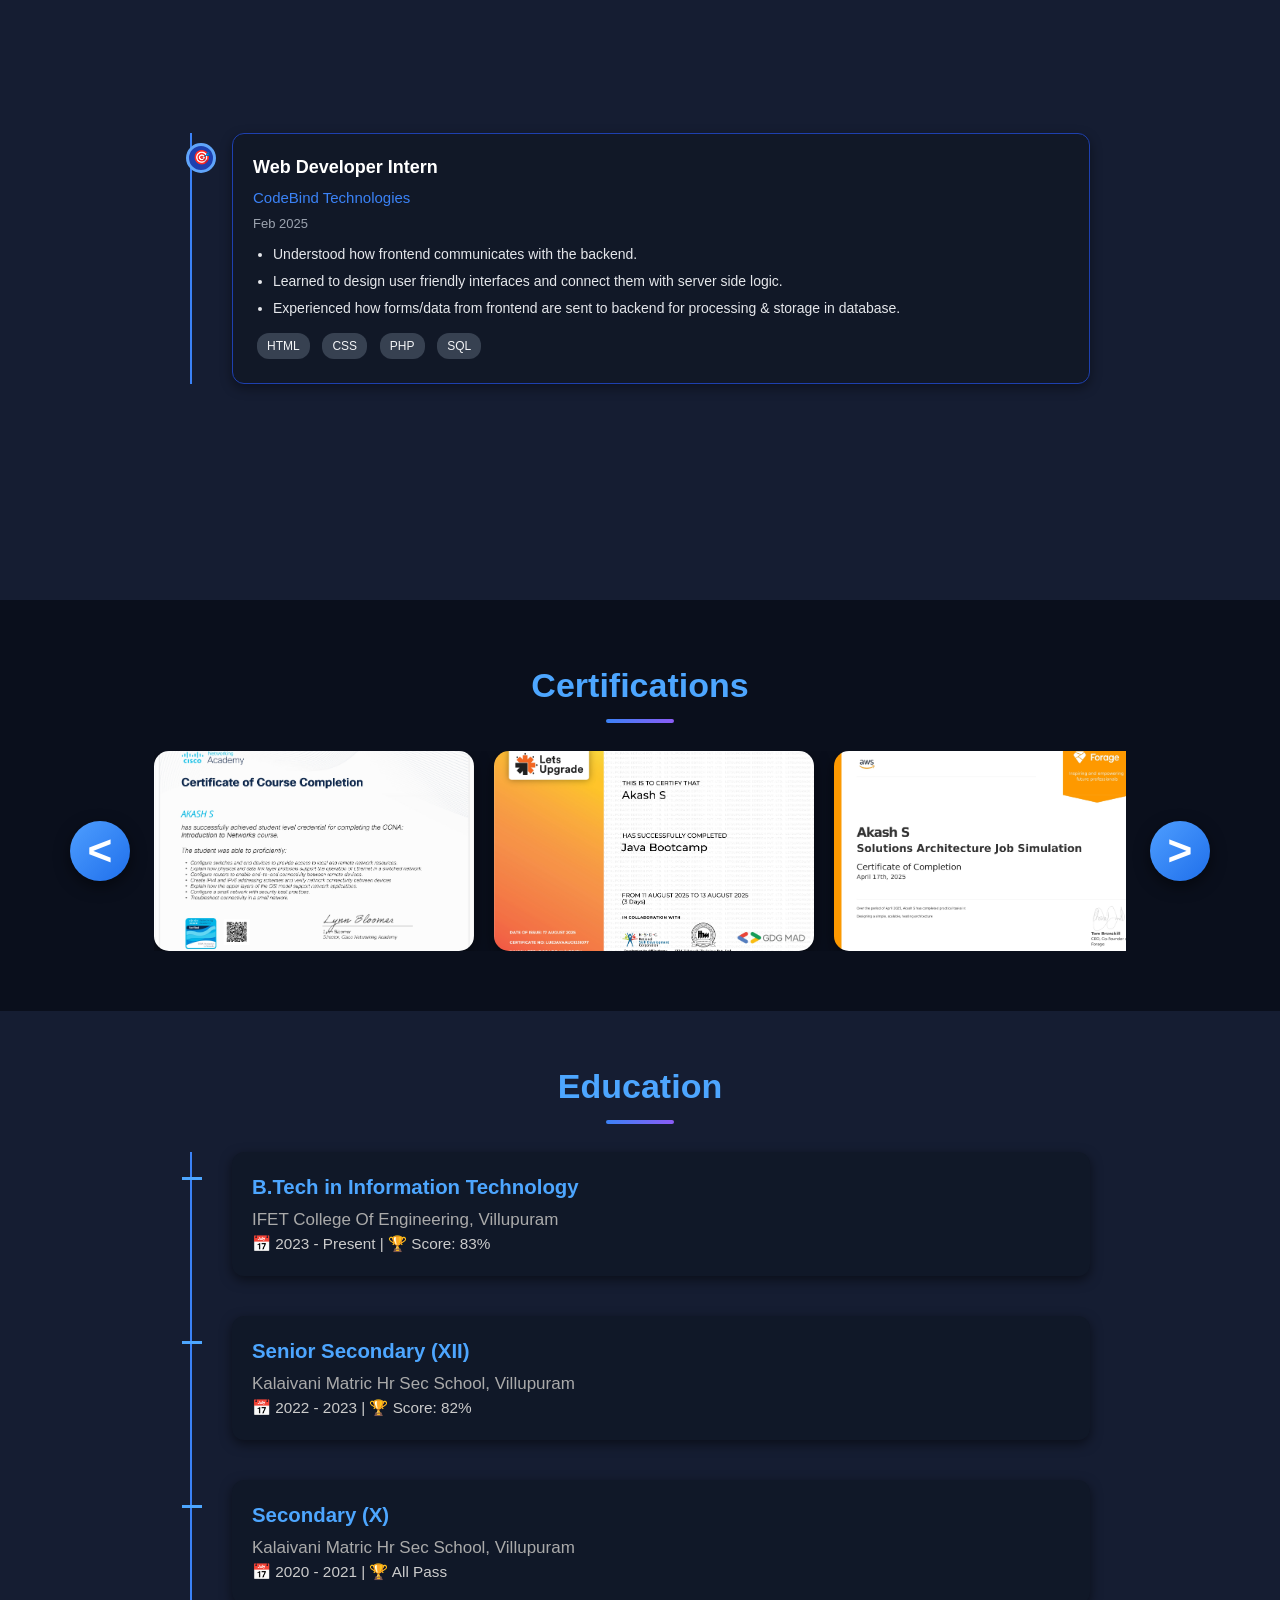
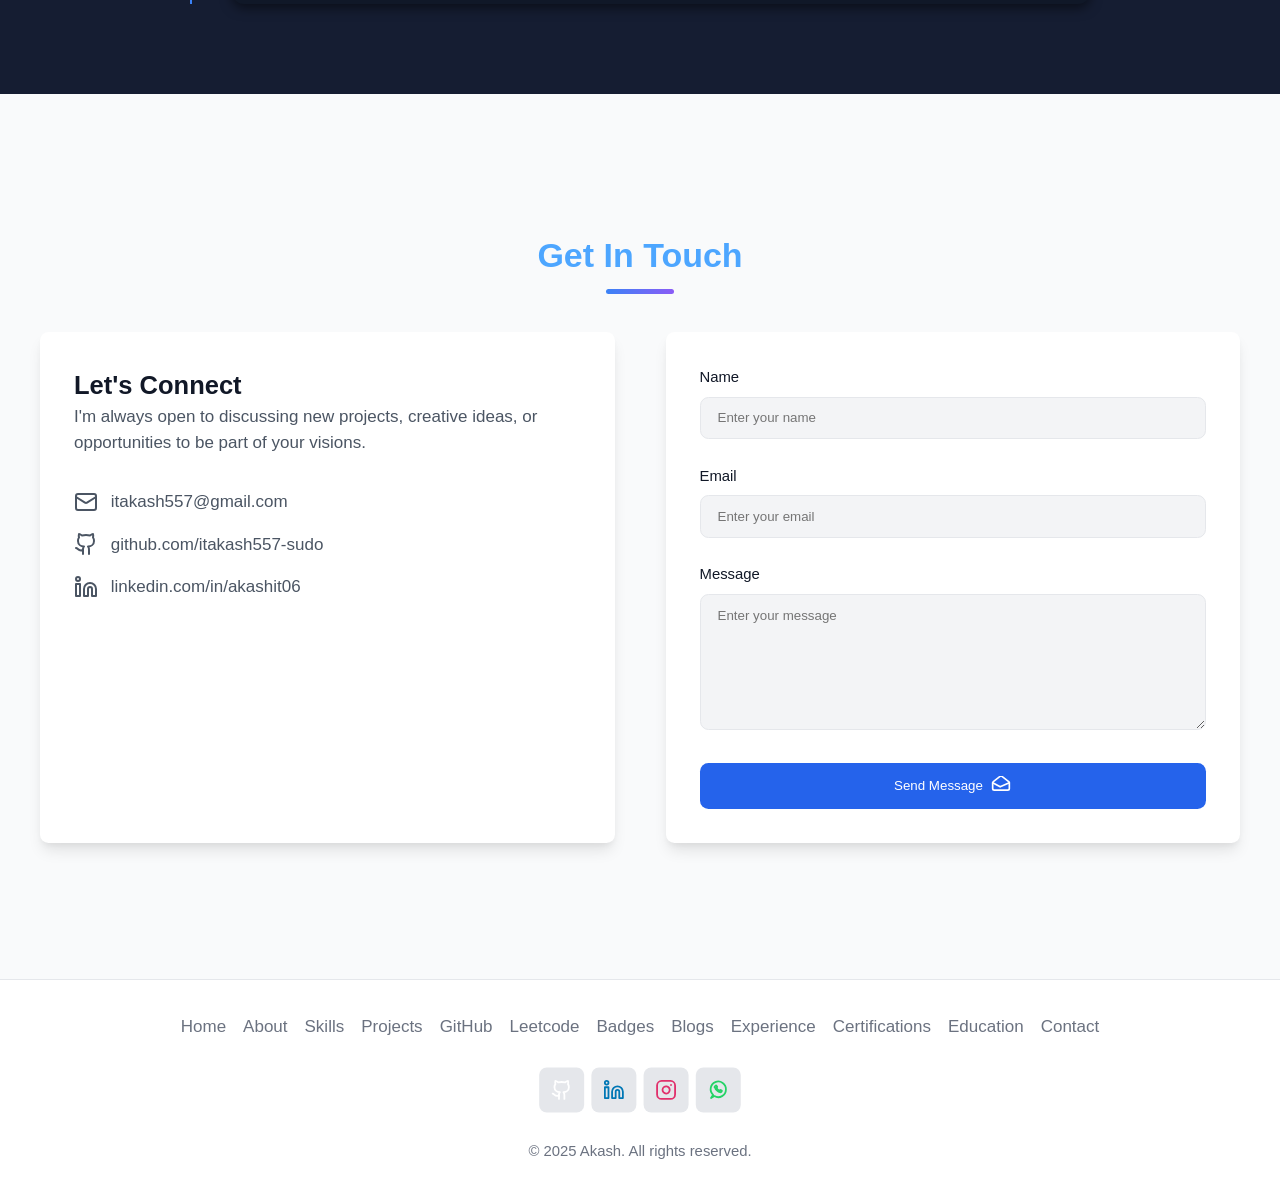
==== commit 934b1d56: "updated" ====
--- a/index.html
+++ b/index.html
@@ -55,12 +55,6 @@
         <a href="#certifications" class="navbar-link">Certifications</a>
         <a href="#education" class="navbar-link">Education</a>
         
-        <button id="theme-toggle" class="theme-toggle" aria-label="Toggle theme">
-          <div id="theme-icon" class="theme-toggle-icon">
-           
-          </div>
-        </button>
-        
         <a href="#contact" class="navbar-cta">
           Request a Project
           <svg xmlns="http://www.w3.org/2000/svg" width="20" height="20" viewBox="0 0 24 24" fill="none" stroke="currentColor" stroke-width="2" stroke-linecap="round" stroke-linejoin="round">
@@ -71,7 +65,10 @@
       </div>
       
       <div class="flex lg:hidden items-center space-x-2">
-        <button id="navbar-toggle" class="navbar-mobile-toggle" aria-label="Toggle menu">
+        <button id="theme-toggle" class="theme-toggle" aria-label="Toggle theme">
+          <div id="theme-icon" class="theme-toggle-icon"></div>
+        </button>
+        <button id="navbar-toggle" class="navbar-mobile-toggle" aria-label="Toggle menu" aria-controls="navbar-menu" aria-expanded="false">
           <svg xmlns="http://www.w3.org/2000/svg" width="20" height="20" viewBox="0 0 24 24" fill="none" stroke="currentColor" stroke-width="2" stroke-linecap="round" stroke-linejoin="round">
             <line x1="4" x2="20" y1="12" y2="12"></line>
             <line x1="4" x2="20" y1="6" y2="6"></line>
@@ -194,27 +191,6 @@
           <div class="cursor-dot"></div>
           <div class="cursor-glow"></div>
         </div>
-
-        <script>
-          const cursor = document.querySelector(".cursor");
-
-      // Move cursor with mouse
-      document.addEventListener("mousemove", (e) => {
-        cursor.style.left = e.clientX + "px";
-        cursor.style.top = e.clientY + "px";
-      });
-
-      // Add hover effect for text elements
-      document.querySelectorAll("p, span, a, strong, h1, h2, h3, h4, h5, h6").forEach(el => {
-        el.addEventListener("mouseenter", () => {
-          cursor.classList.add("text-hover");
-        });
-        el.addEventListener("mouseleave", () => {
-          cursor.classList.remove("text-hover");
-        });
-      });
-        </script>
-
 
           <!-- Contact Info -->
           <div class="contact-info">
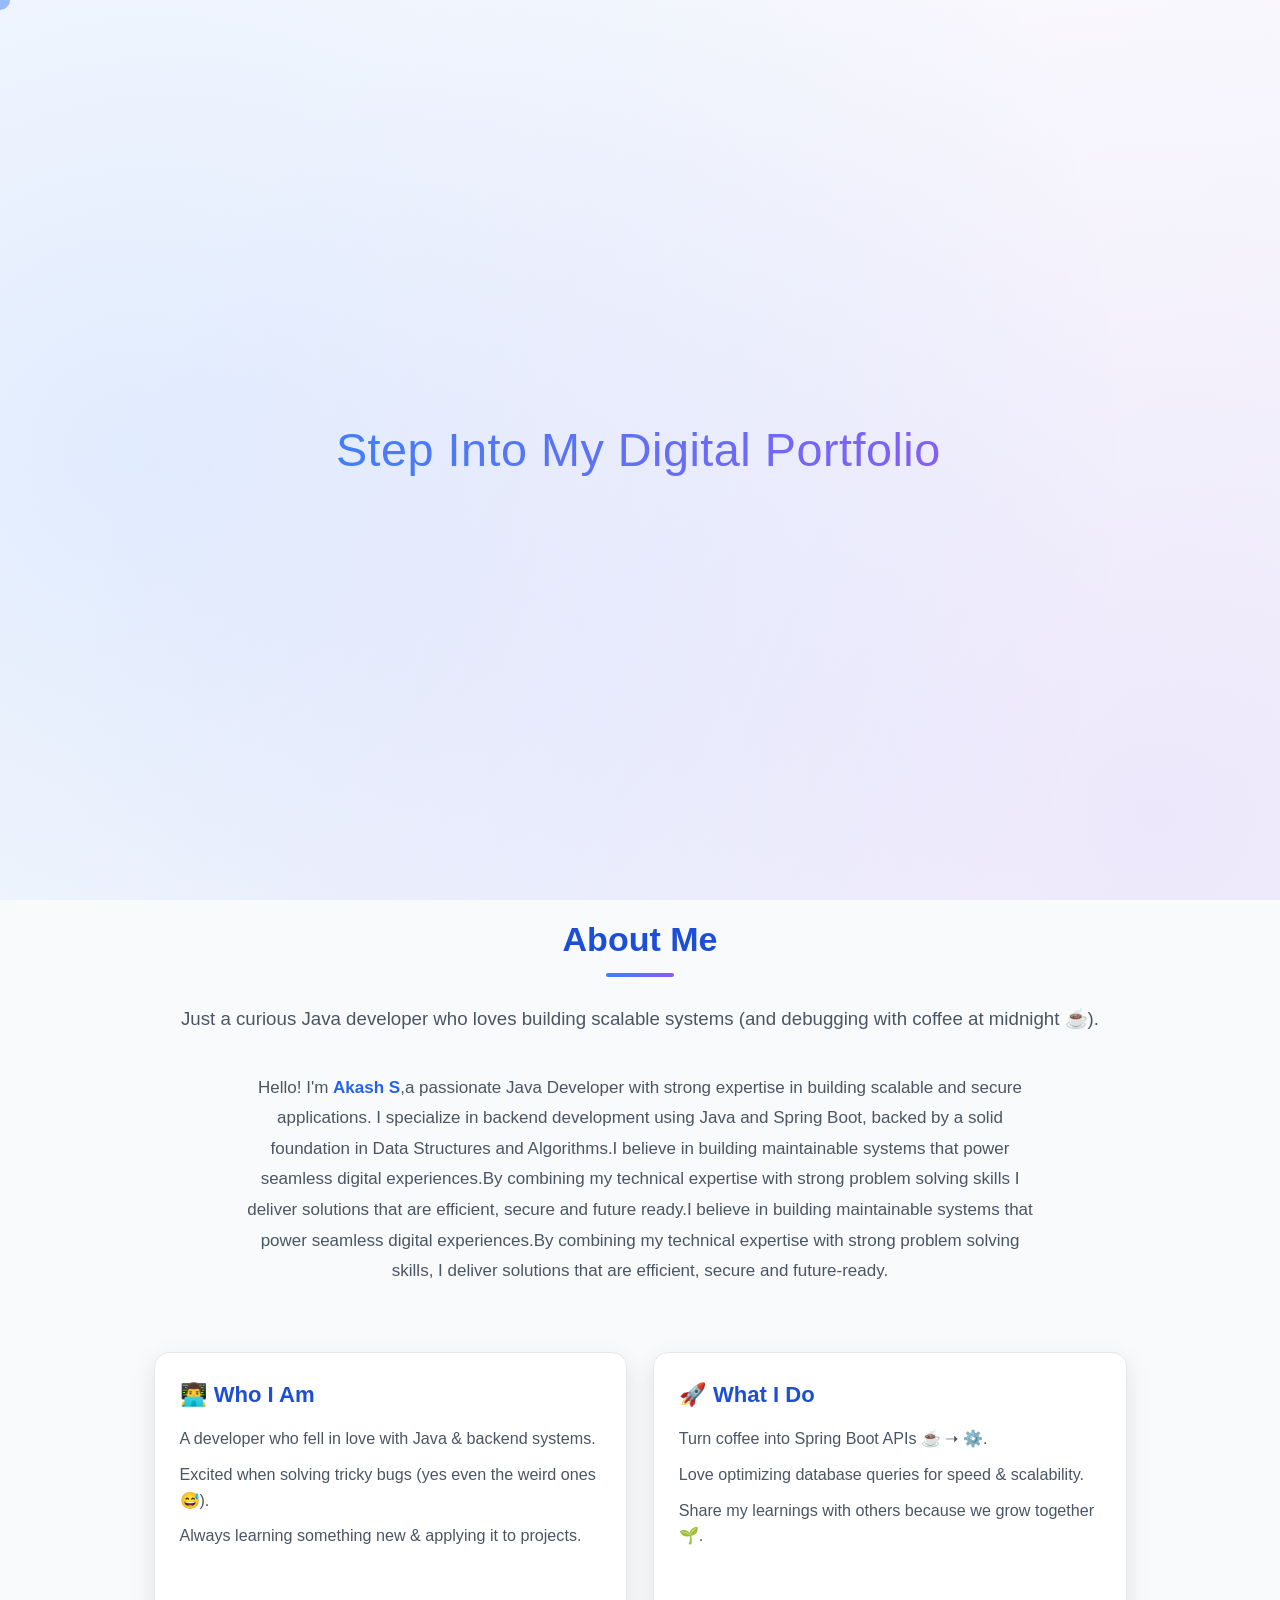
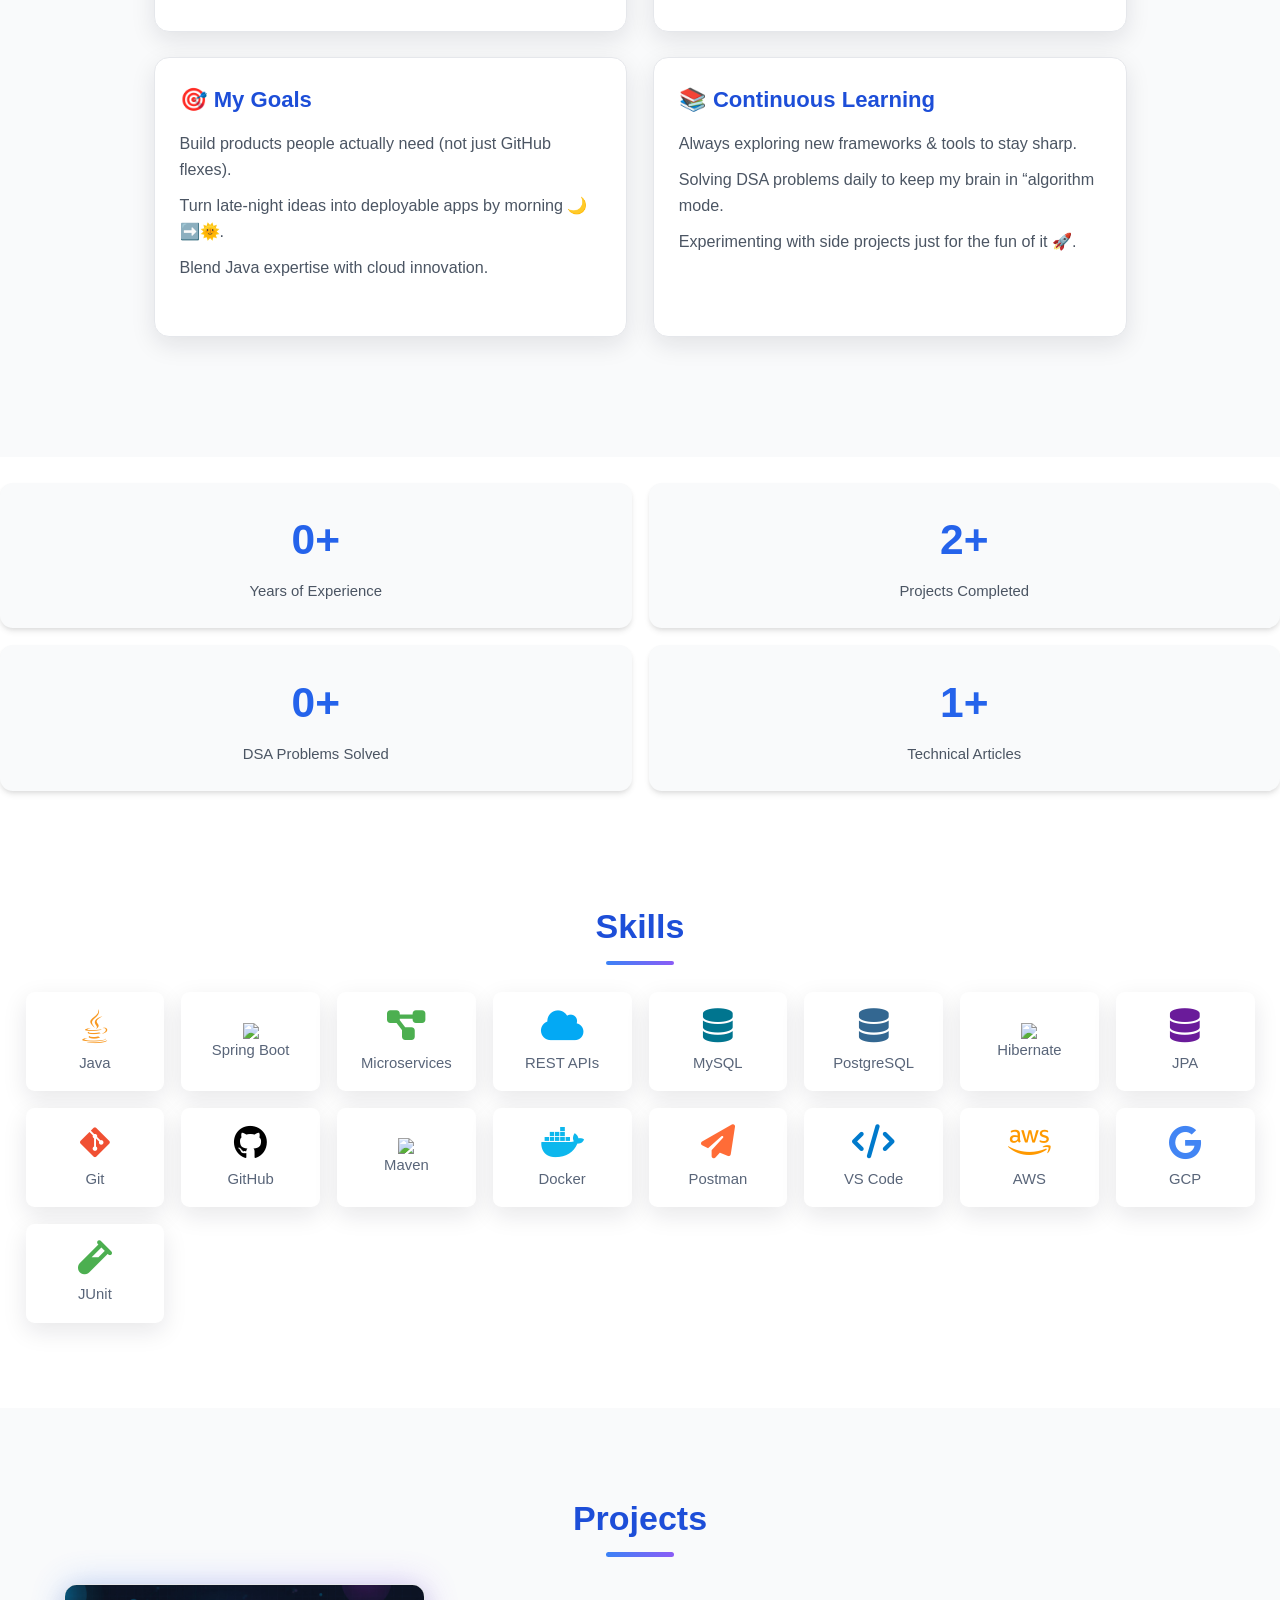
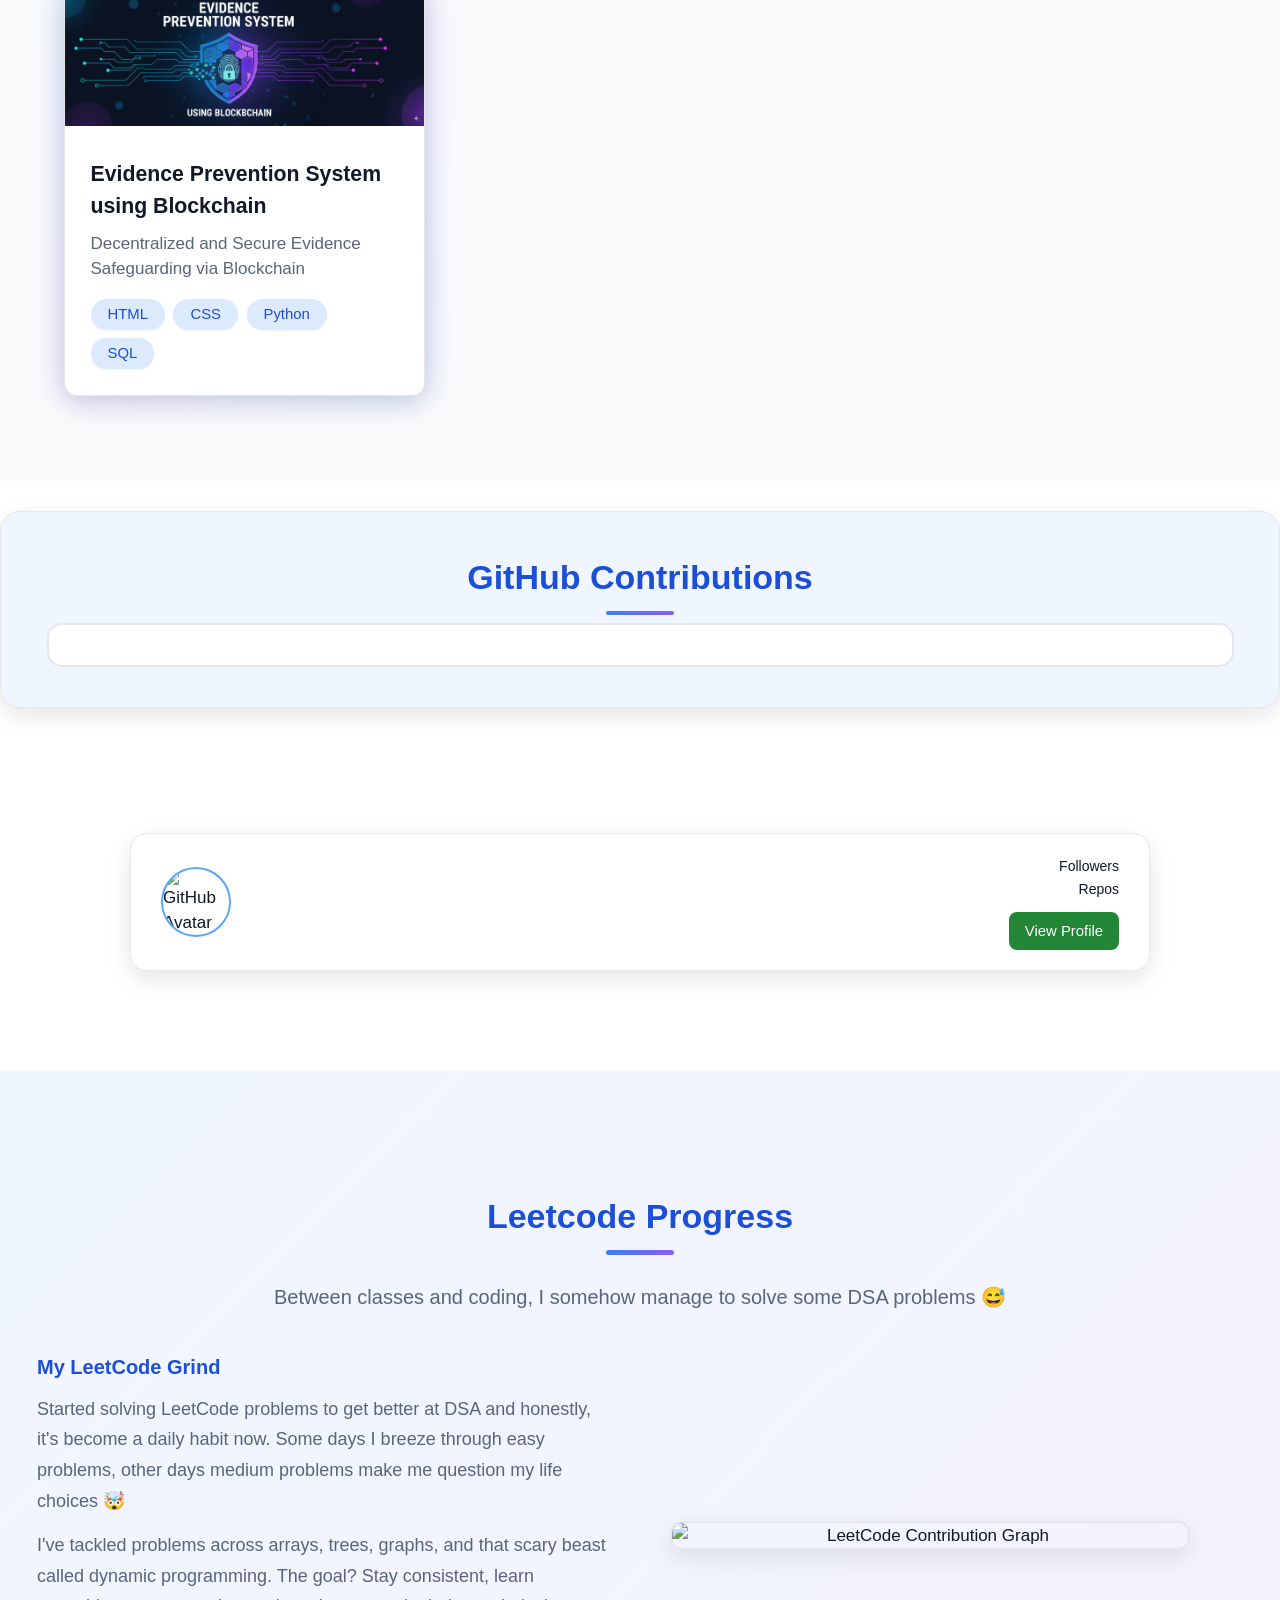
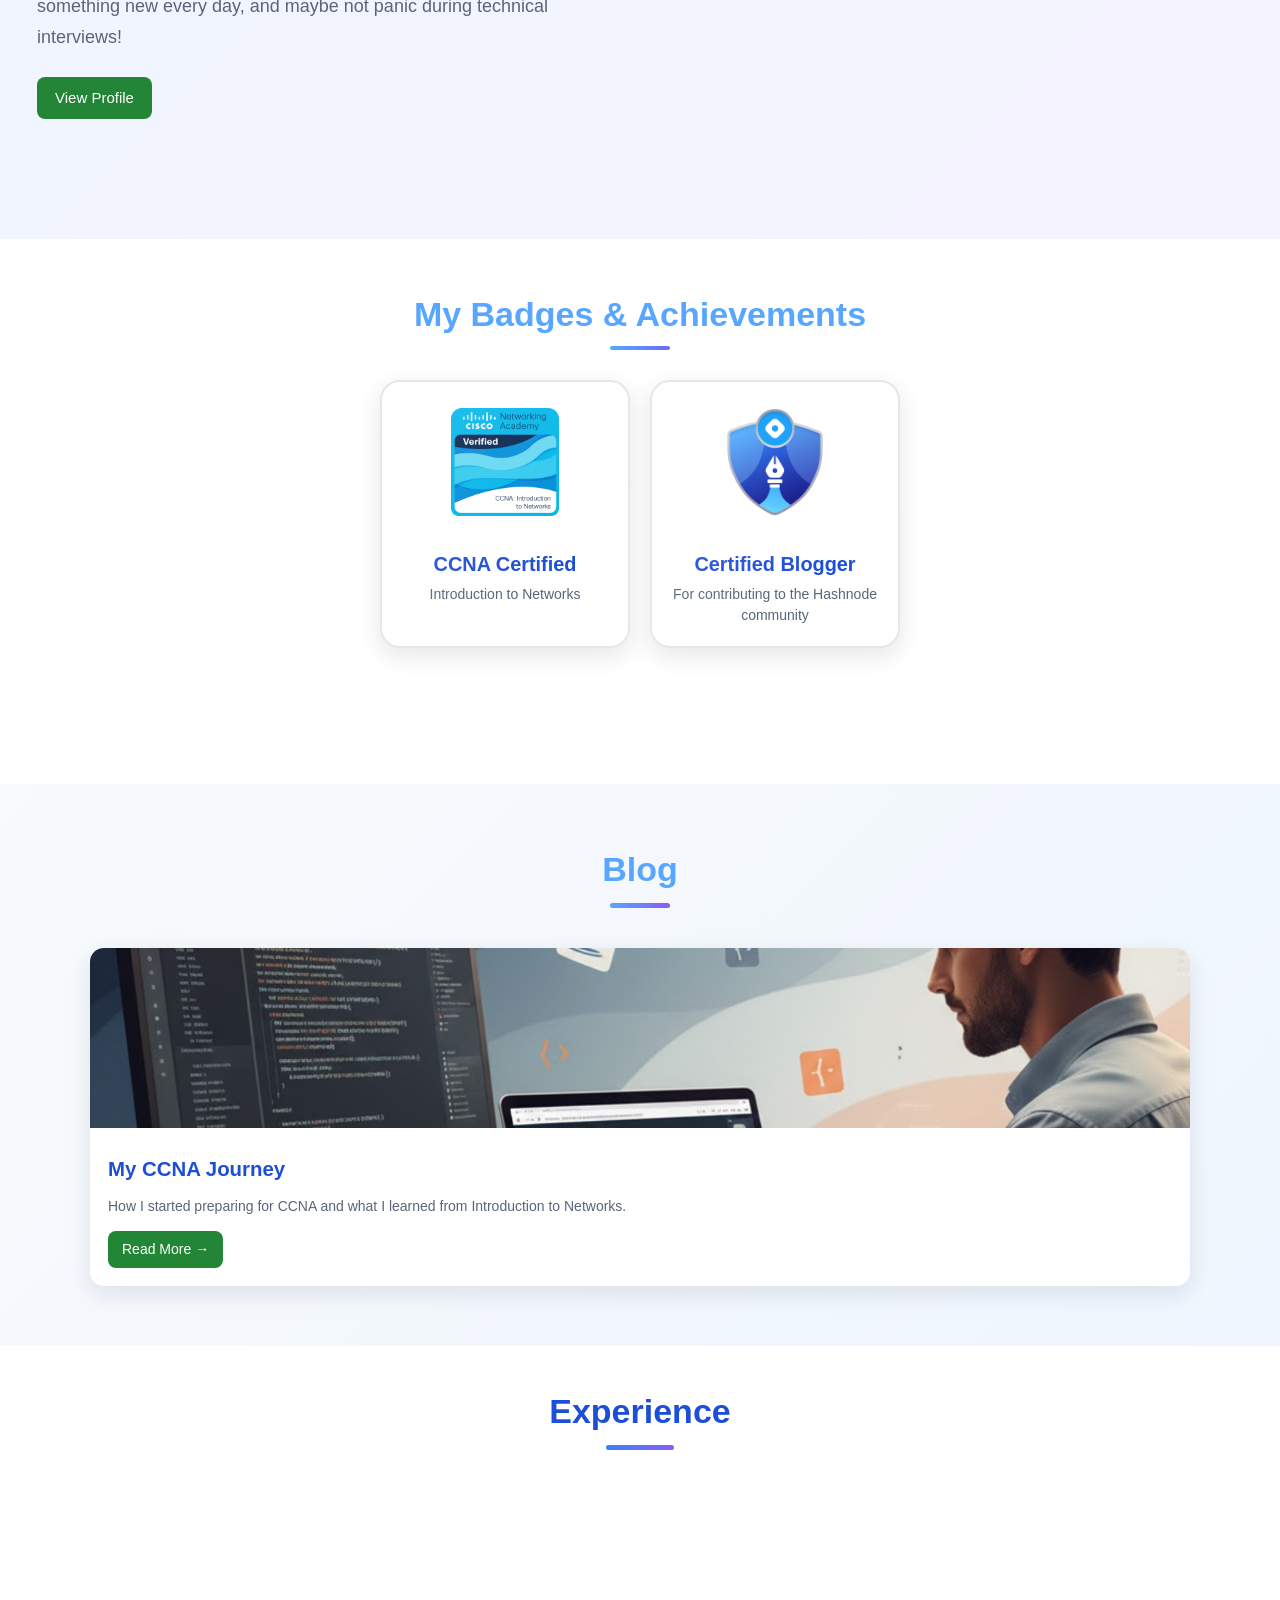
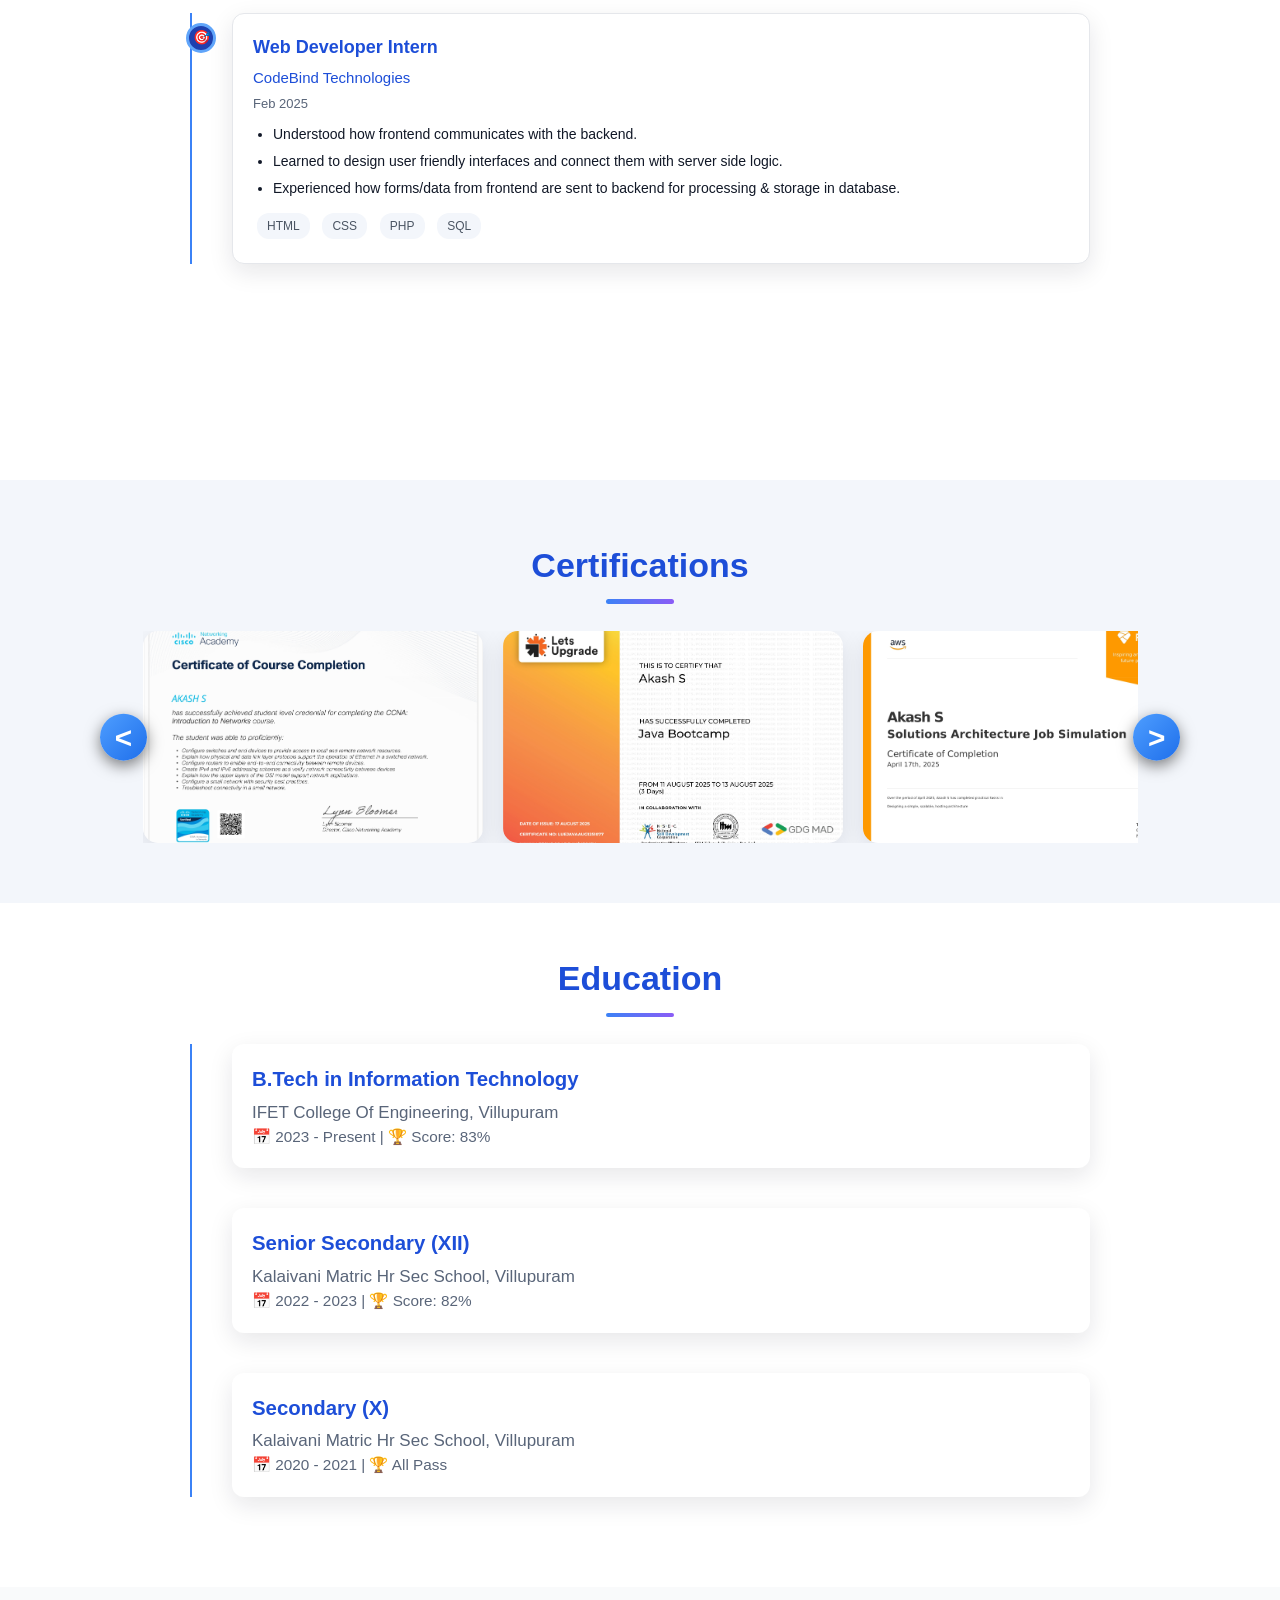
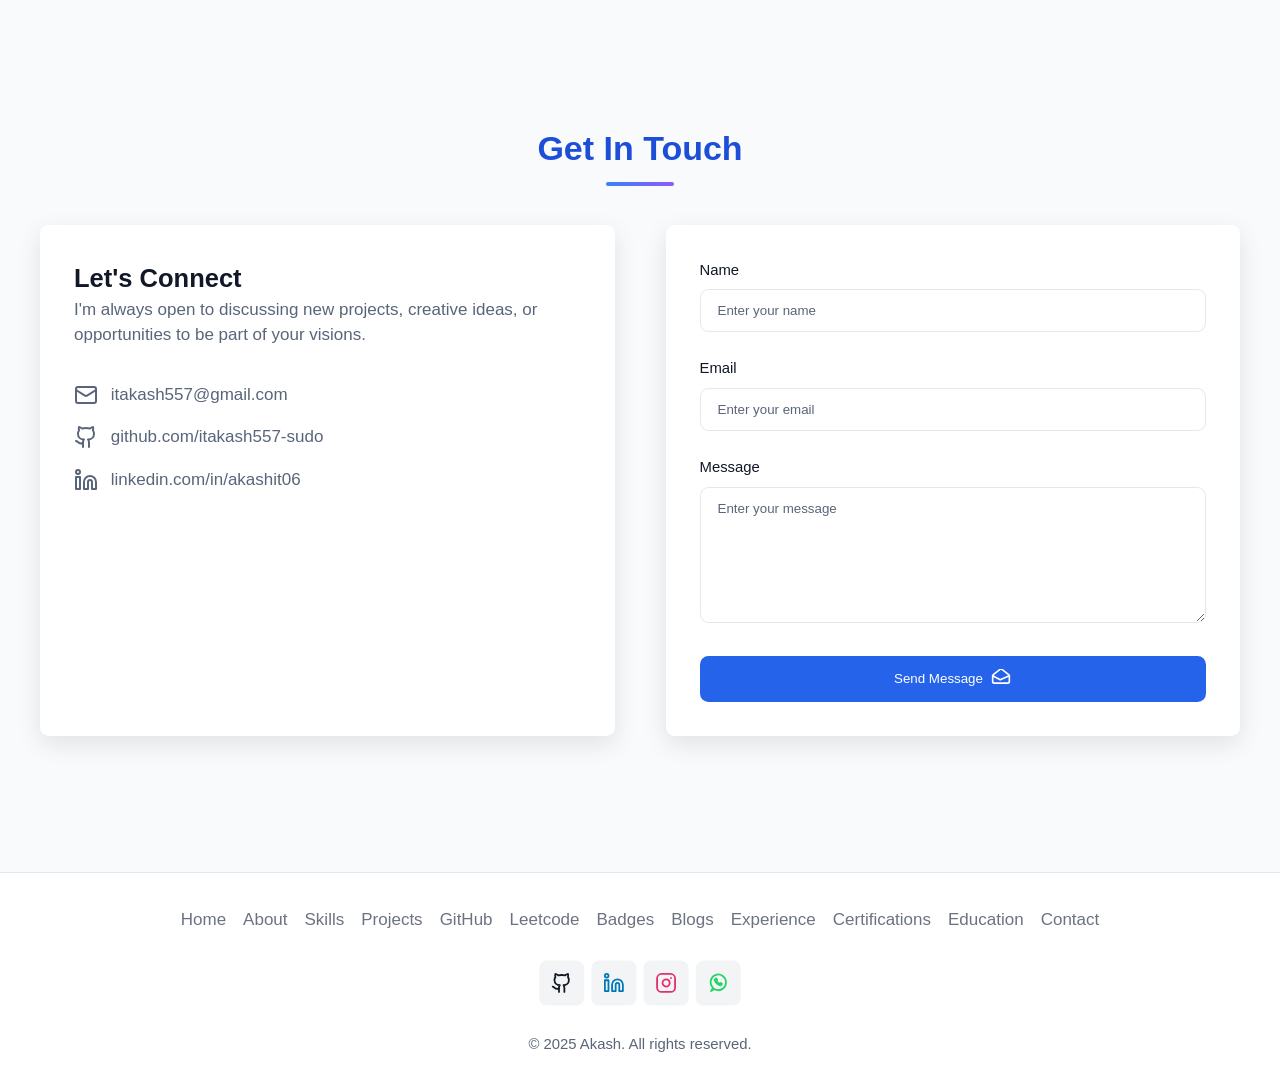
==== commit d4faf26a: "Update index.html" ====
--- a/index.html
+++ b/index.html
@@ -2,6 +2,31 @@
 <!DOCTYPE html>
 <html lang="en">
 <head>
+
+<script type="application/ld+json">
+{
+  "@context": "https://schema.org",
+  "@type": "Person",
+  "name": "Akash",
+  "url": "https://akashdevhub.netlify.app/",
+  "jobTitle": "Java Backend Developer",
+  "knowsAbout": [
+    "Java",
+    "Spring Boot",
+    "Microservices",
+    "Web Development",
+    "Web Design",
+    "REST APIs",
+    "Frontend Development",
+    "Backend Development"
+  ],
+  "sameAs": [
+    "https://github.com/itakash557-sudo"
+  ]
+}
+</script>
+
+
   <meta charset="UTF-8">
   <meta name="viewport" content="width=device-width, initial-scale=1.0">
   <link rel="icon" type="image/png" href="assets/logo.jpeg">
--- a/css/main.css
+++ b/css/main.css
@@ -61,6 +61,12 @@
   --text-primary: var(--color-gray-900);
   --text-secondary: var(--color-gray-600);
   --border-color: var(--color-gray-200);
+  --theme-surface-card: var(--color-white);
+  --theme-surface-raised: #f3f6fb;
+  --theme-text-muted: #596579;
+  --theme-accent: #1d4ed8;
+  --theme-shadow: 0 8px 24px rgba(15, 23, 42, 0.1);
+  --theme-shadow-strong: 0 12px 30px rgba(15, 23, 42, 0.16);
 }
 
 /* Global Styles */
@@ -151,10 +157,12 @@
   align-items: center;
   justify-content: center;
   gap: 2rem;
+  width: min(100%, 42rem);
 }
 
 /* Loading Text - Typing Animation */
 .loading-text {
+  max-width: 100%;
   font-size: 2.75rem;
   font-weight: 500;
   letter-spacing: 0.5px;
@@ -208,6 +216,32 @@
   }
 }
 
+@media (max-width: 600px) {
+  .loading-screen {
+    height: 100vh;
+    height: 100svh;
+    box-sizing: border-box;
+    padding: env(safe-area-inset-top) 1rem env(safe-area-inset-bottom);
+    overflow-x: hidden;
+    overflow-y: auto;
+  }
+
+  .loading-container {
+    width: 100%;
+    min-height: 100%;
+    margin: auto;
+  }
+
+  .loading-text {
+    width: 100%;
+    font-size: clamp(1.05rem, 5.3vw, 1.35rem);
+    line-height: 1.3;
+    white-space: nowrap;
+    overflow: hidden;
+    animation: typing 3s steps(30, end) forwards;
+  }
+}
+
 a {
   text-decoration: none;
   color: inherit;
@@ -2092,6 +2126,11 @@
   z-index: 9999;
   transform: translate(-50%, -50%);
   transition: all 0.150s ease;
+  opacity: 0;
+}
+
+.cursor.is-visible {
+  opacity: 1;
 }
 
 /* Default Neon Glow with animation */
@@ -2756,6 +2795,476 @@
   color: #ccc;
 }
 
+/* Responsive layout refinements */
+html {
+  scroll-padding-top: 5rem;
+}
+
+body img,
+body svg {
+  max-width: 100%;
+}
+
+body section[id] {
+  scroll-margin-top: 5rem;
+}
+
+.navbar .navbar-container {
+  min-height: 3rem;
+  height: auto;
+}
+
+.navbar .navbar-mobile-menu {
+  position: absolute;
+  top: calc(100% - 1px);
+  left: 0;
+  width: 100%;
+  max-height: calc(100vh - 5rem);
+  overflow-y: auto;
+  border-radius: 0 0 0.75rem 0.75rem;
+}
+
+.navbar .navbar-mobile-menu > .navbar-cta {
+  justify-content: center;
+  margin: 0.5rem 0.75rem 0.25rem;
+}
+
+.hero-grid,
+.contact-grid {
+  min-width: 0;
+}
+
+.hero-text,
+.project-card,
+.contact-info-card,
+.contact-form-card {
+  min-width: 0;
+}
+
+.about-statss {
+  padding: 1.5rem 0;
+  gap: 1rem;
+  font-size: clamp(1.5rem, 4vw, 2.5rem);
+}
+
+.skills-grid {
+  grid-template-columns: repeat(auto-fit, minmax(min(100%, 8rem), 1fr));
+}
+
+.leetcode-container {
+  gap: clamp(1.5rem, 5vw, 3.75rem);
+  padding-inline: 1rem;
+}
+
+.leetcode-container .left-content,
+.leetcode-container .right-content {
+  flex: 1 1 20rem;
+  width: min(100%, 32rem);
+  min-width: 0;
+}
+
+.leetcode-container .graph {
+  display: block;
+}
+
+.github-profile-section .github-card {
+  width: min(100%, 60rem);
+  min-width: 0;
+  gap: 1.5rem;
+}
+
+.certifications-section .cert-carousel {
+  width: calc(100% - 5rem);
+}
+
+.certifications-section .cert-card {
+  width: min(20rem, calc(100vw - 7rem));
+  height: auto;
+  aspect-ratio: 8 / 5;
+}
+
+.certifications-section .slide-btn {
+  width: 2.75rem;
+  height: 2.75rem;
+  font-size: 1.75rem;
+}
+
+.certifications-section .left-btn {
+  left: 0;
+}
+
+.certifications-section .right-btn {
+  right: 0;
+}
+
+.education-section .timeline {
+  width: 100%;
+}
+
+.education-section .timeline-box {
+  position: relative;
+  overflow-wrap: anywhere;
+}
+
+.education-section .timeline-box::before {
+  display: none;
+}
+
+.contact-info-link,
+.contact-item {
+  min-width: 0;
+}
+
+.contact-info-link span,
+.contact-text {
+  overflow-wrap: anywhere;
+}
+
+@media (max-width: 1279px) {
+  .navbar .navbar-links {
+    display: none;
+  }
+
+  .navbar .navbar-mobile-toggle {
+    display: flex;
+  }
+
+  .navbar .navbar-container > .flex {
+    display: flex;
+  }
+}
+
+@media (min-width: 1280px) {
+  .navbar .navbar-links {
+    display: flex;
+    align-items: center;
+    gap: clamp(0.15rem, 0.5vw, 0.6rem);
+  }
+
+  .navbar .navbar-link {
+    padding-inline: 0.35rem;
+    font-size: 0.8rem;
+  }
+
+  .navbar .navbar-mobile-toggle,
+  .navbar .navbar-container > .flex {
+    display: flex;
+  }
+
+  .navbar .navbar-mobile-toggle {
+    display: none;
+  }
+}
+
+@media (max-width: 768px) {
+  body section[id] {
+    padding-block: clamp(3.5rem, 10vw, 5rem);
+    padding-inline: 1rem;
+  }
+
+  body section#about {
+    padding-block: clamp(3.5rem, 10vw, 5rem);
+  }
+
+  .navbar {
+    width: calc(100% - 2rem);
+  }
+
+  .navbar .navbar-container {
+    padding-inline: 0.75rem;
+  }
+
+  .navbar .navbar-mobile-menu {
+    padding: 0.5rem 0.75rem 0.75rem;
+  }
+
+  .hero-section {
+    min-height: 0;
+    padding: 6rem 1rem 3rem;
+  }
+
+  .hero-grid {
+    grid-template-columns: minmax(0, 1fr);
+    gap: 1.75rem;
+  }
+
+  .hero-text {
+    align-items: center;
+    text-align: center;
+  }
+
+  .hero-title {
+    font-size: clamp(2.5rem, 12vw, 4rem);
+    line-height: 1.05;
+    overflow-wrap: anywhere;
+  }
+
+  .hero-subtitle {
+    font-size: clamp(1rem, 4.5vw, 1.25rem);
+    overflow-wrap: anywhere;
+  }
+
+  .hero-image-container {
+    max-height: none;
+    min-height: clamp(14rem, 65vw, 21rem);
+  }
+
+  .hero-image {
+    width: clamp(12rem, 58vw, 20rem);
+  }
+
+  .hero-circle {
+    width: clamp(3rem, 12vw, 5rem);
+    height: clamp(3rem, 12vw, 5rem);
+  }
+
+  .hero-circle-1 {
+    top: 0;
+  }
+
+  .hero-circle-3 {
+    bottom: 0;
+  }
+
+  .hero-scroll-indicator {
+    display: none;
+  }
+
+  body .section-title {
+    font-size: clamp(1.8rem, 7vw, 2.5rem);
+    line-height: 1.2;
+  }
+
+  .about-statss {
+    grid-template-columns: repeat(2, minmax(0, 1fr));
+  }
+
+  .about-statss .stat-card {
+    padding: 1rem 0.75rem;
+  }
+
+  .about-statss .stat-label {
+    font-size: 0.8rem;
+  }
+
+  .skills-grid {
+    grid-template-columns: repeat(2, minmax(0, 1fr));
+    gap: 0.75rem;
+  }
+
+  .projects-container {
+    padding-inline: 0;
+  }
+
+  .project-details {
+    padding: 1.25rem;
+  }
+
+  .project-tags {
+    gap: 0.4rem;
+  }
+
+  body #github {
+    padding: 2rem 1rem;
+  }
+
+  #github .calendar {
+    padding: 0.75rem;
+  }
+
+  .github-profile-section {
+    padding: 3rem 1rem;
+  }
+
+  .github-profile-section .github-card,
+  .github-profile-section .profile-left {
+    flex-direction: column;
+    align-items: center;
+  }
+
+  .github-profile-section .github-card {
+    padding: 1.25rem;
+  }
+
+  .github-profile-section .profile-info,
+  .github-profile-section .profile-right {
+    text-align: center;
+    overflow-wrap: anywhere;
+  }
+
+  body #leetcode {
+    padding-block: 4rem;
+  }
+
+  .leetcode-container .left-content {
+    text-align: center;
+  }
+
+  .badges-section .badges-container {
+    display: grid;
+    grid-template-columns: repeat(auto-fit, minmax(min(100%, 14rem), 1fr));
+    justify-items: center;
+  }
+
+  .badges-container .badge-card {
+    width: min(100%, 18rem);
+  }
+
+  .timeline {
+    width: 100%;
+  }
+
+  .experience-section .timeline {
+    padding-left: 2.5rem;
+  }
+
+  .experience-section .timeline-icon {
+    left: -2.15rem;
+  }
+
+  .experience-section .timeline-content {
+    padding: 1rem;
+  }
+
+  .contact-grid {
+    grid-template-columns: minmax(0, 1fr);
+    gap: 1.5rem;
+    margin-top: 2rem;
+  }
+
+  .contact-info-card,
+  .contact-form-card {
+    padding: 1.25rem;
+  }
+
+  .action-buttons .btn {
+    justify-content: center;
+    min-height: 2.75rem;
+  }
+
+  .certifications-section .cert-carousel {
+    width: calc(100% - 3.5rem);
+  }
+
+  .certifications-section .cert-card {
+    width: min(20rem, calc(100vw - 6rem));
+  }
+
+  .certifications-section .slide-btn {
+    width: 2.25rem;
+    height: 2.25rem;
+    font-size: 1.4rem;
+  }
+
+  .blog-container {
+    grid-template-columns: minmax(0, 1fr);
+  }
+
+  .footer-nav {
+    gap: 0.75rem;
+  }
+}
+
+@media (max-width: 480px) {
+  .navbar {
+    top: 0.5rem;
+  }
+
+  .navbar .navbar-mobile-menu {
+    max-height: calc(100vh - 4.5rem);
+  }
+
+  .hero-section {
+    padding-top: 5.5rem;
+  }
+
+  .hero-image-container {
+    min-height: 14rem;
+  }
+
+  .hero-image {
+    width: min(62vw, 15rem);
+  }
+
+  .about-statss {
+    gap: 0.75rem;
+  }
+
+  .about-statss .stat-number {
+    font-size: clamp(1.5rem, 8vw, 2.25rem);
+  }
+
+  .skill-card {
+    padding: 0.875rem 0.5rem;
+  }
+
+  .leetcode-container .left-content p {
+    font-size: 1rem;
+  }
+
+  .experience-section .timeline-content ul {
+    padding-left: 1.1rem;
+  }
+}
+
+@media (max-width: 375px) {
+  body section[id] {
+    padding-inline: 0.75rem;
+  }
+
+  .navbar {
+    width: calc(100% - 1.5rem);
+  }
+
+  .hero-title {
+    font-size: clamp(2.25rem, 11vw, 2.75rem);
+  }
+
+  .about-statss {
+    padding-inline: 0;
+  }
+
+  .about-statss .stat-card {
+    padding-inline: 0.5rem;
+  }
+
+  .project-details,
+  .contact-info-card,
+  .contact-form-card {
+    padding: 1rem;
+  }
+
+  .certifications-section .cert-card {
+    width: calc(100vw - 5rem);
+  }
+}
+
+@media (hover: none) {
+  .project-card .project-overlay,
+  .certifications-section .cert-overlay {
+    opacity: 1;
+  }
+
+  .project-card .project-overlay {
+    background-color: rgba(0, 0, 0, 0.25);
+  }
+
+  .certifications-section .cert-overlay {
+    background-color: rgba(0, 0, 0, 0.25);
+  }
+
+  .custom-cursor,
+  .cursor {
+    display: none;
+  }
+
+  .blog-card:hover,
+  .leetcode-container .graph:hover,
+  .about-card:hover {
+    transform: none;
+  }
+}
+
 /* =========================================
    NEW FEATURES STYLES
    ========================================= */
@@ -2822,4 +3331,245 @@
 .scroll-to-top:hover {
   background-color: var(--color-blue-700);
   transform: translateY(-4px);
-}+}
+
+/* Light theme corrections for components with legacy hard-coded dark styles. */
+html:not(.dark) body {
+  background-color: var(--bg-primary);
+  color: var(--text-primary);
+}
+
+html:not(.dark) body section {
+  color: var(--text-primary);
+}
+
+html:not(.dark) body .navbar-scrolled {
+  background-color: rgba(255, 255, 255, 0.94);
+  border-color: var(--border-color);
+  box-shadow: var(--theme-shadow);
+}
+
+html:not(.dark) body .navbar-mobile-menu {
+  background-color: rgba(255, 255, 255, 0.98);
+}
+
+html:not(.dark) body .navbar-mobile-link,
+html:not(.dark) body .navbar-link {
+  color: var(--text-secondary);
+}
+
+html:not(.dark) body section#about,
+html:not(.dark) body section#projects,
+html:not(.dark) body section#contact {
+  background-color: var(--bg-secondary);
+}
+
+html:not(.dark) body .about-section {
+  color: var(--text-primary);
+}
+
+html:not(.dark) body .section-title,
+html:not(.dark) body .section-title h2 {
+  color: var(--theme-accent);
+}
+
+html:not(.dark) body .about-section .section-subtitle,
+html:not(.dark) body .about-section .about-text p,
+html:not(.dark) body .about-section .about-card li,
+html:not(.dark) body .about-section .about-card ul li {
+  color: var(--text-secondary);
+}
+
+html:not(.dark) body .about-section .about-card,
+html:not(.dark) body .about-section .stat-card,
+html:not(.dark) body .skill-card,
+html:not(.dark) body .project-card-content,
+html:not(.dark) body .github-card,
+html:not(.dark) body .badge-card,
+html:not(.dark) body .blog-card,
+html:not(.dark) body .timeline-content,
+html:not(.dark) body .education-section .timeline-box,
+html:not(.dark) body .contact-info-card,
+html:not(.dark) body .contact-form-card {
+  background: var(--theme-surface-card);
+  color: var(--text-primary);
+  border-color: var(--border-color);
+  box-shadow: var(--theme-shadow);
+}
+
+html:not(.dark) body .about-section .about-card:hover,
+html:not(.dark) body .badge-card:hover,
+html:not(.dark) body .blog-card:hover,
+html:not(.dark) body .education-section .timeline-box:hover {
+  box-shadow: var(--theme-shadow-strong);
+}
+
+html:not(.dark) body .about-section .about-card h3,
+html:not(.dark) body .badge-card h3,
+html:not(.dark) body .blog-content h3,
+html:not(.dark) body .timeline-content h3,
+html:not(.dark) body .education-section .timeline-box h3,
+html:not(.dark) body .leetcode-container .left-content h3 {
+  color: var(--theme-accent);
+}
+
+html:not(.dark) body .about-section .about-card {
+  border-width: 1px;
+}
+
+html:not(.dark) body .about-section .stat-label,
+html:not(.dark) body .skill-name,
+html:not(.dark) body .project-description,
+html:not(.dark) body .profile-info p,
+html:not(.dark) body .blog-content p,
+html:not(.dark) body .timeline-content .date,
+html:not(.dark) body .contact-info-text,
+html:not(.dark) body .contact-info-link,
+html:not(.dark) body .education-section .institute,
+html:not(.dark) body .education-section .details,
+html:not(.dark) body .leetcode-container .left-content p {
+  color: var(--theme-text-muted);
+}
+
+html:not(.dark) body section#leetcode .subtitle {
+  color: var(--theme-text-muted);
+}
+
+html:not(.dark) body .about-section .stat-number,
+html:not(.dark) body .project-title,
+html:not(.dark) body .profile-info h3,
+html:not(.dark) body .timeline-content,
+html:not(.dark) body .timeline-content ul li {
+  color: var(--text-primary);
+}
+
+html:not(.dark) body .project-tag {
+  background-color: var(--color-blue-100);
+  color: var(--color-blue-700);
+}
+
+html:not(.dark) body section#github {
+  background: #eff6ff;
+  color: var(--text-primary);
+  border: 1px solid var(--border-color);
+  box-shadow: var(--theme-shadow);
+}
+
+html:not(.dark) body #github .section-title {
+  color: var(--theme-accent);
+}
+
+html:not(.dark) body #github .calendar {
+  background: var(--theme-surface-card);
+  color: var(--text-primary);
+  border-color: var(--border-color);
+}
+
+html:not(.dark) body .github-profile-section .github-card {
+  border-color: var(--border-color);
+}
+
+html:not(.dark) body .github-profile-section .profile-right,
+html:not(.dark) body .github-profile-section .profile-right p {
+  color: var(--text-primary);
+}
+
+html:not(.dark) body section#leetcode {
+  background: linear-gradient(135deg, #eff6ff, #f5f3ff);
+  color: var(--text-primary);
+}
+
+html:not(.dark) body .leetcode-container .graph {
+  border-color: var(--border-color);
+  box-shadow: var(--theme-shadow);
+}
+
+html:not(.dark) body .badge-card {
+  background: var(--theme-surface-card);
+  color: var(--text-primary);
+}
+
+html:not(.dark) body .badge-card p {
+  color: var(--theme-text-muted);
+}
+
+html:not(.dark) body section#blogs {
+  background: linear-gradient(135deg, #f8fafc, #eff6ff);
+  color: var(--text-primary);
+}
+
+html:not(.dark) body .blog-content a,
+html:not(.dark) body .view-profile-btn {
+  color: var(--color-white);
+}
+
+html:not(.dark) body section#experience {
+  background-color: var(--bg-primary);
+  color: var(--text-primary);
+}
+
+html:not(.dark) body .experience-section .timeline-content {
+  border-color: var(--border-color);
+}
+
+html:not(.dark) body .experience-section .timeline-content .company {
+  color: var(--theme-accent);
+}
+
+html:not(.dark) body .experience-section .timeline-content .tags span {
+  background: var(--theme-surface-raised);
+  color: var(--text-secondary);
+}
+
+html:not(.dark) body section#certifications {
+  background: #f3f6fb;
+  color: var(--text-primary);
+}
+
+html:not(.dark) body .certifications-section .cert-card {
+  box-shadow: var(--theme-shadow);
+}
+
+html:not(.dark) body section#education {
+  background-color: var(--bg-primary);
+  color: var(--text-primary);
+}
+
+html:not(.dark) body .contact-info-title,
+html:not(.dark) body .form-label {
+  color: var(--text-primary);
+}
+
+html:not(.dark) body .form-input,
+html:not(.dark) body .form-textarea {
+  background-color: var(--theme-surface-card);
+  color: var(--text-primary);
+  border-color: var(--border-color);
+}
+
+html:not(.dark) body .form-input::placeholder,
+html:not(.dark) body .form-textarea::placeholder {
+  color: var(--theme-text-muted);
+}
+
+html:not(.dark) body .education-section .timeline-box::before {
+  background: var(--color-blue-500);
+}
+
+html:not(.dark) body .footer {
+  background-color: var(--bg-primary);
+  color: var(--text-primary);
+}
+
+html:not(.dark) body .footer-copyright,
+html:not(.dark) body .footer-built-with {
+  color: var(--theme-text-muted);
+}
+
+html:not(.dark) body .social-link {
+  background-color: var(--color-gray-100);
+}
+
+html:not(.dark) body .custom-cursor {
+  color: var(--text-primary);
+}
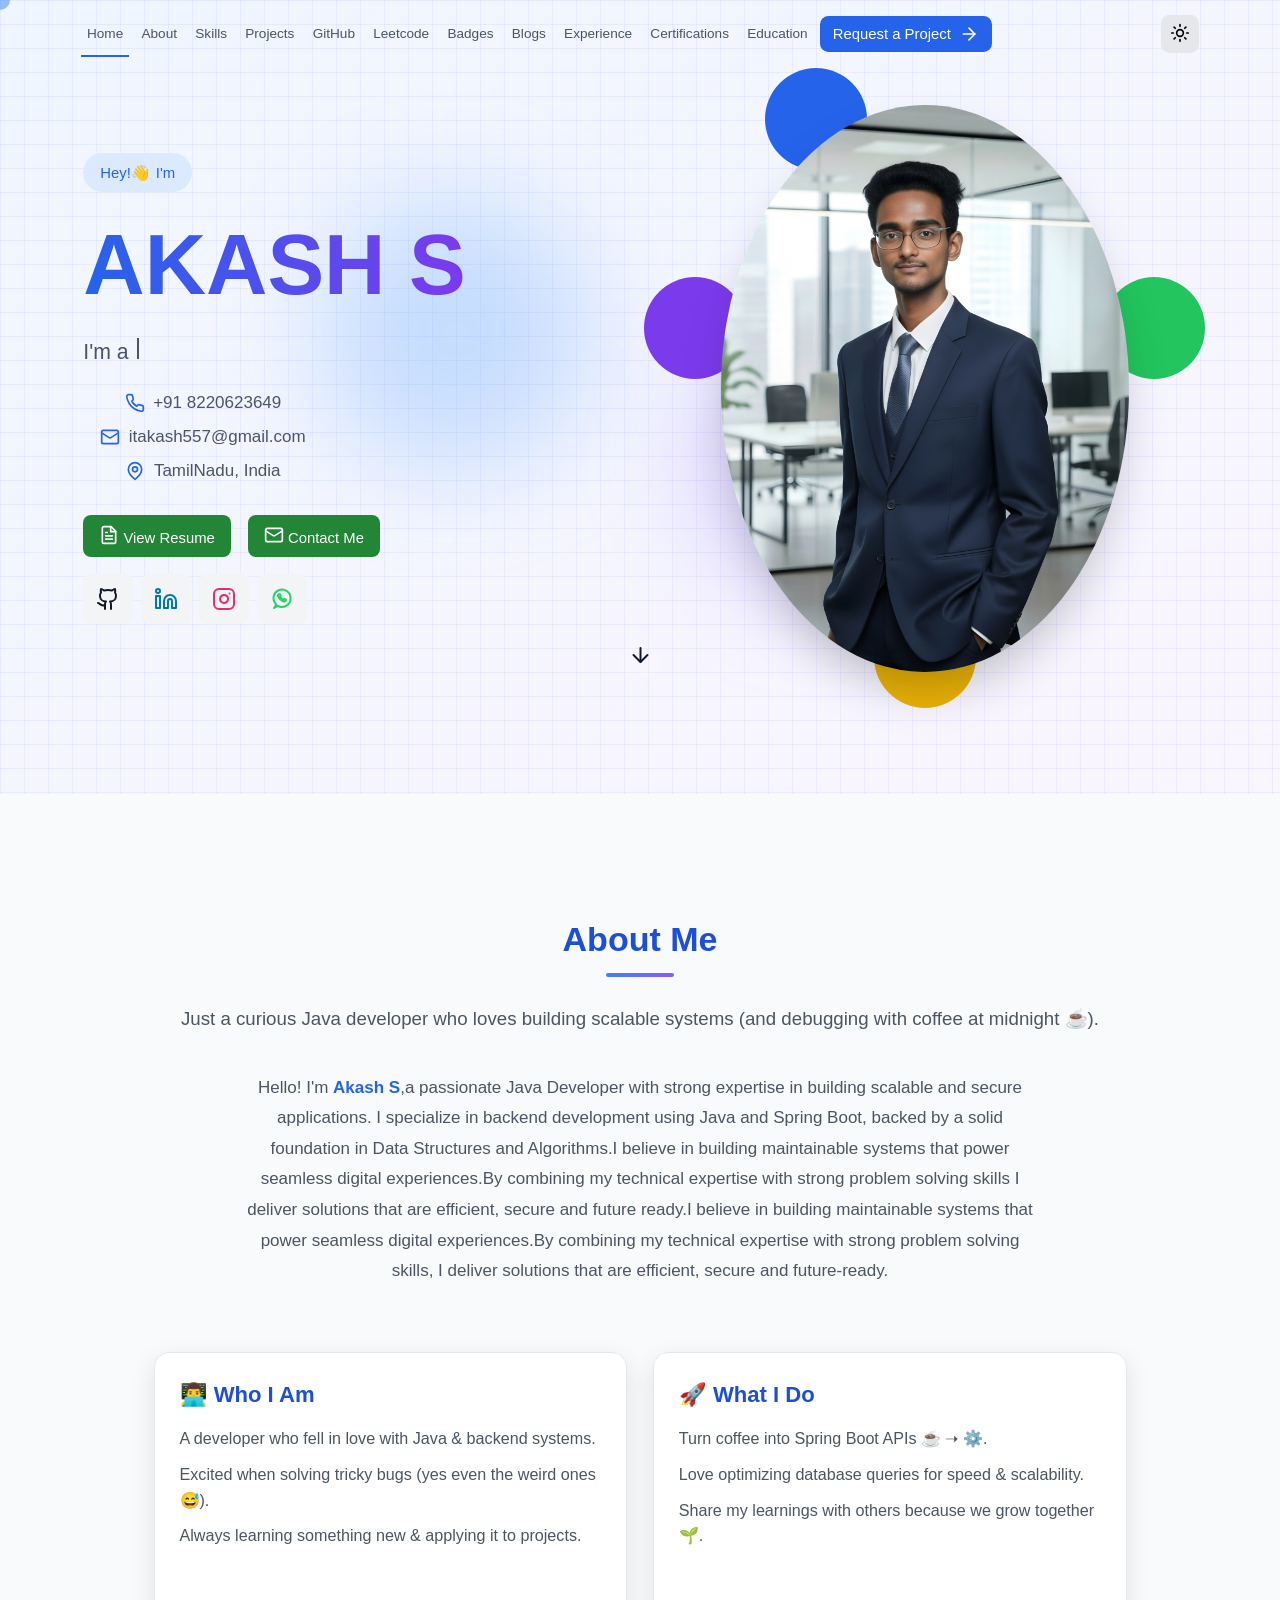
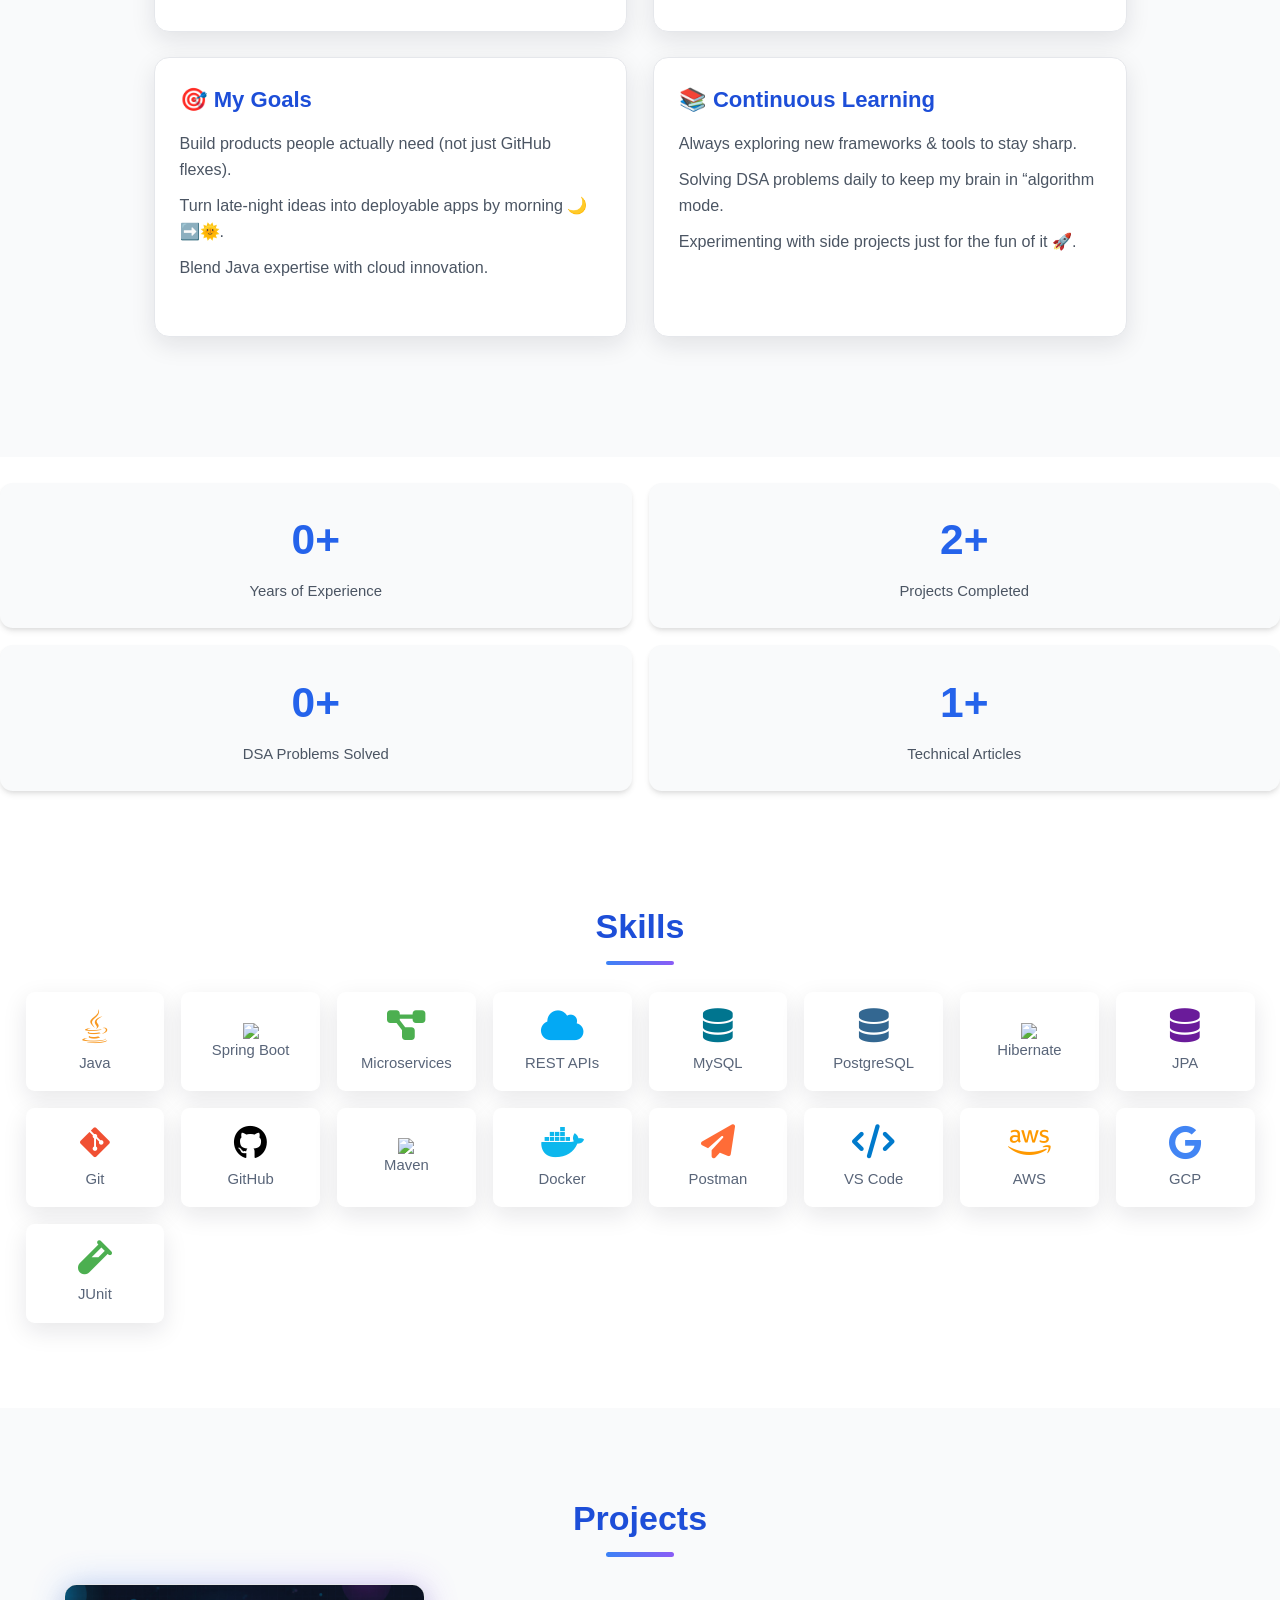
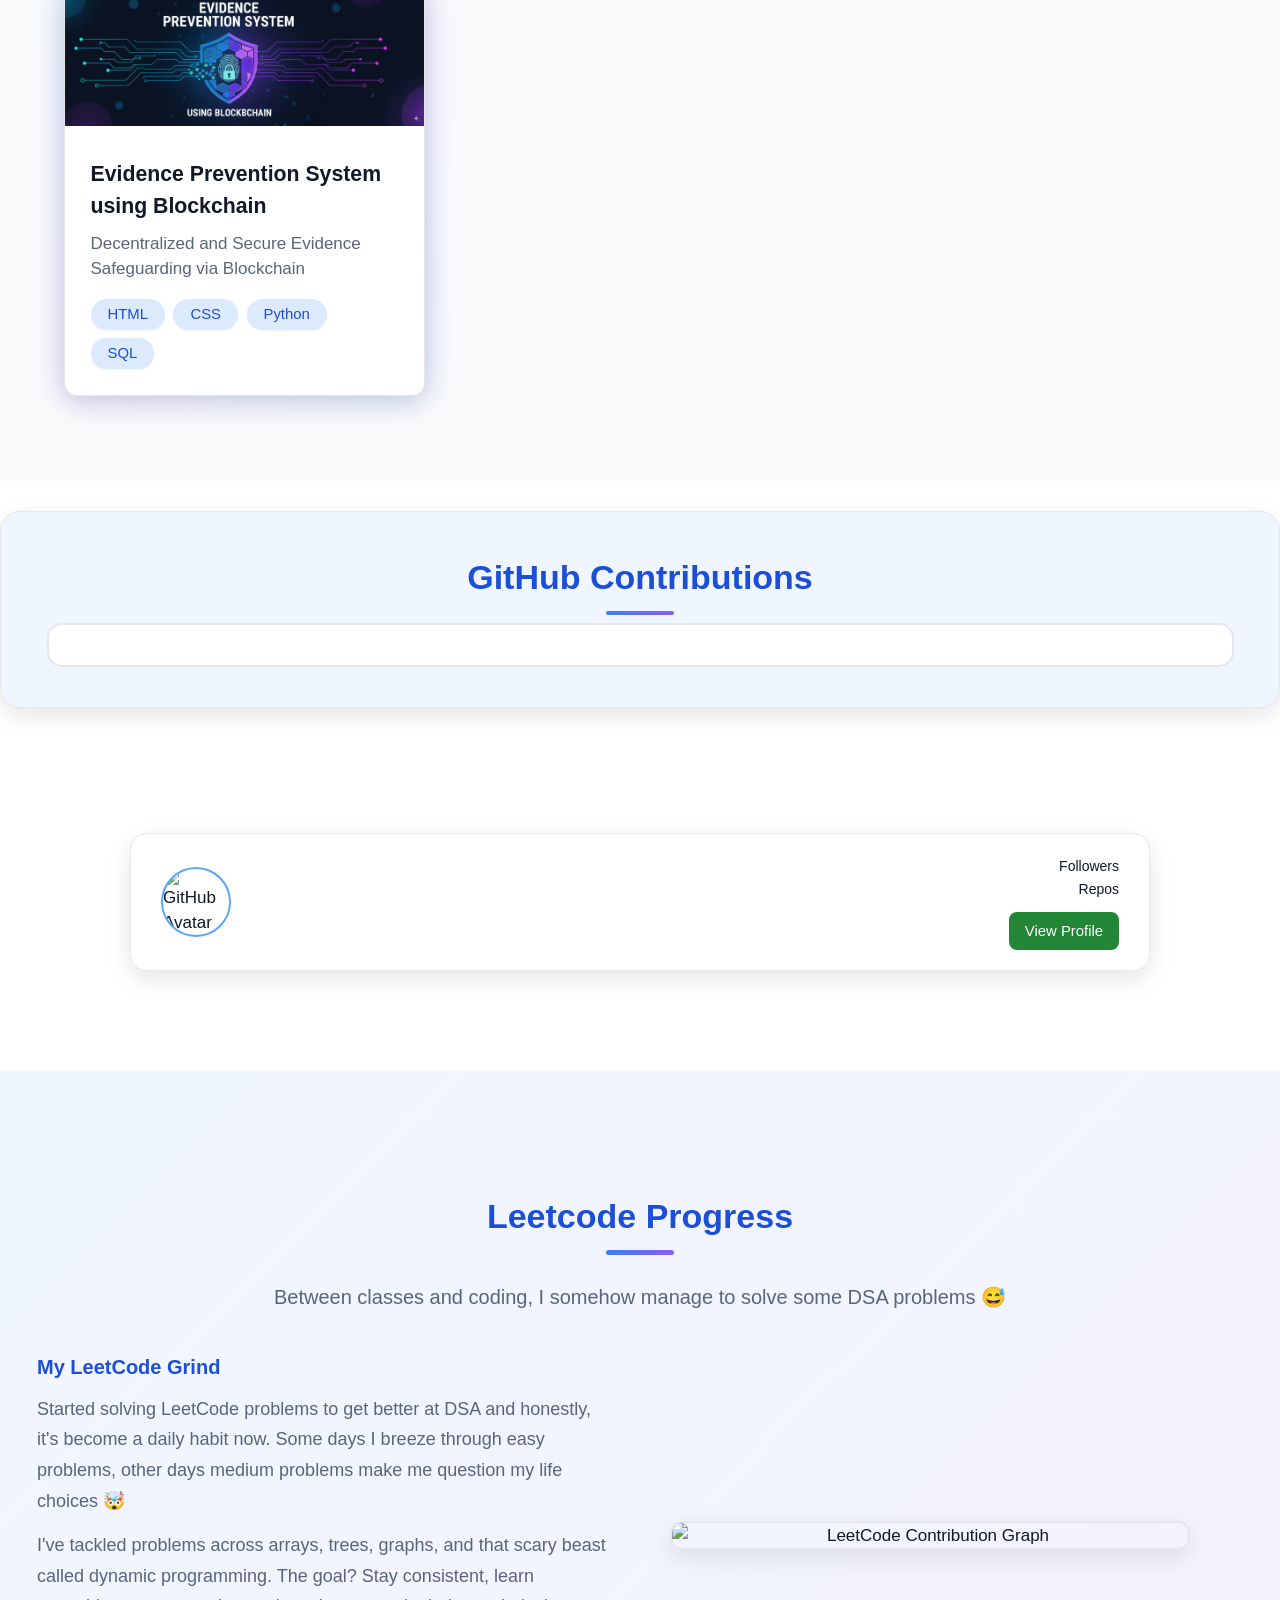
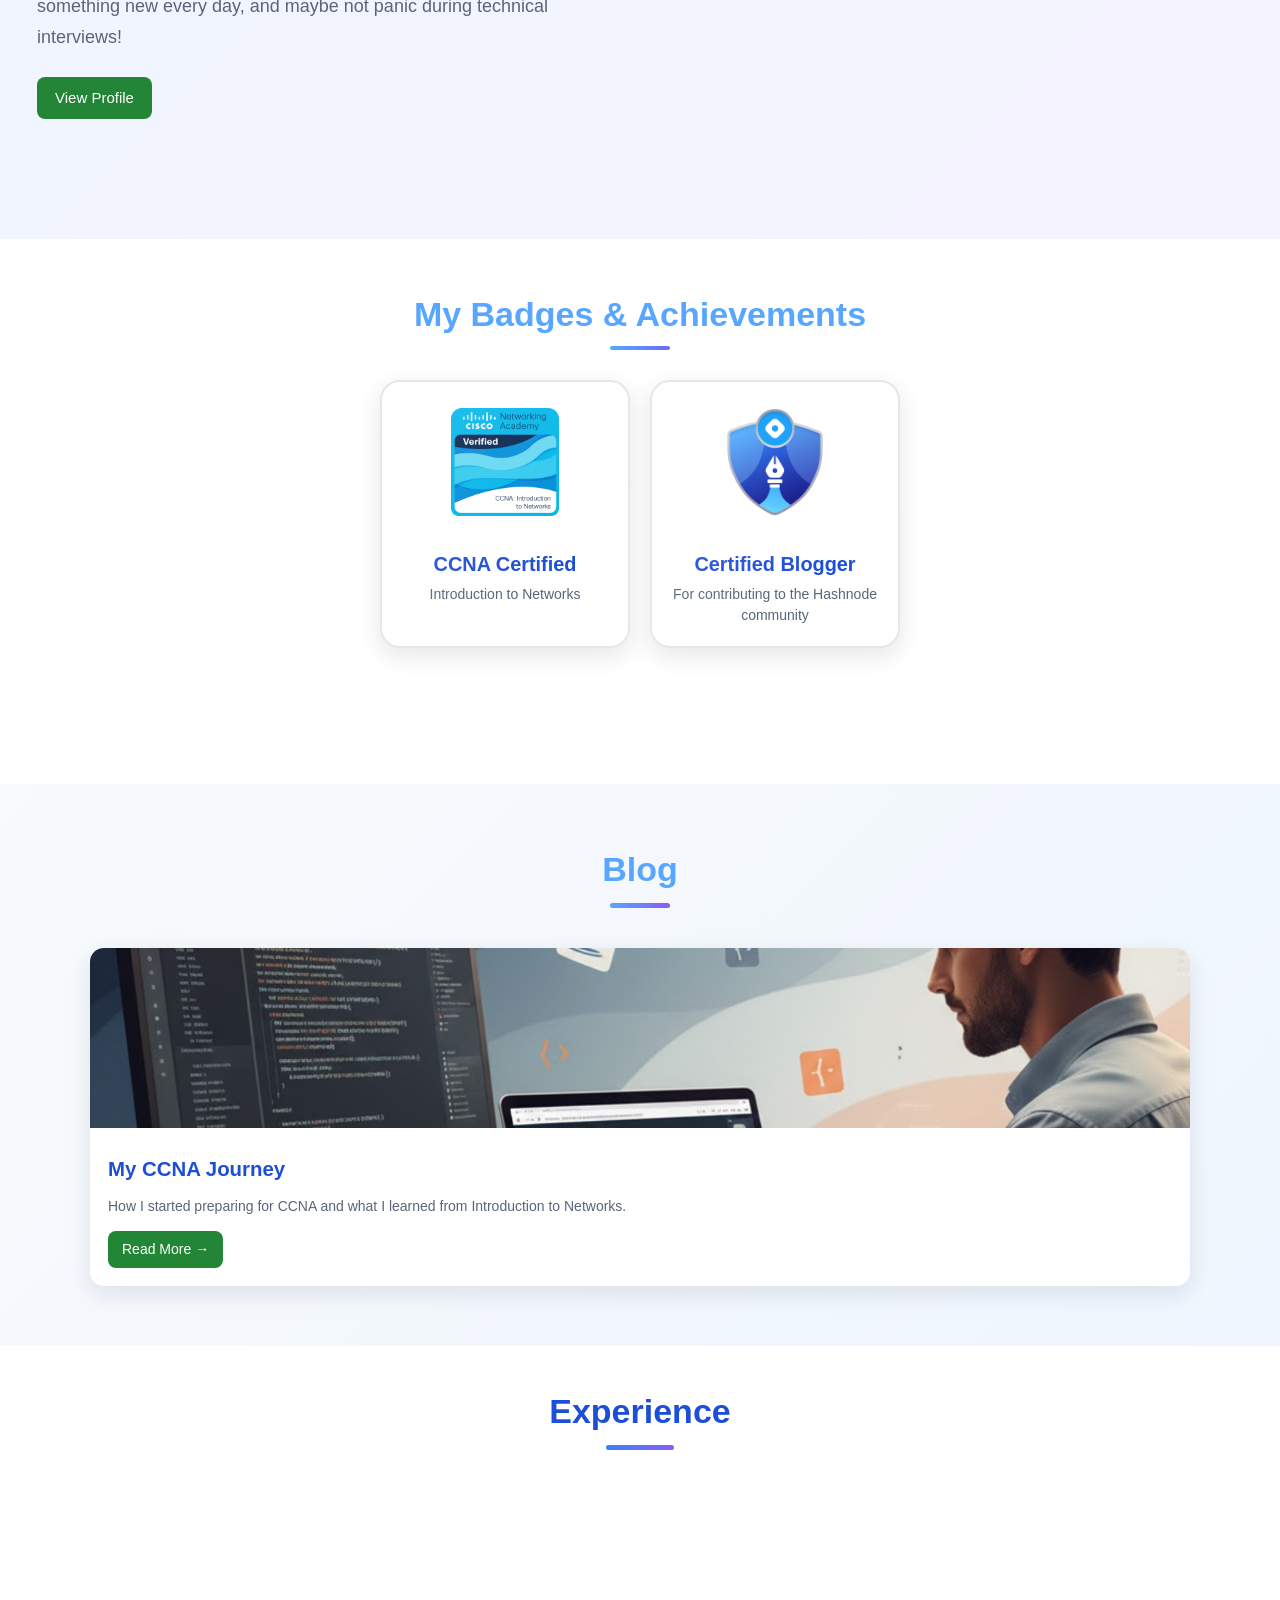
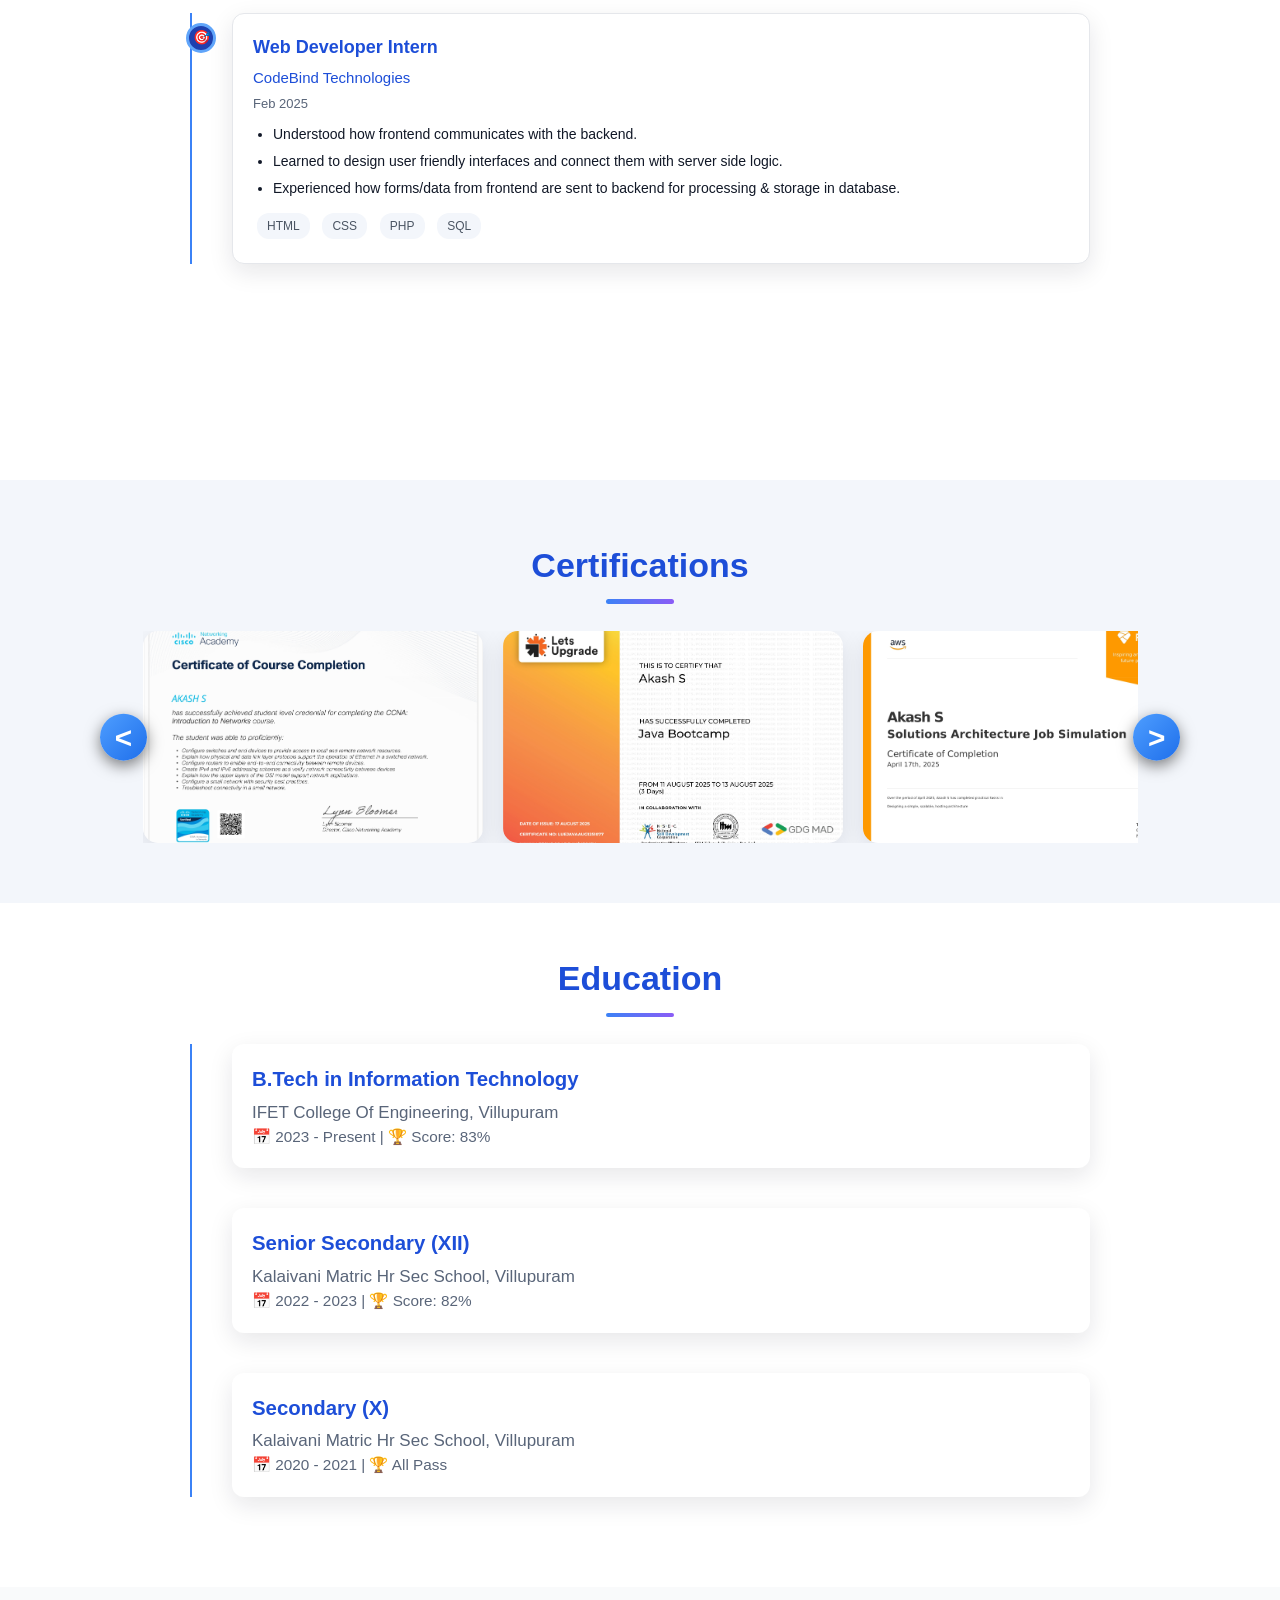
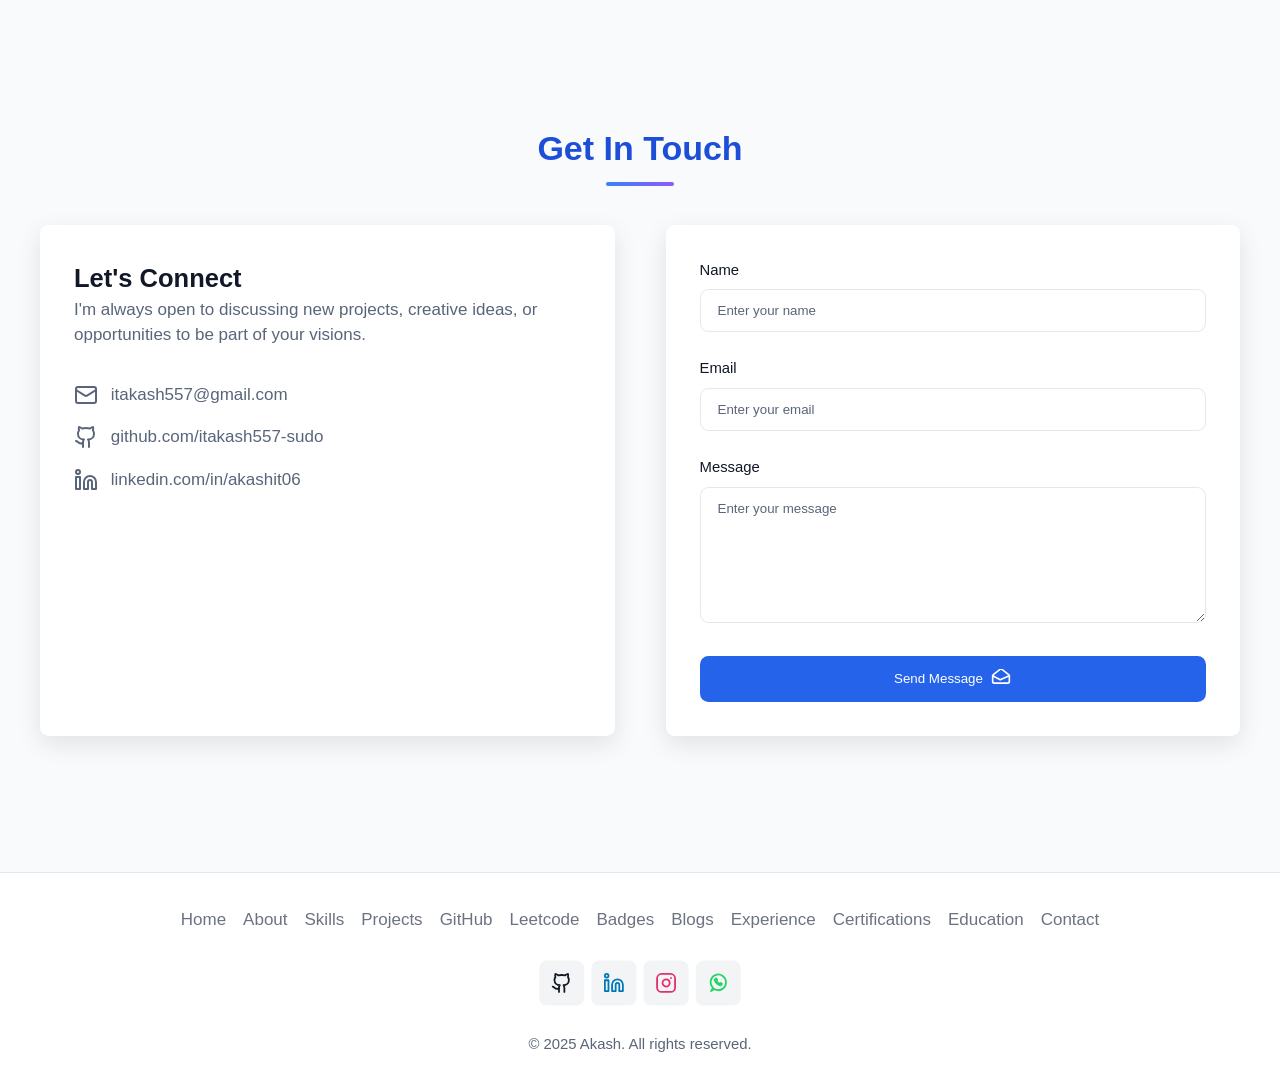
==== commit fea96ed7: "Enhance SEO with Open Graph and Twitter metadata Added Open Graph and Twitter Card metadata for impr" ====
--- a/index.html
+++ b/index.html
@@ -34,9 +34,20 @@
   <meta name="description" content="Akash is a Java Developer and DSA enthusiast based in TamilNadu, India. View his portfolio to learn more about his projects and skills.">
 
 
-  <!-- SEO & Keywords -->
-  <meta name="keywords" content="AKASH, Python Developer, Java Developer, DSA enthusiast, Web Developer">
-  <meta name="author" content="AKASH">
+
+<!-- Open Graph SEO -->
+<meta property="og:type" content="website">
+<meta property="og:title" content="Akash DevHub | Developer Portfolio">
+<meta property="og:description" content="Explore Akash's portfolio featuring Java development, Spring Boot, Web Development, Web Design and creative projects.">
+<meta property="og:url" content="https://akashdevhub.netlify.app/">
+<meta property="og:image" content="https://akashdevhub.netlify.app/og-image.png">
+
+<!-- Twitter Card -->
+<meta name="twitter:card" content="summary_large_image">
+<meta name="twitter:title" content="Akash DevHub | Developer Portfolio">
+<meta name="twitter:description" content="Java Developer, Web Developer and Web Designer Portfolio.">
+<meta name="twitter:image" content="https://akashdevhub.netlify.app/og-image.png">
+
   
   <!-- Other Metadata -->
   <meta name="google-site-verification" content="vvp2OYjF6CFibJc7x2WTbT-4fWFHe6Ue5hYXcaq_LjE">
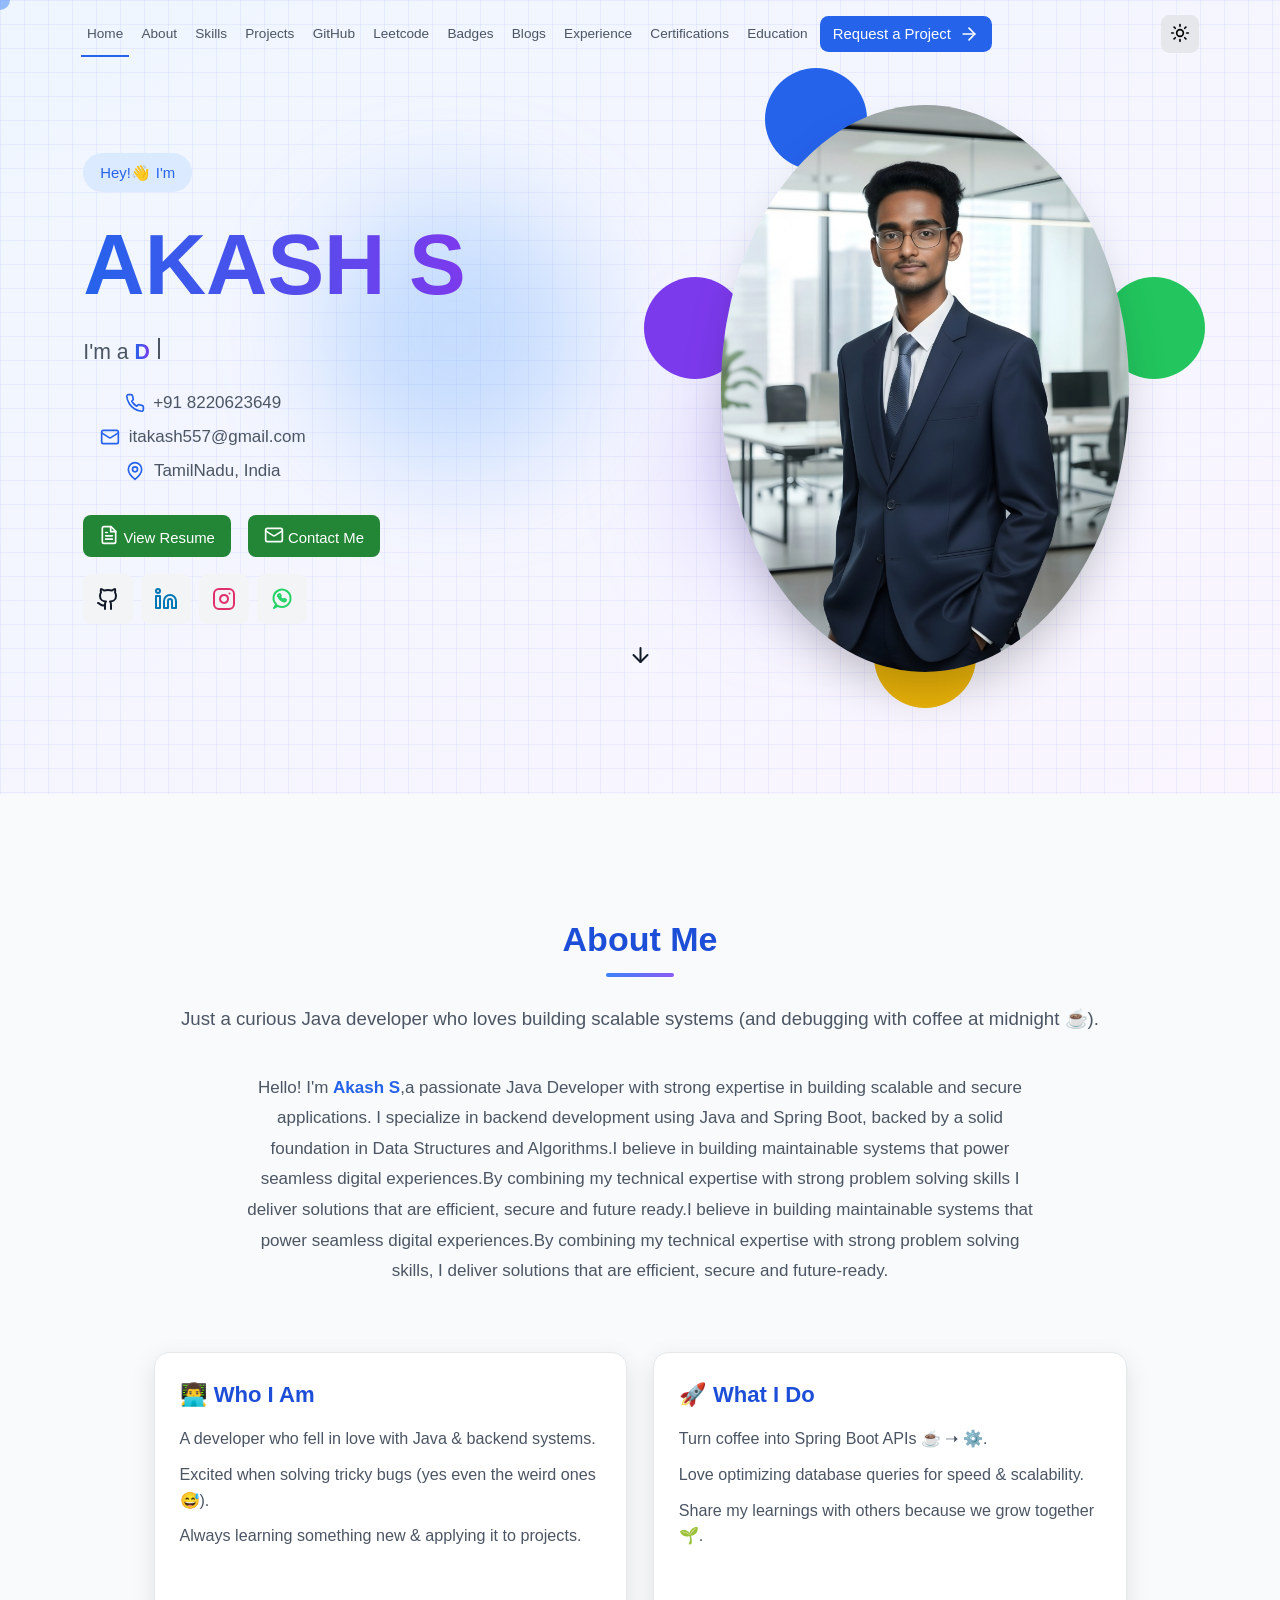
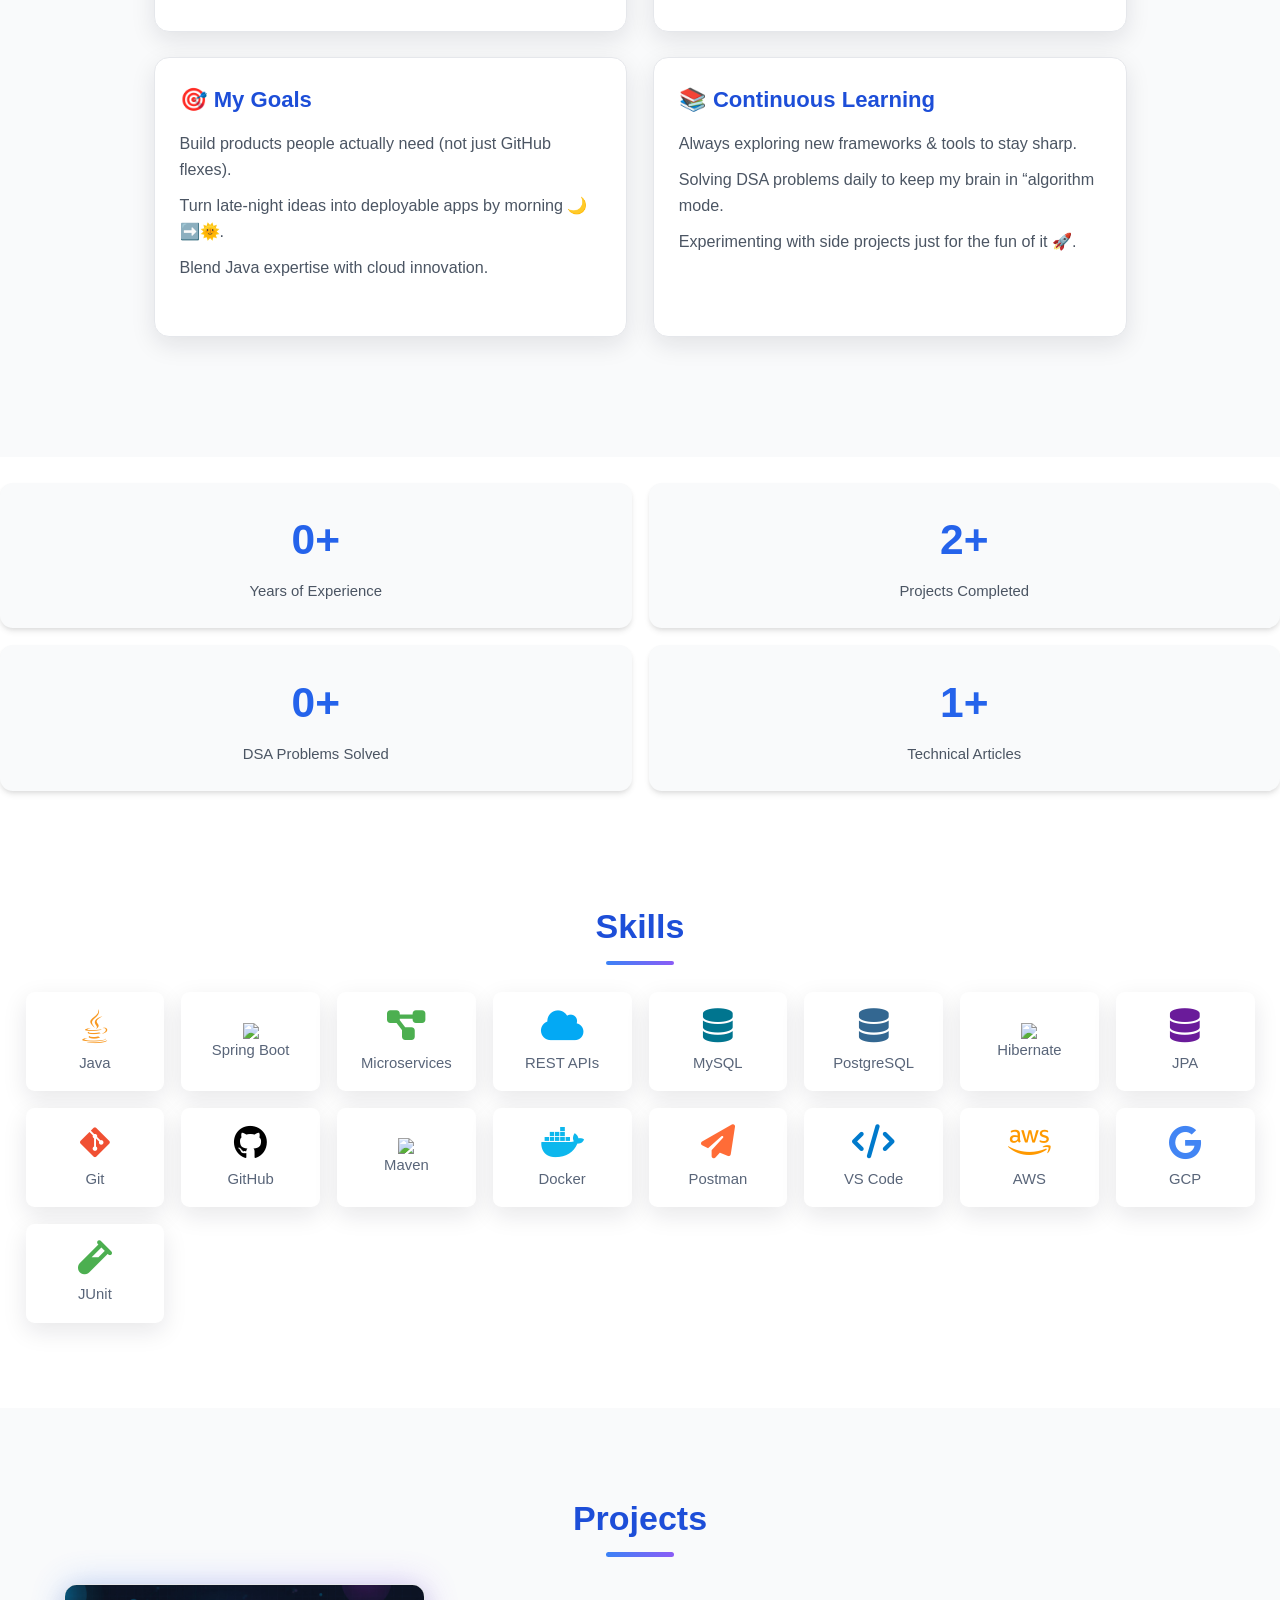
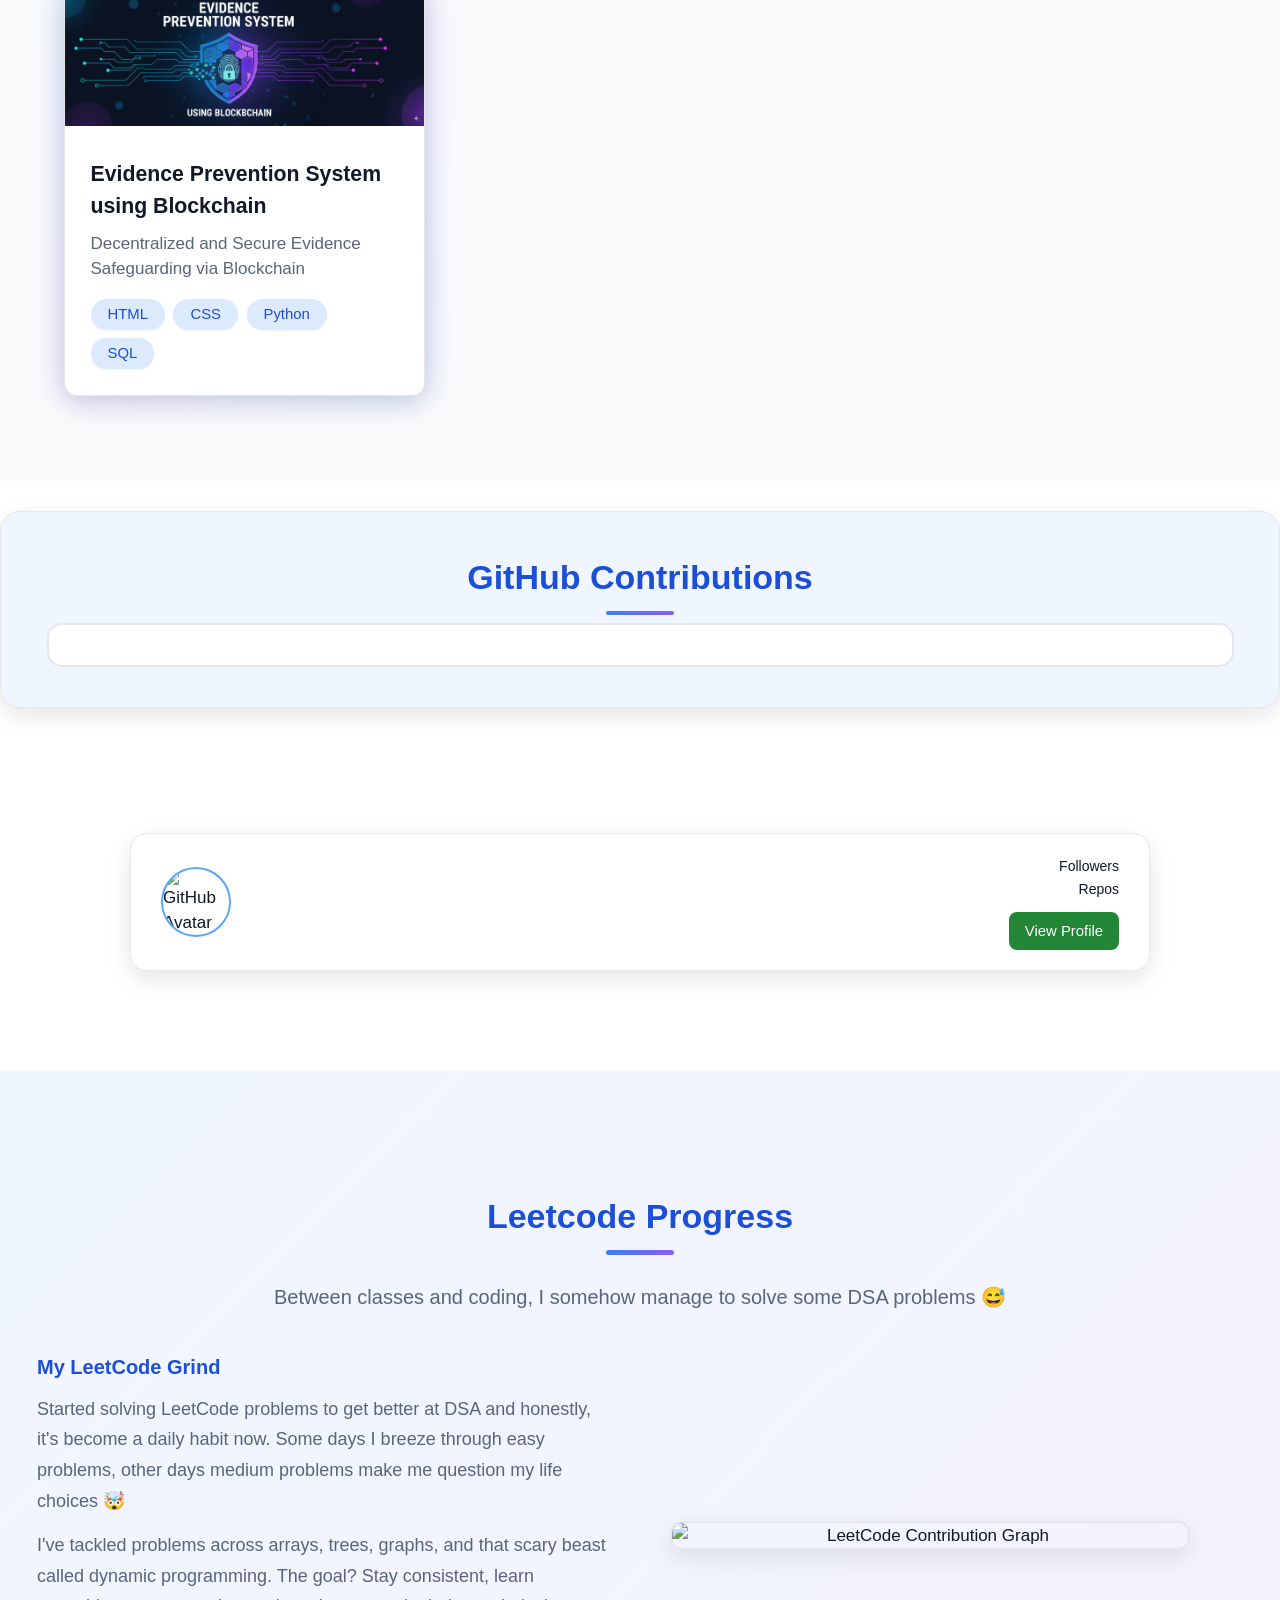
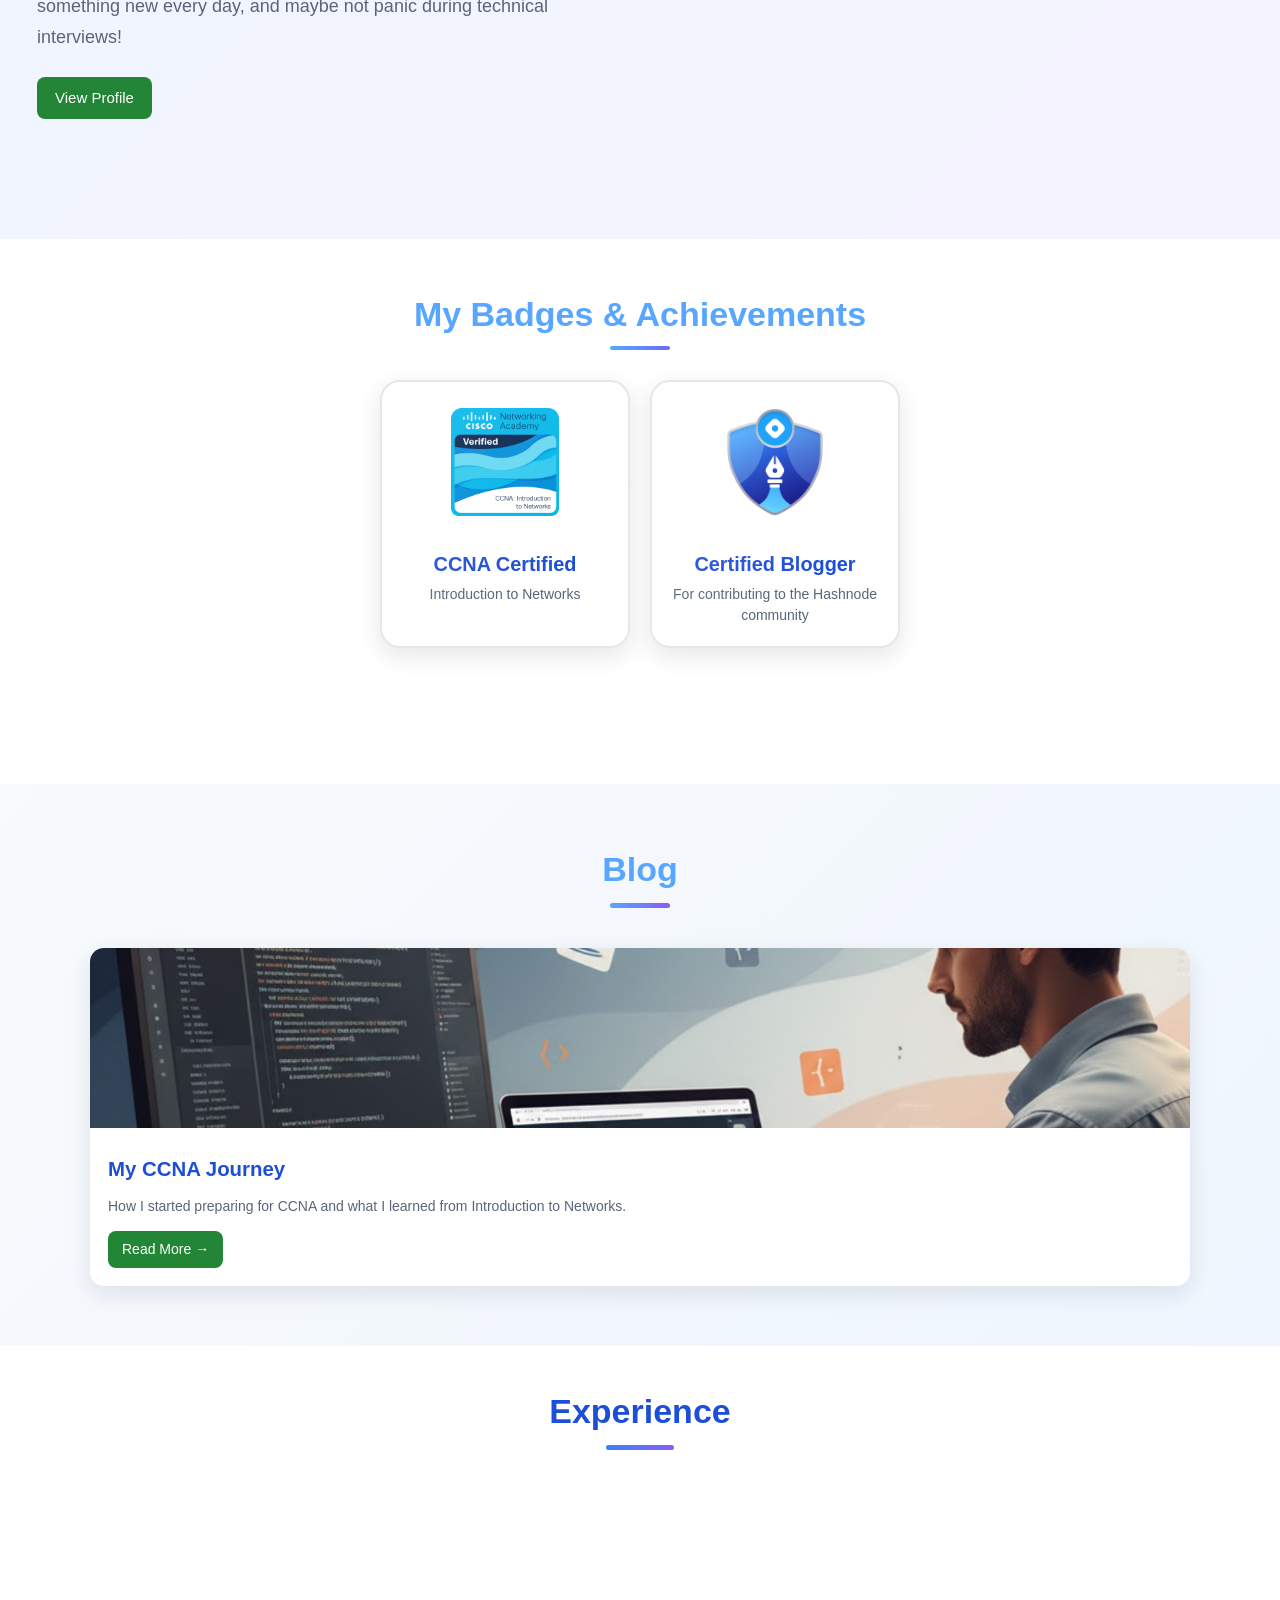
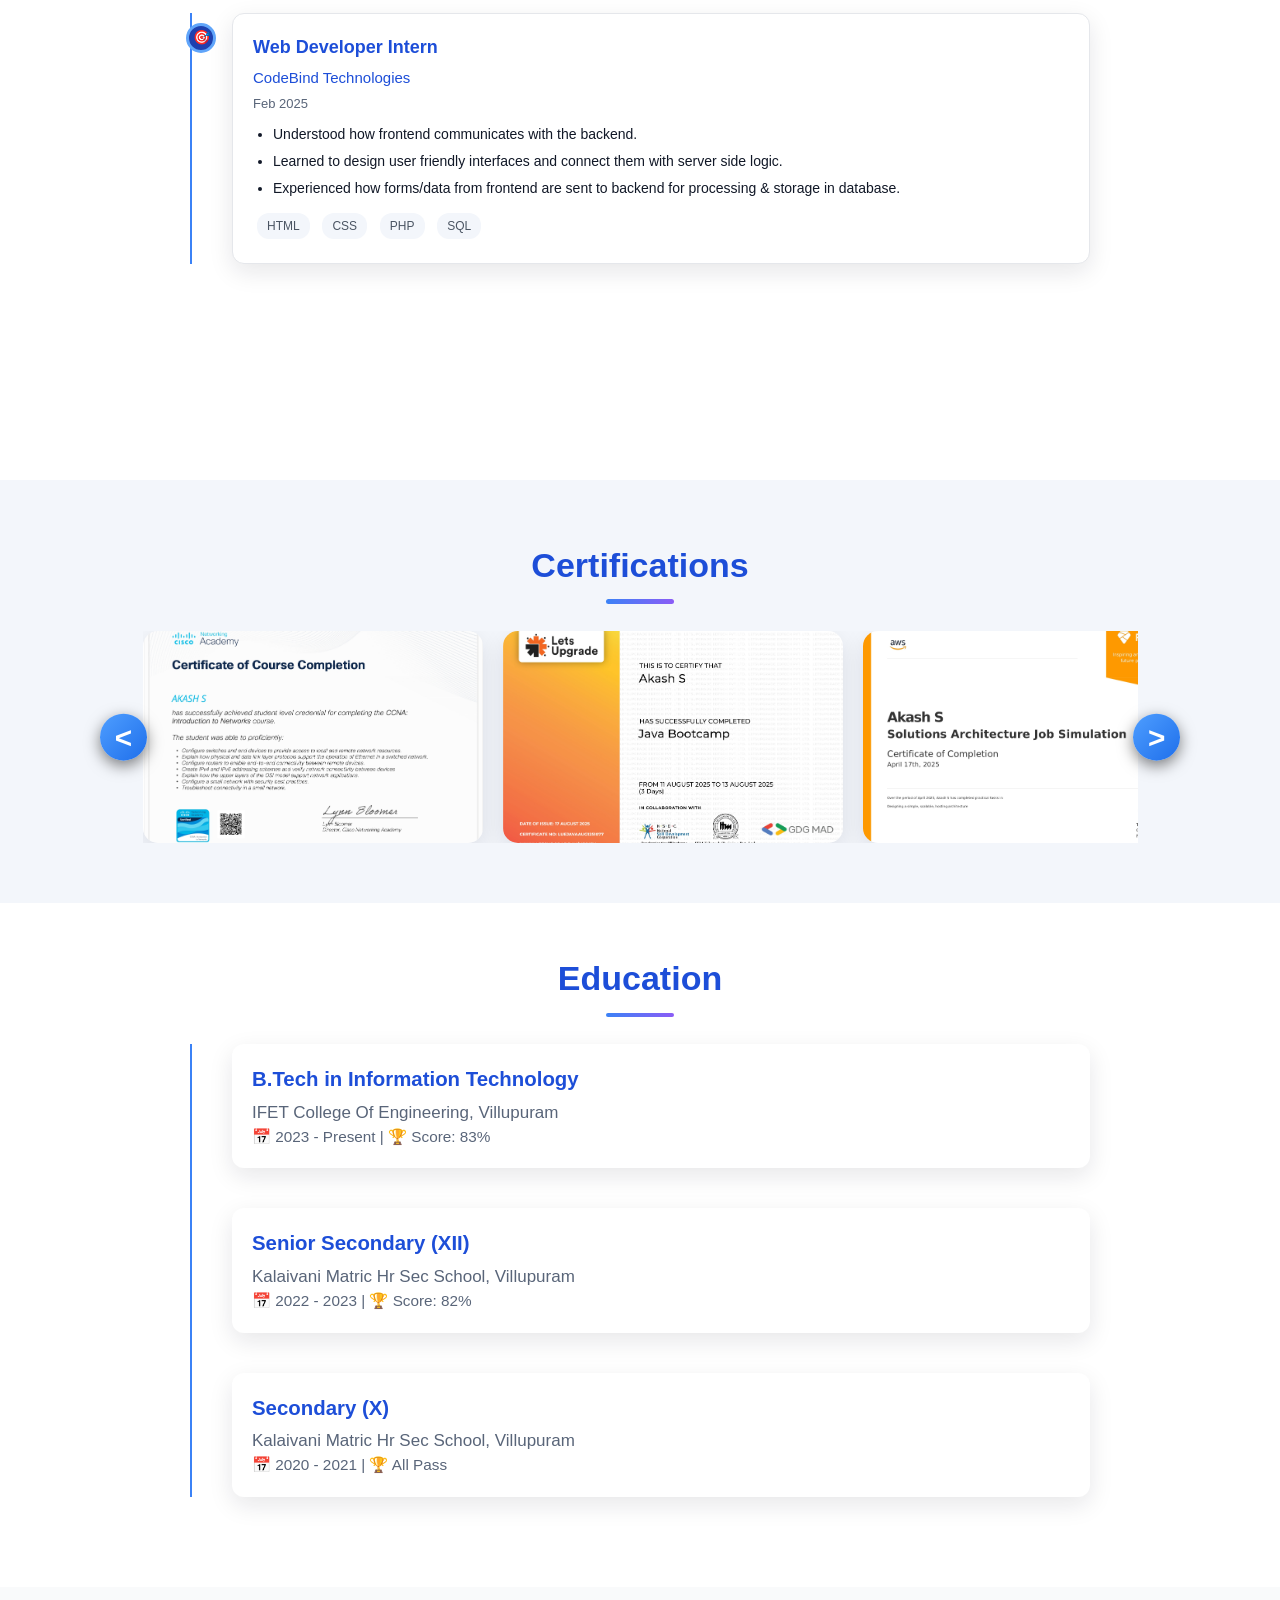
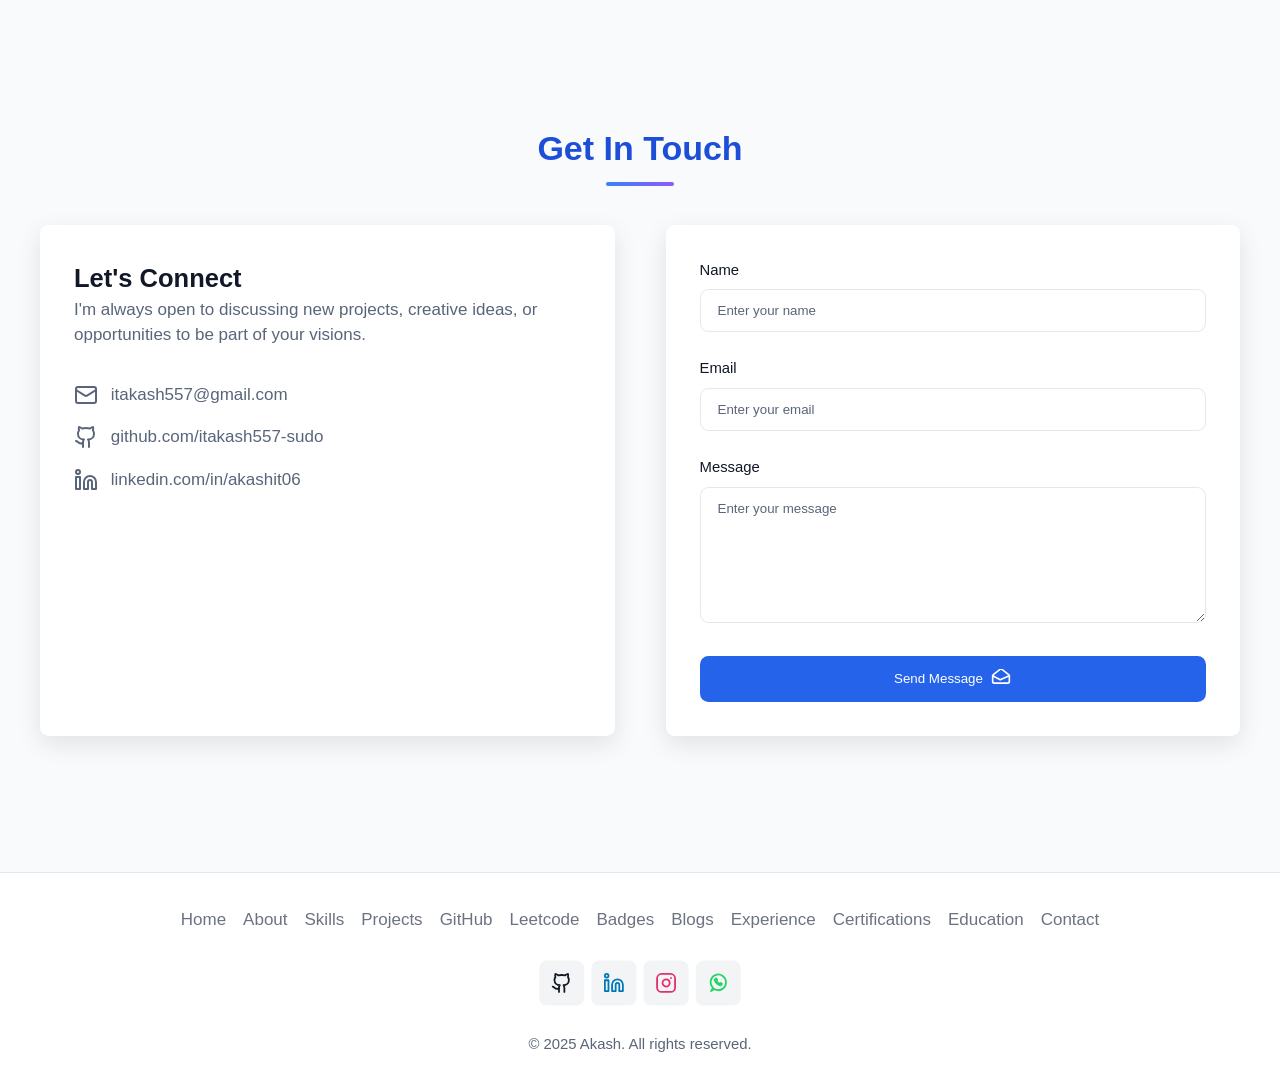
==== commit d90278c3: "Revise SEO metadata in index.html Updated title and meta description for SEO improvements. Enhanced " ====
--- a/index.html
+++ b/index.html
@@ -27,28 +27,27 @@
 </script>
 
 
-  <meta charset="UTF-8">
-  <meta name="viewport" content="width=device-width, initial-scale=1.0">
-  <link rel="icon" type="image/png" href="assets/logo.jpeg">
-  <title>AKASH - Portfolio</title>
-  <meta name="description" content="Akash is a Java Developer and DSA enthusiast based in TamilNadu, India. View his portfolio to learn more about his projects and skills.">
-
-
-
-<!-- Open Graph SEO -->
+  
+<title>Akash DevHub | Java Backend & Web Developer Portfolio</title>
+
+<meta name="description" content="Explore Akash DevHub, a developer portfolio showcasing Java, Spring Boot, Web Development, Web Design and innovative projects.">
+
 <meta property="og:type" content="website">
-<meta property="og:title" content="Akash DevHub | Developer Portfolio">
-<meta property="og:description" content="Explore Akash's portfolio featuring Java development, Spring Boot, Web Development, Web Design and creative projects.">
+<meta property="og:site_name" content="Akash DevHub">
+<meta property="og:title" content="Akash DevHub | Java Backend & Web Developer Portfolio">
+<meta property="og:description" content="Explore Java development, Spring Boot, Web Development, Web Design and innovative projects.">
 <meta property="og:url" content="https://akashdevhub.netlify.app/">
 <meta property="og:image" content="https://akashdevhub.netlify.app/og-image.png">
-
-<!-- Twitter Card -->
+<meta property="og:image:width" content="1200">
+<meta property="og:image:height" content="630">
+<meta property="og:image:type" content="image/png">
+
 <meta name="twitter:card" content="summary_large_image">
 <meta name="twitter:title" content="Akash DevHub | Developer Portfolio">
-<meta name="twitter:description" content="Java Developer, Web Developer and Web Designer Portfolio.">
+<meta name="twitter:description" content="Java Backend Developer, Web Developer and Web Designer.">
 <meta name="twitter:image" content="https://akashdevhub.netlify.app/og-image.png">
 
-  
+
   <!-- Other Metadata -->
   <meta name="google-site-verification" content="vvp2OYjF6CFibJc7x2WTbT-4fWFHe6Ue5hYXcaq_LjE">
   <meta name="robots" content="index, follow">
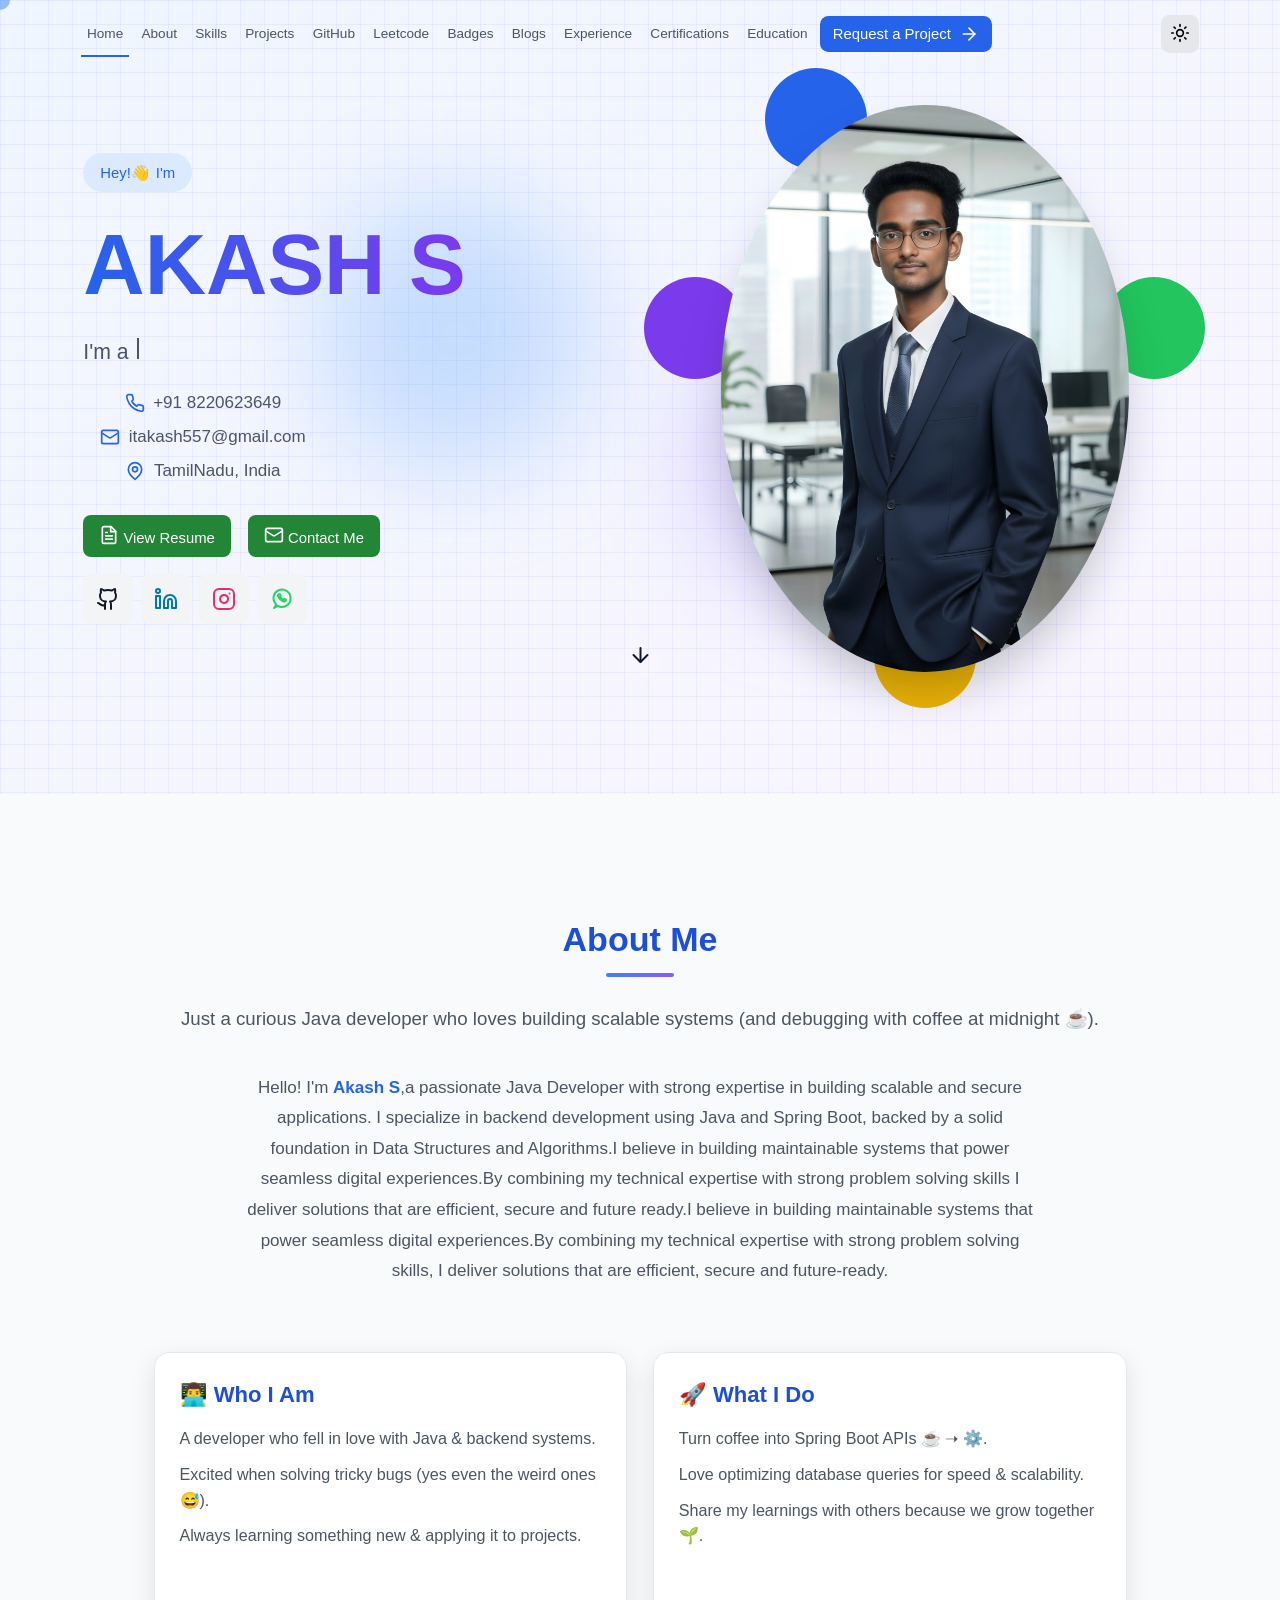
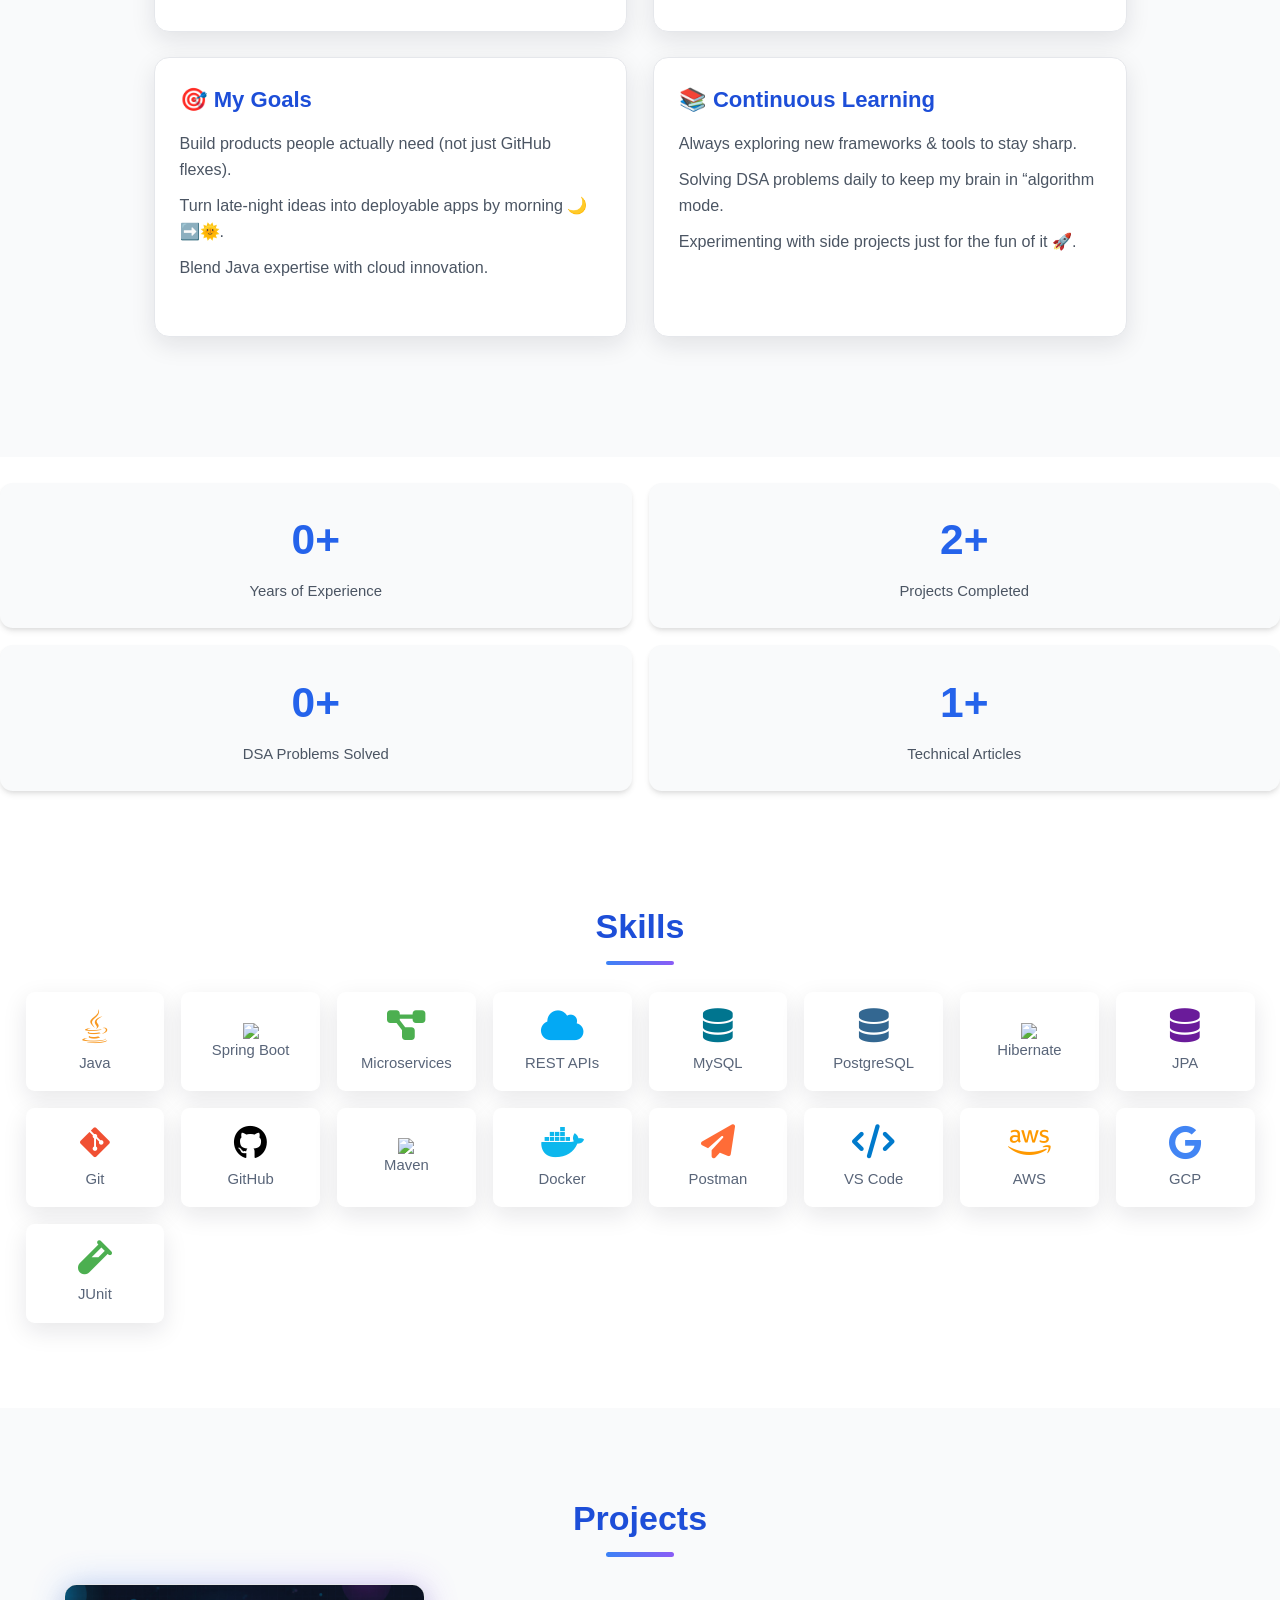
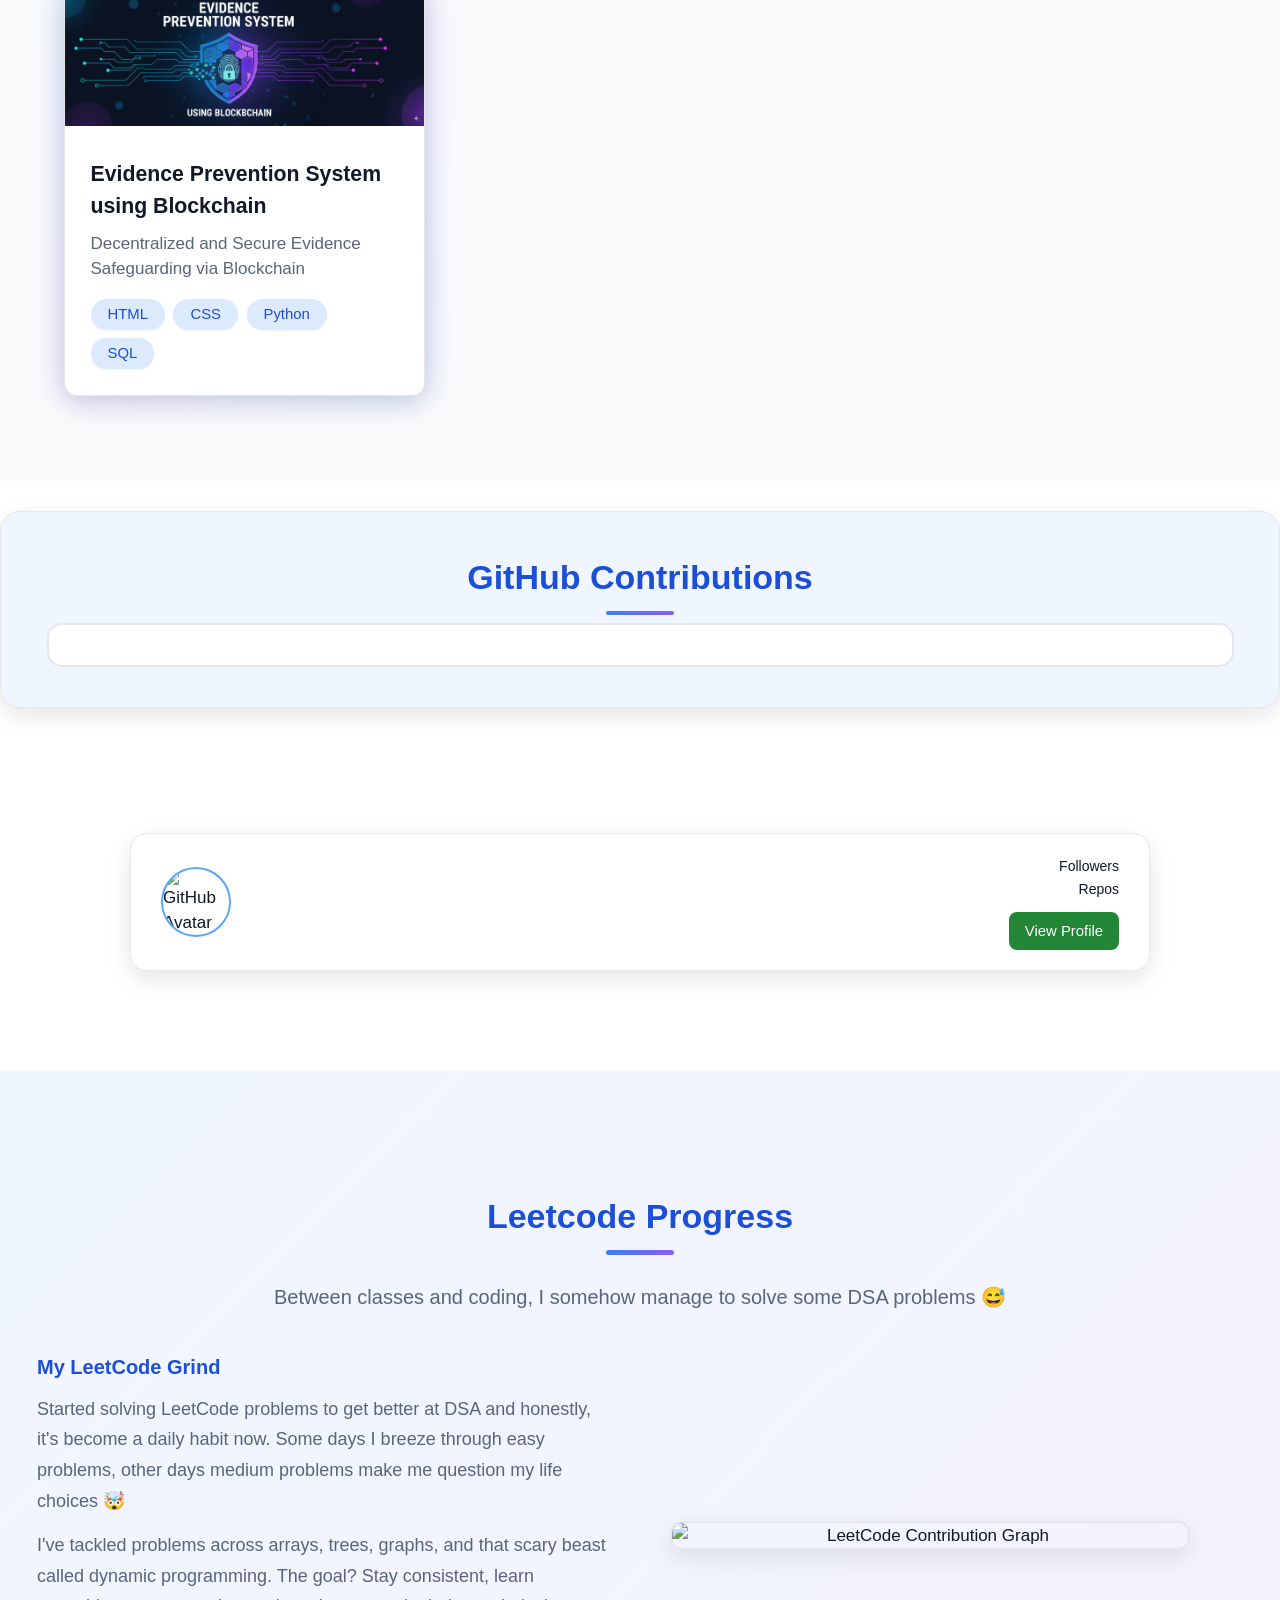
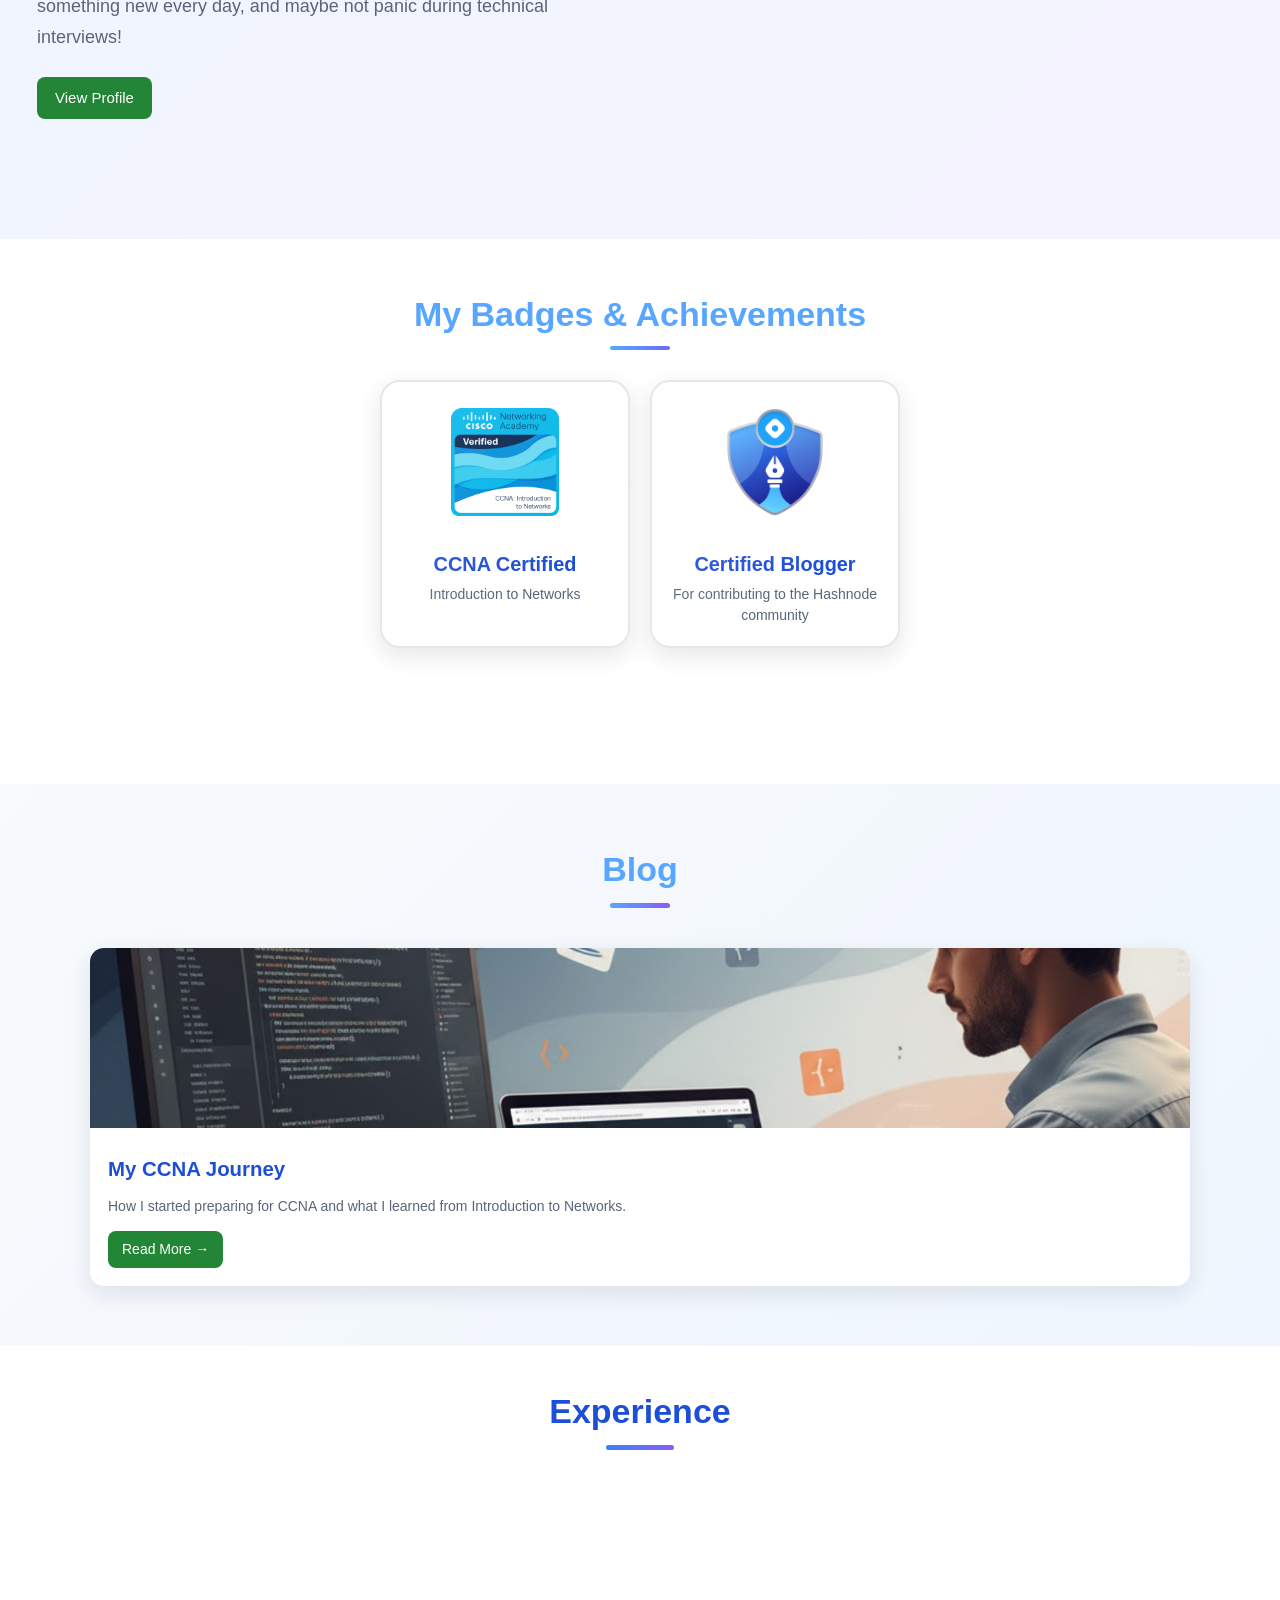
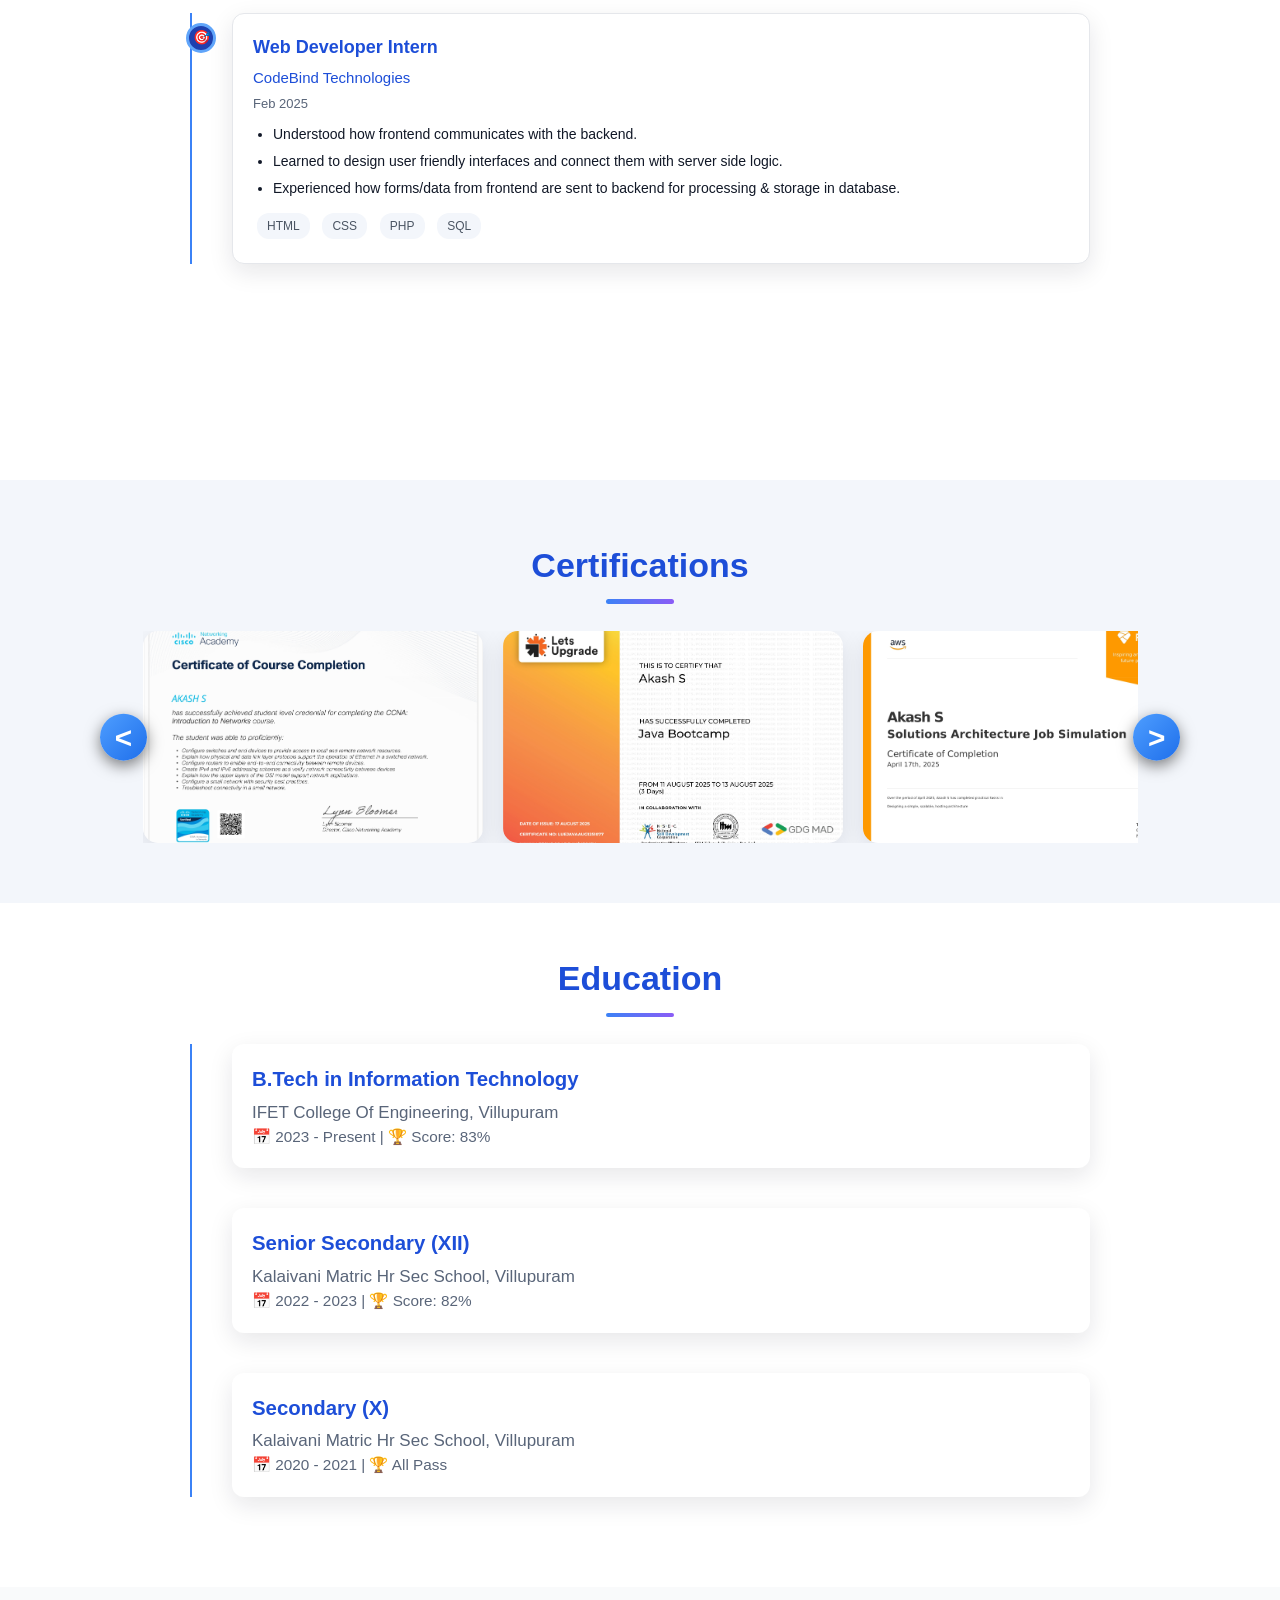
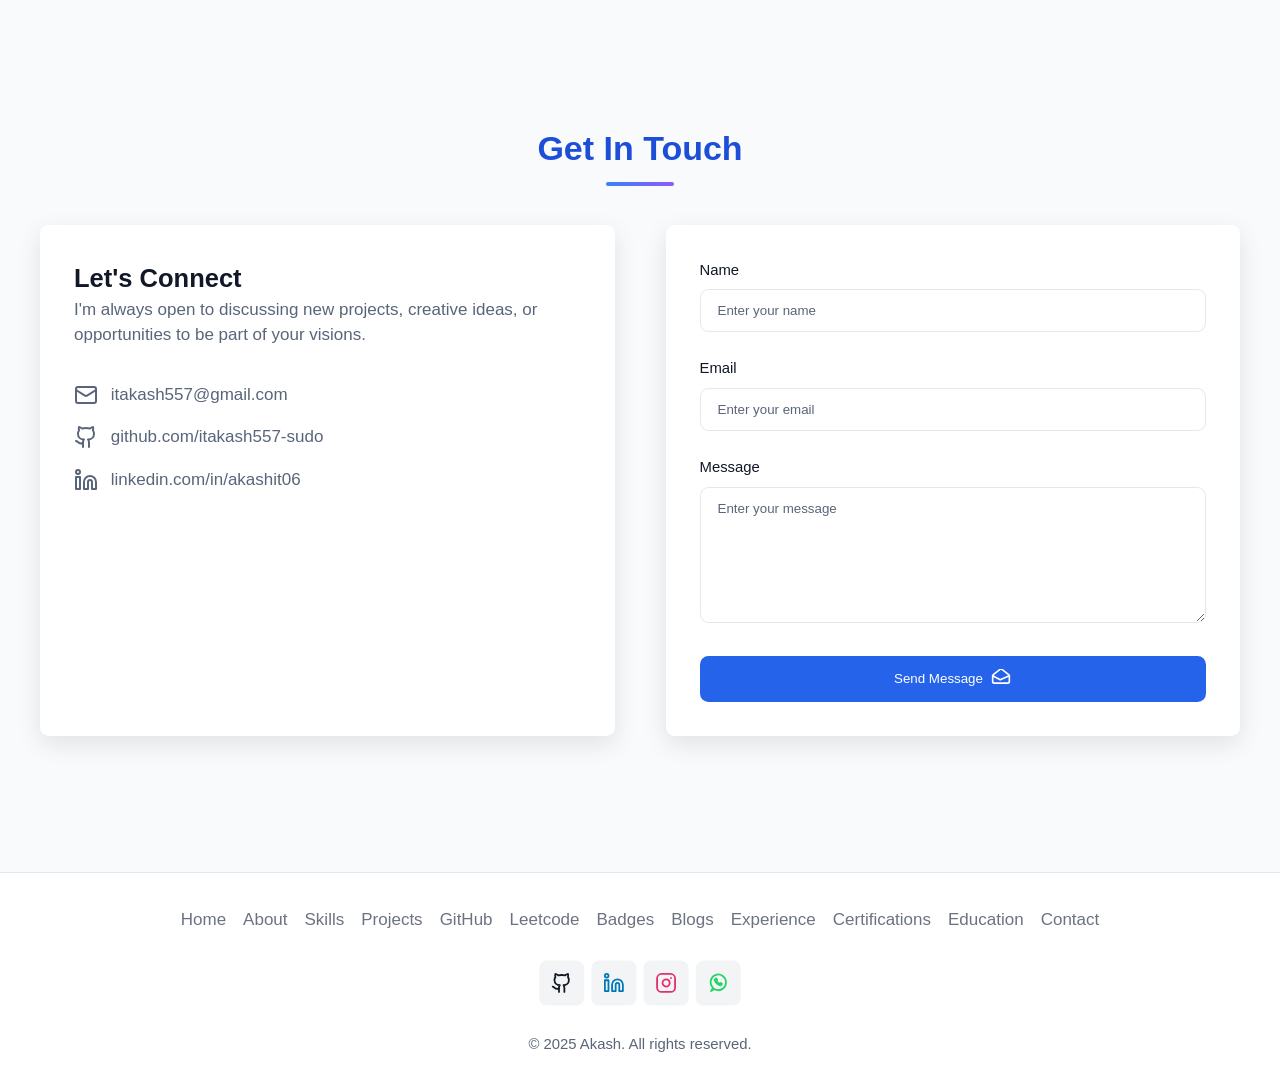
==== commit f1f0e57a: "Update index.html" ====
--- a/index.html
+++ b/index.html
@@ -2,7 +2,8 @@
 <!DOCTYPE html>
 <html lang="en">
 <head>
-
+<link rel="icon" type="image/png" href="/favicon.png">
+<link rel="apple-touch-icon" href="/favicon.png">
 <script type="application/ld+json">
 {
   "@context": "https://schema.org",
